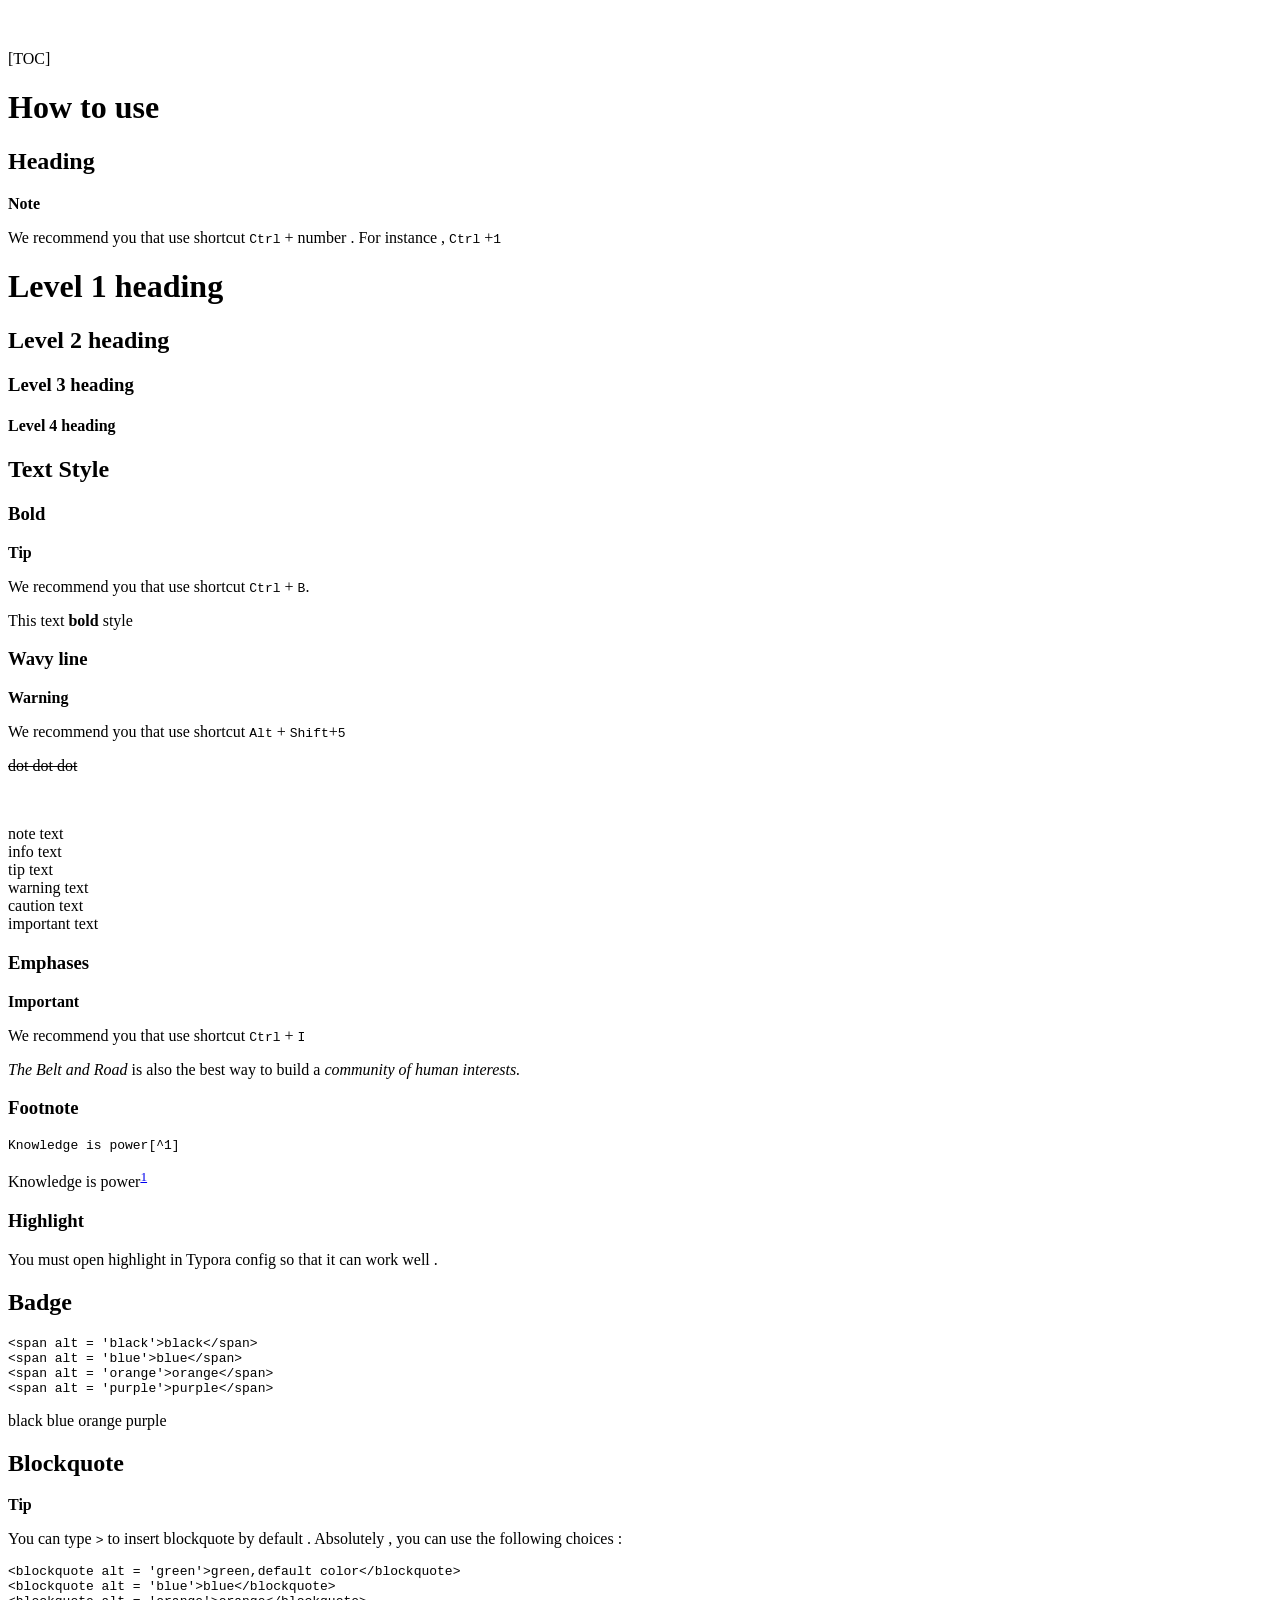
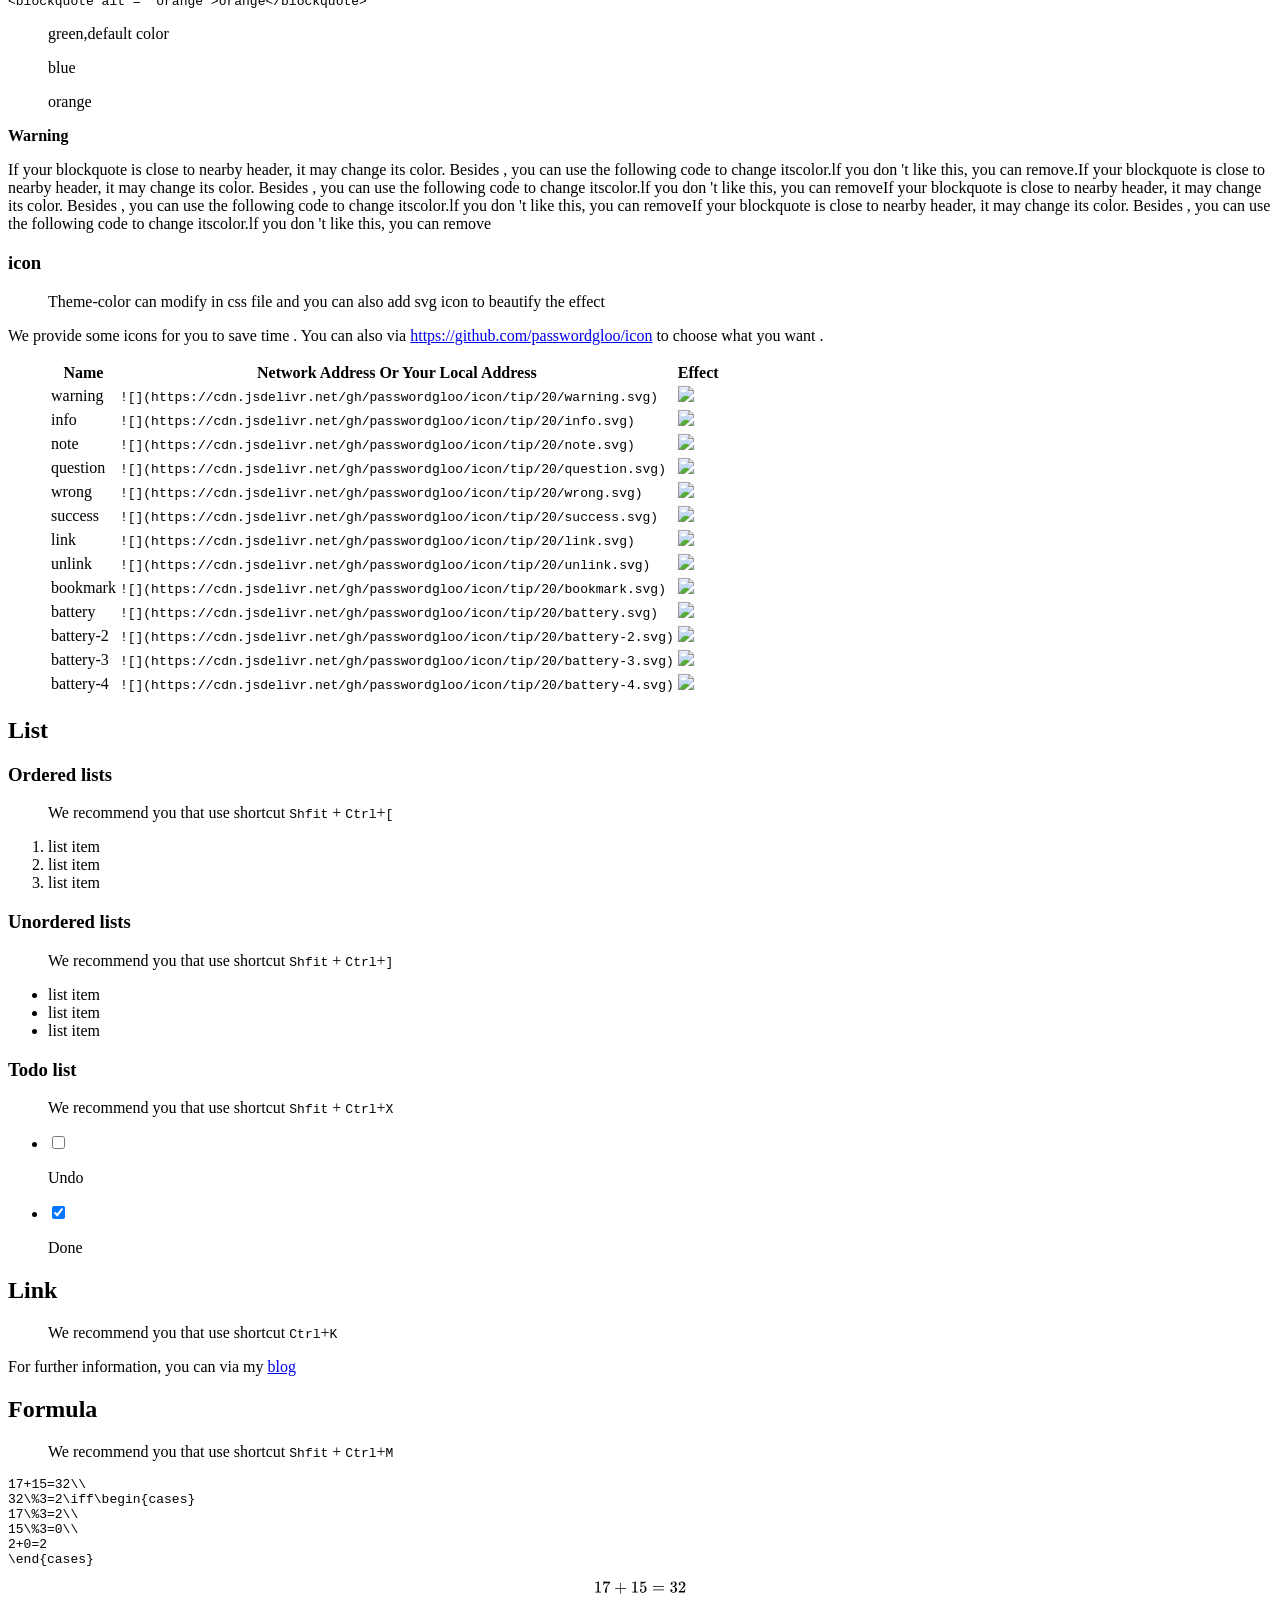
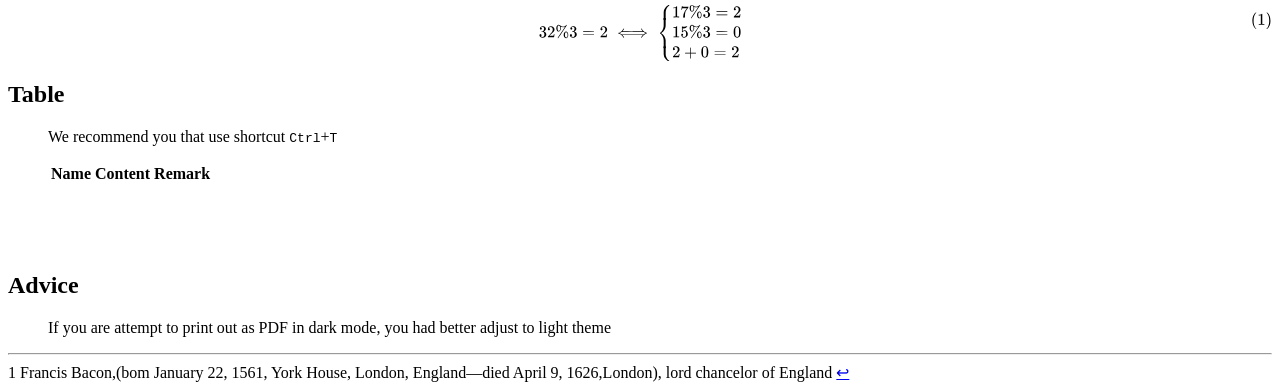
==== foresee/test.html @ cb60a1cb "v 0.0.5.3" ====
<!doctype html>
<html>
<head>
<meta charset='UTF-8'><meta name='viewport' content='width=device-width initial-scale=1'>
<link rel="stylesheet" href="./foresee-print.css">
<title></title>
</head>
<body><p>&nbsp;</p>
<div>[TOC]</div>
<!--This is commet , don't delete it-->
<h1 id='how-to-use'>How to use</h1>
<h2 id='heading'>Heading</h2>
<div class="md-alert md-alert-note note"><p><strong class='md-alert-text md-alert-text-note'>Note</strong><br></p>
<p>We recommend you that use shortcut <kbd>Ctrl</kbd> + number . For instance , <code>Ctrl</code> +<code>1</code></p>
</div>
<h1 id='level-1-heading'>Level 1 heading</h1>
<h2 id='level-2-heading'>Level 2 heading</h2>
<h3 id='level-3-heading'>Level 3 heading</h3>
<h4 id='level-4-heading'>Level 4 heading</h4>
<h2 id='text-style'>Text Style</h2>
<h3 id='bold'>Bold</h3>
<div class="md-alert md-alert-tip tip"><p><strong class='md-alert-text md-alert-text-tip'>Tip</strong><br></p>
<p>We recommend you that use shortcut <kbd>Ctrl</kbd> + <kbd>B</kbd>.</p>
</div>
<p>This text <strong>bold</strong> style</p>
<h3 id='wavy-line'>Wavy line</h3>
<div class="md-alert md-alert-warning warning"><p><strong class='md-alert-text md-alert-text-warning'>Warning</strong><br></p>
<p>We recommend you that use shortcut <kbd>Alt</kbd> + <kbd>Shift</kbd>+<kbd>5</kbd></p>
</div>
<p><del>dot dot dot</del></p>
<p>&nbsp;</p>
<section alt="note">note text</section>
<section alt="info">info text</section>
<section alt="tip">tip text</section>
<section alt="warning">warning text</section>
<section alt="caution">caution text</section>
<section alt="important">important text</section>
<h3 id='emphases'>Emphases</h3>
<div class="md-alert md-alert-important important"><p><strong class='md-alert-text md-alert-text-important'>Important</strong><br></p>
<p>We recommend you that use shortcut <kbd>Ctrl</kbd> + <kbd>I</kbd></p>
</div>
<p><em>The Belt and Road</em> is also the best way to build a <em>community of human interests.</em></p>
<h3 id='footnote'>Footnote</h3>
<pre><code class='language-markdown' lang='markdown'>Knowledge is power[^1]
</code></pre>
<p>Knowledge is power<sup class='md-footnote'><a href='#dfref-footnote-1' name='ref-footnote-1'>1</a></sup></p>
<h3 id='highlight'>Highlight</h3>
<p>You must open highlight in Typora config so that it can work well . </p>
<h2 id='badge'>Badge</h2>
<pre><code class='language-html' lang='html'>&lt;span alt = &#39;black&#39;&gt;black&lt;/span&gt;
&lt;span alt = &#39;blue&#39;&gt;blue&lt;/span&gt;
&lt;span alt = &#39;orange&#39;&gt;orange&lt;/span&gt;
&lt;span alt = &#39;purple&#39;&gt;purple&lt;/span&gt;
</code></pre>
<p><span alt='black'>black</span>
<span alt='blue'>blue</span>
<span alt='orange'>orange</span>
<span alt='purple'>purple</span></p>
<h2 id='blockquote'>Blockquote</h2>
<div class="md-alert md-alert-tip tip"><p><strong class='md-alert-text md-alert-text-tip'>Tip</strong><br></p>
<p>You can type <kbd>&gt;</kbd> to insert blockquote by default . Absolutely , you can use the following choices :</p>
</div>
<pre><code class='language-html' lang='html'>&lt;blockquote alt = &#39;green&#39;&gt;green,default color&lt;/blockquote&gt;
&lt;blockquote alt = &#39;blue&#39;&gt;blue&lt;/blockquote&gt;
&lt;blockquote alt = &#39;orange&#39;&gt;orange&lt;/blockquote&gt;
</code></pre>
<blockquote alt = 'green'>green,default color</blockquote>
<blockquote alt = 'blue'>blue</blockquote>
<blockquote alt = 'orange'>orange</blockquote>
<div class="md-alert md-alert-warning warning"><p><strong class='md-alert-text md-alert-text-warning'>Warning</strong><br></p>
<p>If your blockquote is close to nearby header, it may change its color. Besides , you can use the following code to change itscolor.lf you don &#39;t like this, you can remove.If your blockquote is close to nearby header, it may change its color. Besides , you can use the following code to change itscolor.lf you don &#39;t like this, you can removeIf your blockquote is close to nearby header, it may change its color. Besides , you can use the following code to change itscolor.lf you don &#39;t like this, you can removeIf your blockquote is close to nearby header, it may change its color. Besides , you can use the following code to change itscolor.lf you don &#39;t like this, you can remove</p>
</div>
<h3 id='icon'>icon</h3>
<blockquote><p>Theme-color can modify in css file and you can also add svg icon to beautify the effect</p>
</blockquote>
<p>We provide some icons for you to save time . You can also via <a href='https://github.com/passwordgloo/icon' target='_blank' class='url'>https://github.com/passwordgloo/icon</a> to choose what you want .</p>
<figure class='table-figure'><table>
<thead>
<tr><th>Name</th><th>Network Address Or Your Local Address</th><th>Effect</th></tr></thead>
<tbody><tr><td>warning</td><td><code>![](https://cdn.jsdelivr.net/gh/passwordgloo/icon/tip/20/warning.svg)</code></td><td><img src="https://cdn.jsdelivr.net/gh/passwordgloo/icon/tip/20/warning.svg" referrerpolicy="no-referrer"></td></tr><tr><td>info</td><td><code>![](https://cdn.jsdelivr.net/gh/passwordgloo/icon/tip/20/info.svg)</code></td><td><img src="https://cdn.jsdelivr.net/gh/passwordgloo/icon/tip/20/info.svg" referrerpolicy="no-referrer"></td></tr><tr><td>note</td><td><code>![](https://cdn.jsdelivr.net/gh/passwordgloo/icon/tip/20/note.svg)</code></td><td><img src="https://cdn.jsdelivr.net/gh/passwordgloo/icon/tip/20/note.svg" referrerpolicy="no-referrer"></td></tr><tr><td>question</td><td><code>![](https://cdn.jsdelivr.net/gh/passwordgloo/icon/tip/20/question.svg)</code></td><td><img src="https://cdn.jsdelivr.net/gh/passwordgloo/icon/tip/20/question.svg" referrerpolicy="no-referrer"></td></tr><tr><td>wrong</td><td><code>![](https://cdn.jsdelivr.net/gh/passwordgloo/icon/tip/20/wrong.svg)</code></td><td><img src="https://cdn.jsdelivr.net/gh/passwordgloo/icon/tip/20/wrong.svg" referrerpolicy="no-referrer"></td></tr><tr><td>success</td><td><code>![](https://cdn.jsdelivr.net/gh/passwordgloo/icon/tip/20/success.svg)</code></td><td><img src="https://cdn.jsdelivr.net/gh/passwordgloo/icon/tip/20/success.svg" referrerpolicy="no-referrer"></td></tr><tr><td>link</td><td><code>![](https://cdn.jsdelivr.net/gh/passwordgloo/icon/tip/20/link.svg)</code></td><td><img src="https://cdn.jsdelivr.net/gh/passwordgloo/icon/tip/20/link.svg" referrerpolicy="no-referrer"></td></tr><tr><td>unlink</td><td><code>![](https://cdn.jsdelivr.net/gh/passwordgloo/icon/tip/20/unlink.svg)</code></td><td><img src="https://cdn.jsdelivr.net/gh/passwordgloo/icon/tip/20/unlink.svg" referrerpolicy="no-referrer"></td></tr><tr><td>bookmark</td><td><code>![](https://cdn.jsdelivr.net/gh/passwordgloo/icon/tip/20/bookmark.svg)</code></td><td><img src="https://cdn.jsdelivr.net/gh/passwordgloo/icon/tip/20/bookmark.svg" referrerpolicy="no-referrer"></td></tr><tr><td>battery</td><td><code>![](https://cdn.jsdelivr.net/gh/passwordgloo/icon/tip/20/battery.svg)</code></td><td><img src="https://cdn.jsdelivr.net/gh/passwordgloo/icon/tip/20/battery.svg" referrerpolicy="no-referrer"></td></tr><tr><td>battery-2</td><td><code>![](https://cdn.jsdelivr.net/gh/passwordgloo/icon/tip/20/battery-2.svg)</code></td><td><img src="https://cdn.jsdelivr.net/gh/passwordgloo/icon/tip/20/battery-2.svg" referrerpolicy="no-referrer"></td></tr><tr><td>battery-3</td><td><code>![](https://cdn.jsdelivr.net/gh/passwordgloo/icon/tip/20/battery-3.svg)</code></td><td><img src="https://cdn.jsdelivr.net/gh/passwordgloo/icon/tip/20/battery-3.svg" referrerpolicy="no-referrer"></td></tr><tr><td>battery-4</td><td><code>![](https://cdn.jsdelivr.net/gh/passwordgloo/icon/tip/20/battery-4.svg)</code></td><td><img src="https://cdn.jsdelivr.net/gh/passwordgloo/icon/tip/20/battery-4.svg" referrerpolicy="no-referrer"></td></tr></tbody>
</table></figure>
<h2 id='list'>List</h2>
<h3 id='ordered-lists'>Ordered lists</h3>
<blockquote><p>We recommend you that use shortcut <kbd>Shfit</kbd> + <kbd>Ctrl</kbd>+<kbd>[</kbd></p>
</blockquote>
<ol start='' >
<li>list item</li>
<li>list item</li>
<li>list item</li>

</ol>
<h3 id='unordered-lists'>Unordered lists</h3>
<blockquote><p>We recommend you that use shortcut <kbd>Shfit</kbd> + <kbd>Ctrl</kbd>+<kbd>]</kbd></p>
</blockquote>
<ul>
<li>list item</li>
<li>list item</li>
<li>list item</li>

</ul>
<h3 id='todo-list'>Todo list</h3>
<blockquote><p>We recommend you that use shortcut <kbd>Shfit</kbd> + <kbd>Ctrl</kbd>+<kbd>X</kbd></p>
</blockquote>
<ul>
<li><input type='checkbox' /><p>Undo</p>
</li>
<li><input type='checkbox' checked/><p>Done</p>
</li>

</ul>
<h2 id='link'>Link</h2>
<blockquote><p>We recommend you that use shortcut <kbd>Ctrl</kbd>+<kbd>K</kbd></p>
</blockquote>
<p>For further information, you can via my <a href='https://iglooblog.top'>blog</a></p>
<h2 id='formula'>Formula</h2>
<blockquote><p>We recommend you that use shortcut <kbd>Shfit</kbd> + <kbd>Ctrl</kbd>+<kbd>M</kbd></p>
</blockquote>
<pre><code class='language-mathematica' lang='mathematica'>17+15=32\\
32\%3=2\iff\begin{cases}
17\%3=2\\
15\%3=0\\
2+0=2
\end{cases}
</code></pre>
<div contenteditable="false" spellcheck="false" class="mathjax-block md-end-block md-math-block md-rawblock" id="mathjax-n345" cid="n345" mdtype="math_block" data-math-tag-before="0" data-math-tag-after="1" data-math-labels="[]"><div class="md-math-container"><mjx-container class="MathJax" jax="SVG" display="true" width="full" style="min-width: 36.986ex; position: relative;"><svg xmlns="http://www.w3.org/2000/svg" width="100%" height="11.086ex" role="img" focusable="false" xmlns:xlink="http://www.w3.org/1999/xlink" aria-hidden="true" style="vertical-align: -4.977ex; min-width: 36.986ex;"><defs><path id="MJX-4-TEX-N-31" d="M213 578L200 573Q186 568 160 563T102 556H83V602H102Q149 604 189 617T245 641T273 663Q275 666 285 666Q294 666 302 660V361L303 61Q310 54 315 52T339 48T401 46H427V0H416Q395 3 257 3Q121 3 100 0H88V46H114Q136 46 152 46T177 47T193 50T201 52T207 57T213 61V578Z"></path><path id="MJX-4-TEX-N-37" d="M55 458Q56 460 72 567L88 674Q88 676 108 676H128V672Q128 662 143 655T195 646T364 644H485V605L417 512Q408 500 387 472T360 435T339 403T319 367T305 330T292 284T284 230T278 162T275 80Q275 66 275 52T274 28V19Q270 2 255 -10T221 -22Q210 -22 200 -19T179 0T168 40Q168 198 265 368Q285 400 349 489L395 552H302Q128 552 119 546Q113 543 108 522T98 479L95 458V455H55V458Z"></path><path id="MJX-4-TEX-N-2B" d="M56 237T56 250T70 270H369V420L370 570Q380 583 389 583Q402 583 409 568V270H707Q722 262 722 250T707 230H409V-68Q401 -82 391 -82H389H387Q375 -82 369 -68V230H70Q56 237 56 250Z"></path><path id="MJX-4-TEX-N-35" d="M164 157Q164 133 148 117T109 101H102Q148 22 224 22Q294 22 326 82Q345 115 345 210Q345 313 318 349Q292 382 260 382H254Q176 382 136 314Q132 307 129 306T114 304Q97 304 95 310Q93 314 93 485V614Q93 664 98 664Q100 666 102 666Q103 666 123 658T178 642T253 634Q324 634 389 662Q397 666 402 666Q410 666 410 648V635Q328 538 205 538Q174 538 149 544L139 546V374Q158 388 169 396T205 412T256 420Q337 420 393 355T449 201Q449 109 385 44T229 -22Q148 -22 99 32T50 154Q50 178 61 192T84 210T107 214Q132 214 148 197T164 157Z"></path><path id="MJX-4-TEX-N-3D" d="M56 347Q56 360 70 367H707Q722 359 722 347Q722 336 708 328L390 327H72Q56 332 56 347ZM56 153Q56 168 72 173H708Q722 163 722 153Q722 140 707 133H70Q56 140 56 153Z"></path><path id="MJX-4-TEX-N-33" d="M127 463Q100 463 85 480T69 524Q69 579 117 622T233 665Q268 665 277 664Q351 652 390 611T430 522Q430 470 396 421T302 350L299 348Q299 347 308 345T337 336T375 315Q457 262 457 175Q457 96 395 37T238 -22Q158 -22 100 21T42 130Q42 158 60 175T105 193Q133 193 151 175T169 130Q169 119 166 110T159 94T148 82T136 74T126 70T118 67L114 66Q165 21 238 21Q293 21 321 74Q338 107 338 175V195Q338 290 274 322Q259 328 213 329L171 330L168 332Q166 335 166 348Q166 366 174 366Q202 366 232 371Q266 376 294 413T322 525V533Q322 590 287 612Q265 626 240 626Q208 626 181 615T143 592T132 580H135Q138 579 143 578T153 573T165 566T175 555T183 540T186 520Q186 498 172 481T127 463Z"></path><path id="MJX-4-TEX-N-32" d="M109 429Q82 429 66 447T50 491Q50 562 103 614T235 666Q326 666 387 610T449 465Q449 422 429 383T381 315T301 241Q265 210 201 149L142 93L218 92Q375 92 385 97Q392 99 409 186V189H449V186Q448 183 436 95T421 3V0H50V19V31Q50 38 56 46T86 81Q115 113 136 137Q145 147 170 174T204 211T233 244T261 278T284 308T305 340T320 369T333 401T340 431T343 464Q343 527 309 573T212 619Q179 619 154 602T119 569T109 550Q109 549 114 549Q132 549 151 535T170 489Q170 464 154 447T109 429Z"></path><path id="MJX-4-TEX-N-25" d="M465 605Q428 605 394 614T340 632T319 641Q332 608 332 548Q332 458 293 403T202 347Q145 347 101 402T56 548Q56 637 101 693T202 750Q241 750 272 719Q359 642 464 642Q580 642 650 732Q662 748 668 749Q670 750 673 750Q682 750 688 743T693 726Q178 -47 170 -52Q166 -56 160 -56Q147 -56 142 -45Q137 -36 142 -27Q143 -24 363 304Q469 462 525 546T581 630Q528 605 465 605ZM207 385Q235 385 263 427T292 548Q292 617 267 664T200 712Q193 712 186 709T167 698T147 668T134 615Q132 595 132 548V527Q132 436 165 403Q183 385 203 385H207ZM500 146Q500 234 544 290T647 347Q699 347 737 292T776 146T737 0T646 -56Q590 -56 545 0T500 146ZM651 -18Q679 -18 707 24T736 146Q736 215 711 262T644 309Q637 309 630 306T611 295T591 265T578 212Q577 200 577 146V124Q577 -18 647 -18H651Z"></path><path id="MJX-4-TEX-N-27FA" d="M1438 514Q1438 525 1454 525Q1459 525 1462 525T1467 525T1471 524T1473 523T1475 520T1477 517T1480 512Q1517 438 1578 381T1689 300T1785 263Q1802 258 1802 250T1793 239T1756 228T1698 204Q1554 134 1480 -12Q1476 -21 1473 -22T1458 -24Q1438 -24 1438 -17Q1438 -13 1443 0Q1478 69 1529 123L1539 133H318L328 123Q379 69 414 0Q419 -13 419 -17Q419 -24 399 -24Q388 -24 385 -23T377 -12Q332 77 253 144T72 237Q62 240 59 242T56 250T59 257T70 262T89 268T119 278T160 296Q303 366 377 512Q382 522 385 523T401 525Q419 524 419 515Q419 510 414 500Q379 431 328 377L318 367H1539L1529 377Q1496 412 1467 458T1438 514ZM274 173H1583L1593 181Q1632 211 1710 250Q1709 251 1692 259T1647 283T1593 319L1583 327H930L927 328L602 327H274L264 319Q225 289 147 250Q148 249 165 241T210 217T264 181L274 173Z"></path><path id="MJX-4-TEX-S4-23A7" d="M712 899L718 893V876V865Q718 854 704 846Q627 793 577 710T510 525Q510 524 509 521Q505 493 504 349Q504 345 504 334Q504 277 504 240Q504 -2 503 -4Q502 -8 494 -9T444 -10Q392 -10 390 -9Q387 -8 386 -5Q384 5 384 230Q384 262 384 312T383 382Q383 481 392 535T434 656Q510 806 664 892L677 899H712Z"></path><path id="MJX-4-TEX-S4-23A9" d="M718 -893L712 -899H677L666 -893Q542 -825 468 -714T385 -476Q384 -466 384 -282Q384 3 385 5L389 9Q392 10 444 10Q486 10 494 9T503 4Q504 2 504 -239V-310V-366Q504 -470 508 -513T530 -609Q546 -657 569 -698T617 -767T661 -812T699 -843T717 -856T718 -876V-893Z"></path><path id="MJX-4-TEX-S4-23A8" d="M389 1159Q391 1160 455 1160Q496 1160 498 1159Q501 1158 502 1155Q504 1145 504 924Q504 691 503 682Q494 549 425 439T243 259L229 250L243 241Q349 175 421 66T503 -182Q504 -191 504 -424Q504 -600 504 -629T499 -659H498Q496 -660 444 -660T390 -659Q387 -658 386 -655Q384 -645 384 -425V-282Q384 -176 377 -116T342 10Q325 54 301 92T255 155T214 196T183 222T171 232Q170 233 170 250T171 268Q171 269 191 284T240 331T300 407T354 524T383 679Q384 691 384 925Q384 1152 385 1155L389 1159Z"></path><path id="MJX-4-TEX-S4-23AA" d="M384 150V266Q384 304 389 309Q391 310 455 310Q496 310 498 309Q502 308 503 298Q504 283 504 150Q504 32 504 12T499 -9H498Q496 -10 444 -10T390 -9Q386 -8 385 2Q384 17 384 150Z"></path><path id="MJX-4-TEX-N-30" d="M96 585Q152 666 249 666Q297 666 345 640T423 548Q460 465 460 320Q460 165 417 83Q397 41 362 16T301 -15T250 -22Q224 -22 198 -16T137 16T82 83Q39 165 39 320Q39 494 96 585ZM321 597Q291 629 250 629Q208 629 178 597Q153 571 145 525T137 333Q137 175 145 125T181 46Q209 16 250 16Q290 16 318 46Q347 76 354 130T362 333Q362 478 354 524T321 597Z"></path><path id="MJX-4-TEX-N-28" d="M94 250Q94 319 104 381T127 488T164 576T202 643T244 695T277 729T302 750H315H319Q333 750 333 741Q333 738 316 720T275 667T226 581T184 443T167 250T184 58T225 -81T274 -167T316 -220T333 -241Q333 -250 318 -250H315H302L274 -226Q180 -141 137 -14T94 250Z"></path><path id="MJX-4-TEX-N-29" d="M60 749L64 750Q69 750 74 750H86L114 726Q208 641 251 514T294 250Q294 182 284 119T261 12T224 -76T186 -143T145 -194T113 -227T90 -246Q87 -249 86 -250H74Q66 -250 63 -250T58 -247T55 -238Q56 -237 66 -225Q221 -64 221 250T66 725Q56 737 55 738Q55 746 60 749Z"></path></defs><g stroke="currentColor" fill="currentColor" stroke-width="0" transform="scale(0.018703,-0.018703) translate(0, -2700)"><g data-mml-node="math"><g data-mml-node="mtable" transform="translate(2078,0) translate(-2078,0)"><g transform="translate(0 2700) matrix(1 0 0 -1 0 0) scale(53.47)"><svg data-table="true" preserveAspectRatio="xMidYMid" viewBox="6095.8 -2700 1 4900"><g transform="matrix(1 0 0 -1 0 0)"><g data-mml-node="mlabeledtr"><g data-mml-node="mtd"><g data-mml-node="mtable"><g data-mml-node="mtr" transform="translate(0,1950)"><g data-mml-node="mtd" transform="translate(3317.8,0)"><g data-mml-node="mn"><use data-c="31" xlink:href="#MJX-4-TEX-N-31"></use><use data-c="37" xlink:href="#MJX-4-TEX-N-37" transform="translate(500,0)"></use></g><g data-mml-node="mo" transform="translate(1222.2,0)"><use data-c="2B" xlink:href="#MJX-4-TEX-N-2B"></use></g><g data-mml-node="mn" transform="translate(2222.4,0)"><use data-c="31" xlink:href="#MJX-4-TEX-N-31"></use><use data-c="35" xlink:href="#MJX-4-TEX-N-35" transform="translate(500,0)"></use></g><g data-mml-node="mo" transform="translate(3500.2,0)"><use data-c="3D" xlink:href="#MJX-4-TEX-N-3D"></use></g><g data-mml-node="mn" transform="translate(4556,0)"><use data-c="33" xlink:href="#MJX-4-TEX-N-33"></use><use data-c="32" xlink:href="#MJX-4-TEX-N-32" transform="translate(500,0)"></use></g></g></g><g data-mml-node="mtr" transform="translate(0,-750)"><g data-mml-node="mtd"><g data-mml-node="mn"><use data-c="33" xlink:href="#MJX-4-TEX-N-33"></use><use data-c="32" xlink:href="#MJX-4-TEX-N-32" transform="translate(500,0)"></use></g><g data-mml-node="mi" transform="translate(1000,0)"><use data-c="25" xlink:href="#MJX-4-TEX-N-25"></use></g><g data-mml-node="mn" transform="translate(1833,0)"><use data-c="33" xlink:href="#MJX-4-TEX-N-33"></use></g><g data-mml-node="mo" transform="translate(2610.8,0)"><use data-c="3D" xlink:href="#MJX-4-TEX-N-3D"></use></g><g data-mml-node="mn" transform="translate(3666.6,0)"><use data-c="32" xlink:href="#MJX-4-TEX-N-32"></use></g><g data-mml-node="mstyle" transform="translate(4166.6,0)"><g data-mml-node="mspace"></g></g><g data-mml-node="mo" transform="translate(4722.3,0)"><use data-c="27FA" xlink:href="#MJX-4-TEX-N-27FA"></use></g><g data-mml-node="mstyle" transform="translate(6580.3,0)"><g data-mml-node="mspace"></g></g><g data-mml-node="mrow" transform="translate(7136.1,0)"><g data-mml-node="mo"><use data-c="23A7" xlink:href="#MJX-4-TEX-S4-23A7" transform="translate(0,1051)"></use><use data-c="23A9" xlink:href="#MJX-4-TEX-S4-23A9" transform="translate(0,-551)"></use><use data-c="23A8" xlink:href="#MJX-4-TEX-S4-23A8" transform="translate(0,0)"></use><svg width="889" height="81" y="1060" x="0" viewBox="0 14.3 889 81"><use data-c="23AA" xlink:href="#MJX-4-TEX-S4-23AA" transform="scale(1,0.398)"></use></svg><svg width="889" height="81" y="-641" x="0" viewBox="0 14.3 889 81"><use data-c="23AA" xlink:href="#MJX-4-TEX-S4-23AA" transform="scale(1,0.398)"></use></svg></g><g data-mml-node="mtable" transform="translate(889,0)"><g data-mml-node="mtr" transform="translate(0,1200)"><g data-mml-node="mtd"><g data-mml-node="mn"><use data-c="31" xlink:href="#MJX-4-TEX-N-31"></use><use data-c="37" xlink:href="#MJX-4-TEX-N-37" transform="translate(500,0)"></use></g><g data-mml-node="mi" transform="translate(1000,0)"><use data-c="25" xlink:href="#MJX-4-TEX-N-25"></use></g><g data-mml-node="mn" transform="translate(1833,0)"><use data-c="33" xlink:href="#MJX-4-TEX-N-33"></use></g><g data-mml-node="mo" transform="translate(2610.8,0)"><use data-c="3D" xlink:href="#MJX-4-TEX-N-3D"></use></g><g data-mml-node="mn" transform="translate(3666.6,0)"><use data-c="32" xlink:href="#MJX-4-TEX-N-32"></use></g></g></g><g data-mml-node="mtr" transform="translate(0,0)"><g data-mml-node="mtd"><g data-mml-node="mn"><use data-c="31" xlink:href="#MJX-4-TEX-N-31"></use><use data-c="35" xlink:href="#MJX-4-TEX-N-35" transform="translate(500,0)"></use></g><g data-mml-node="mi" transform="translate(1000,0)"><use data-c="25" xlink:href="#MJX-4-TEX-N-25"></use></g><g data-mml-node="mn" transform="translate(1833,0)"><use data-c="33" xlink:href="#MJX-4-TEX-N-33"></use></g><g data-mml-node="mo" transform="translate(2610.8,0)"><use data-c="3D" xlink:href="#MJX-4-TEX-N-3D"></use></g><g data-mml-node="mn" transform="translate(3666.6,0)"><use data-c="30" xlink:href="#MJX-4-TEX-N-30"></use></g></g></g><g data-mml-node="mtr" transform="translate(0,-1200)"><g data-mml-node="mtd"><g data-mml-node="mn"><use data-c="32" xlink:href="#MJX-4-TEX-N-32"></use></g><g data-mml-node="mo" transform="translate(722.2,0)"><use data-c="2B" xlink:href="#MJX-4-TEX-N-2B"></use></g><g data-mml-node="mn" transform="translate(1722.4,0)"><use data-c="30" xlink:href="#MJX-4-TEX-N-30"></use></g><g data-mml-node="mo" transform="translate(2500.2,0)"><use data-c="3D" xlink:href="#MJX-4-TEX-N-3D"></use></g><g data-mml-node="mn" transform="translate(3556,0)"><use data-c="32" xlink:href="#MJX-4-TEX-N-32"></use></g></g></g></g><g data-mml-node="mo" transform="translate(5055.6,0) translate(0 250)"></g></g></g></g></g></g></g></g></svg><svg data-labels="true" preserveAspectRatio="xMaxYMid" viewBox="1278 -2700 1 4900"><g data-labels="true" transform="matrix(1 0 0 -1 0 0)"><g data-mml-node="mtd" id="mjx-eqn:1"><g data-mml-node="mtext"><use data-c="28" xlink:href="#MJX-4-TEX-N-28"></use><use data-c="31" xlink:href="#MJX-4-TEX-N-31" transform="translate(389,0)"></use><use data-c="29" xlink:href="#MJX-4-TEX-N-29" transform="translate(889,0)"></use></g></g></g></svg></g></g></g></g></svg></mjx-container></div></div>
<h2 id='table'>Table</h2>
<blockquote><p>We recommend you that use shortcut  <kbd>Ctrl</kbd>+<kbd>T</kbd></p>
</blockquote>
<figure class='table-figure'><table>
<thead>
<tr><th>Name</th><th>Content</th><th>Remark</th></tr></thead>
<tbody><tr><td>&nbsp;</td><td>&nbsp;</td><td>&nbsp;</td></tr><tr><td>&nbsp;</td><td>&nbsp;</td><td>&nbsp;</td></tr><tr><td>&nbsp;</td><td>&nbsp;</td><td>&nbsp;</td></tr></tbody>
</table></figure>
<h2 id='advice'>Advice</h2>
<blockquote><p>If you are attempt to print out as PDF in dark mode, you had better adjust to light theme</p>
</blockquote>

<div class='footnotes-area'  ><hr/>
<div class='footnote-line'><span class='md-fn-count'>1</span> Francis Bacon,(bom January 22, 1561, York House, London, England—died April 9, 1626,London), lord chancelor of England <a name='dfref-footnote-1' href='#ref-footnote-1' title='回到文档' class='reversefootnote' >↩</a></div></div></body>
</html>
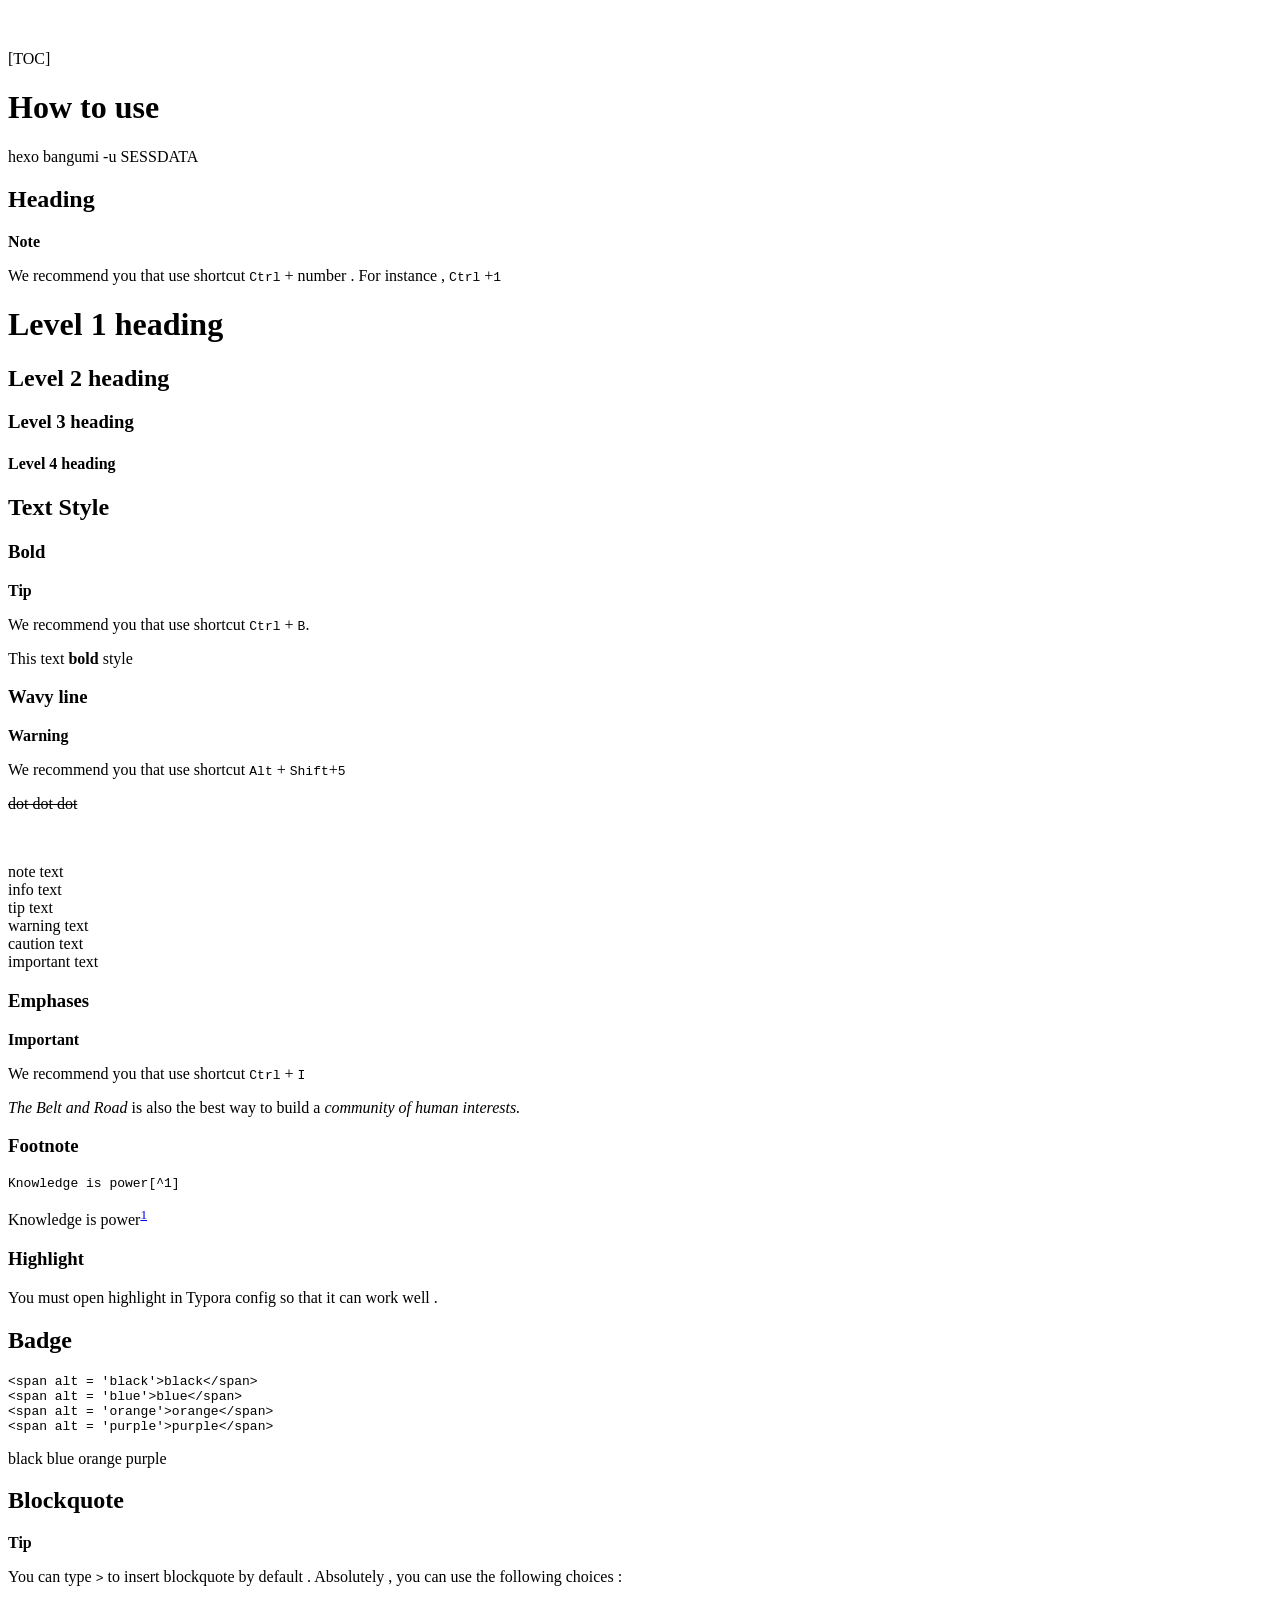
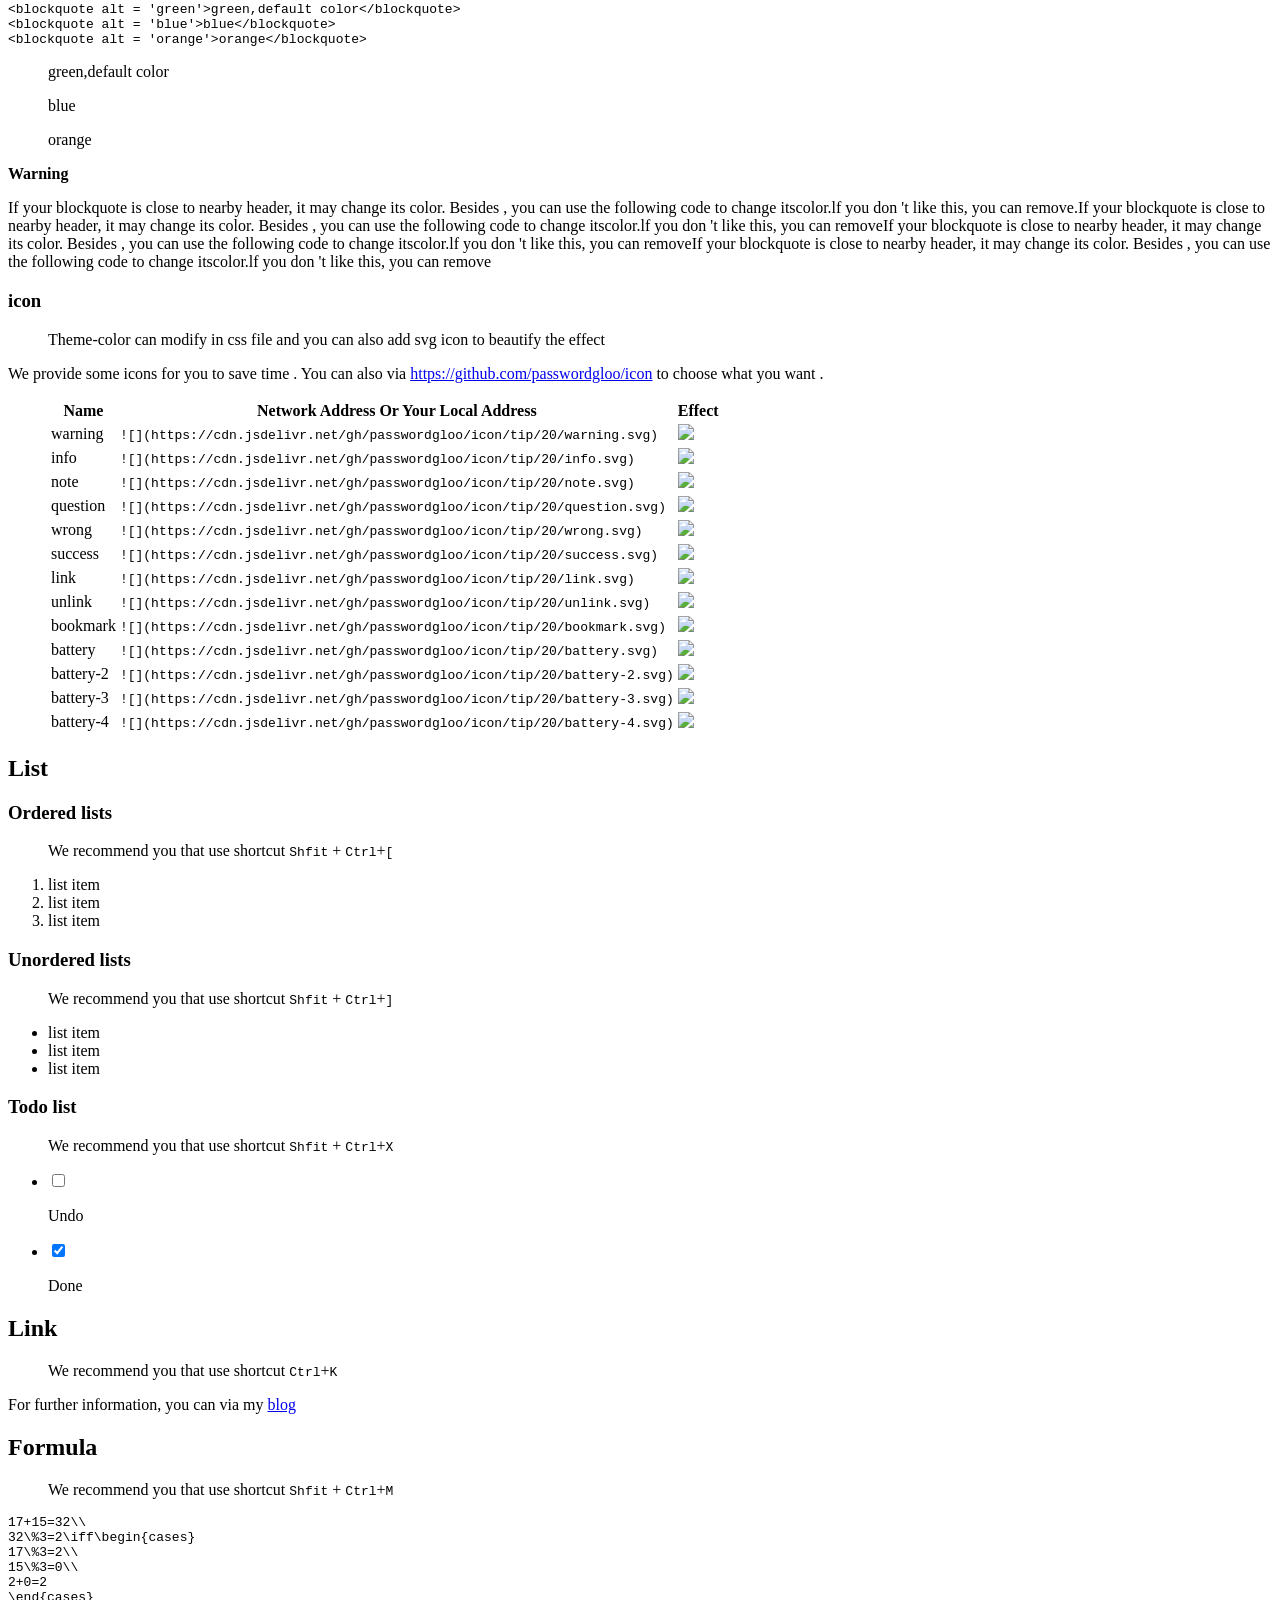
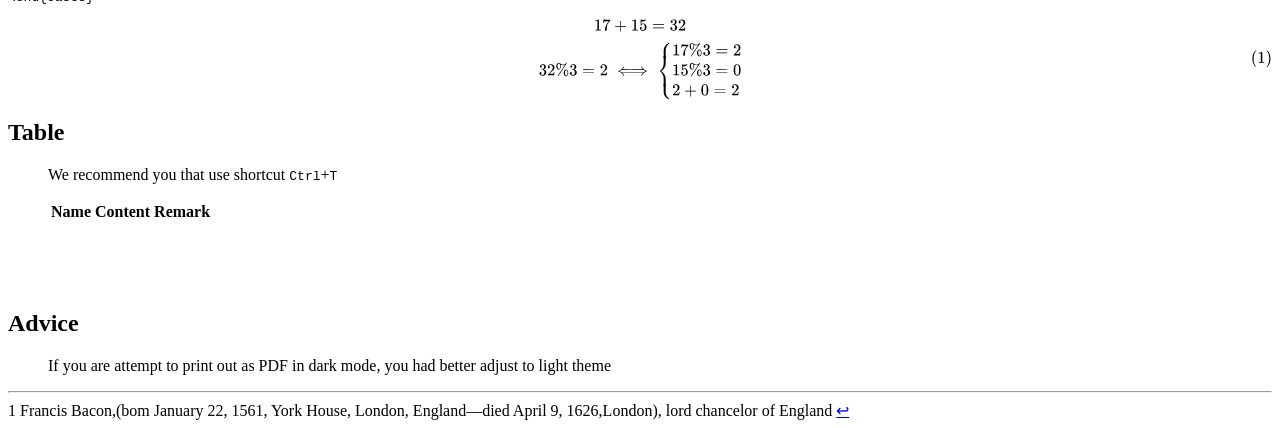
==== commit 365828af: "feat(theme): 优化主题样式并添加深色模式代码高亮变量 重构主题颜色变量并优化段落聚焦模式样式 使用变量统一管理深色模式下的代码高亮颜色 更新版本号至0.0.5.4并添加相关变更日志" ====
--- a/foresee/test.html
+++ b/foresee/test.html
@@ -2,13 +2,14 @@
 <html>
 <head>
 <meta charset='UTF-8'><meta name='viewport' content='width=device-width initial-scale=1'>
-<link rel="stylesheet" href="./foresee-print.css">
+<link rel="stylesheet" href="./foresee.css">
 <title></title>
 </head>
 <body><p>&nbsp;</p>
 <div>[TOC]</div>
 <!--This is commet , don't delete it-->
 <h1 id='how-to-use'>How to use</h1>
+<p cid="n7" mdtype="paragraph" contenteditable="true" class="md-p md-end-block md-focus"><span md-inline="plain" class="md-plain md-expand">hexo bangumi -u SESSDATA</span></p>
 <h2 id='heading'>Heading</h2>
 <div class="md-alert md-alert-note note"><p><strong class='md-alert-text md-alert-text-note'>Note</strong><br></p>
 <p>We recommend you that use shortcut <kbd>Ctrl</kbd> + number . For instance , <code>Ctrl</code> +<code>1</code></p>
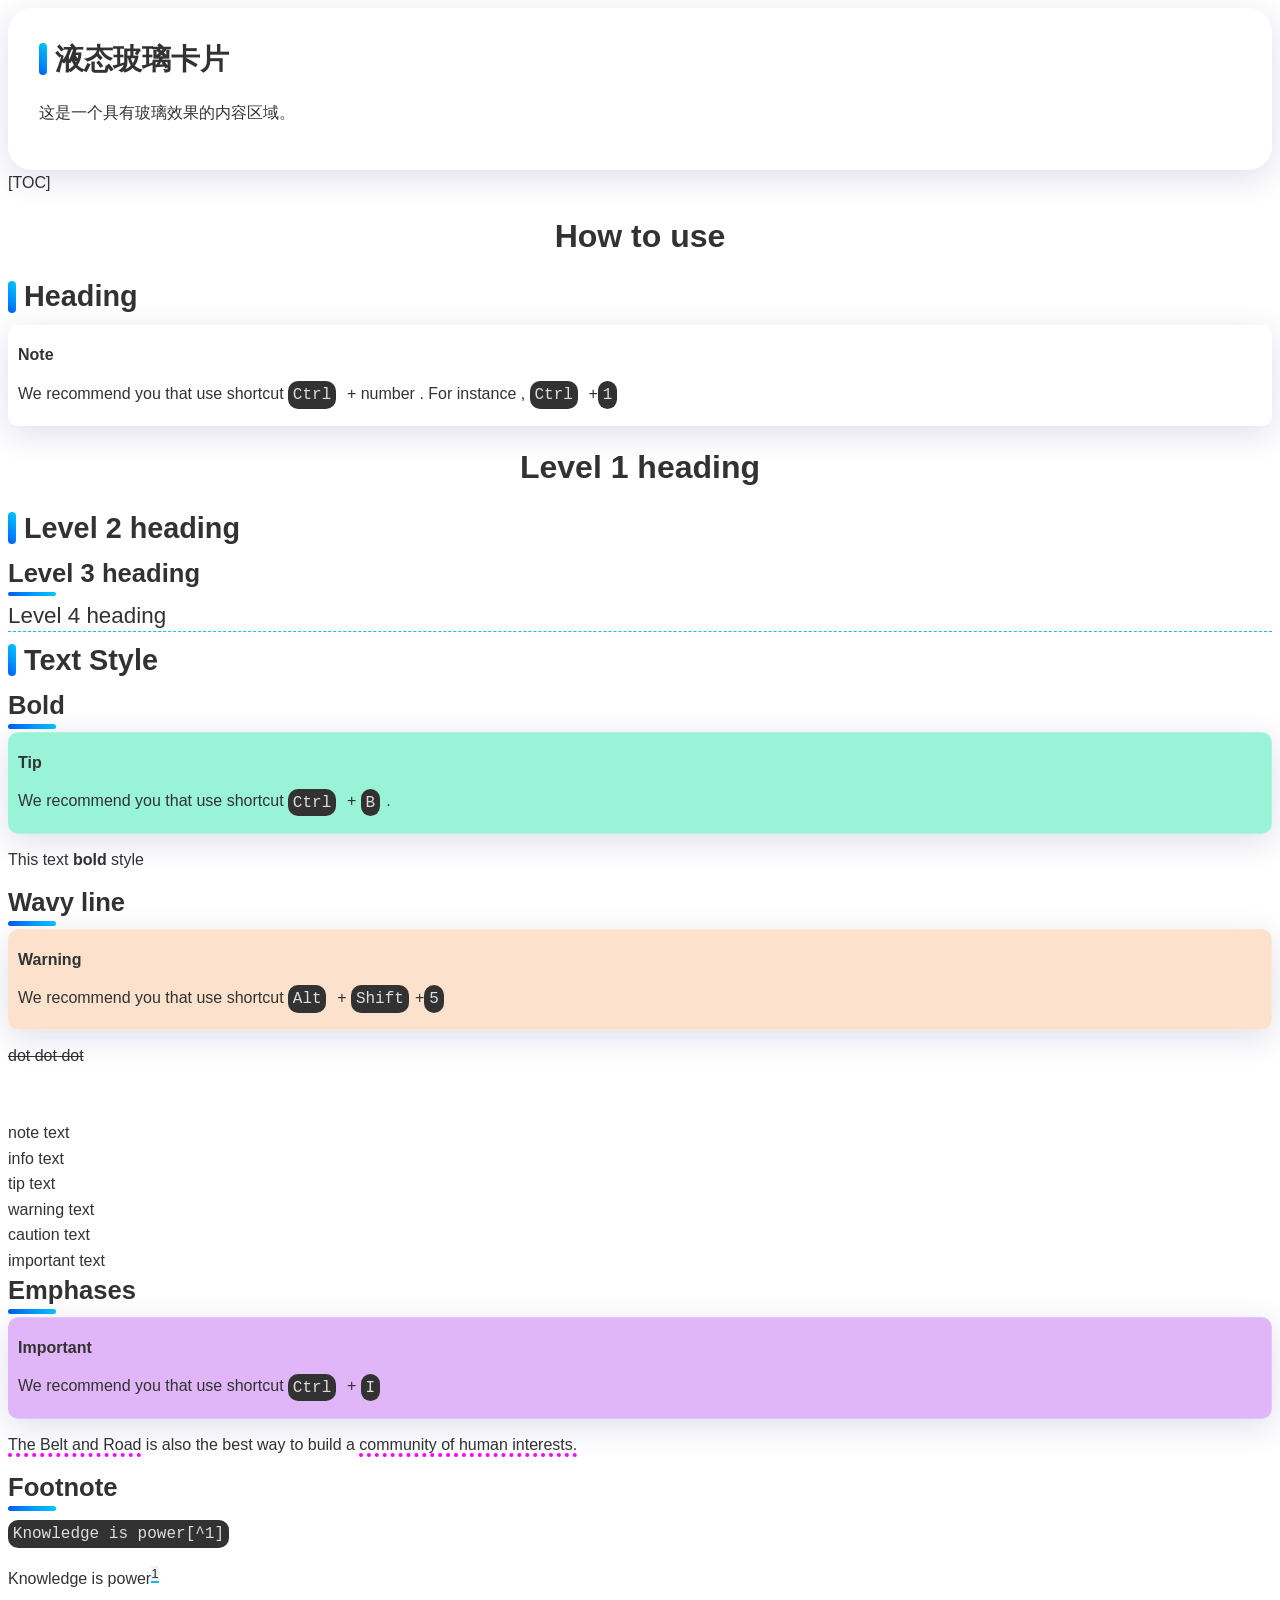
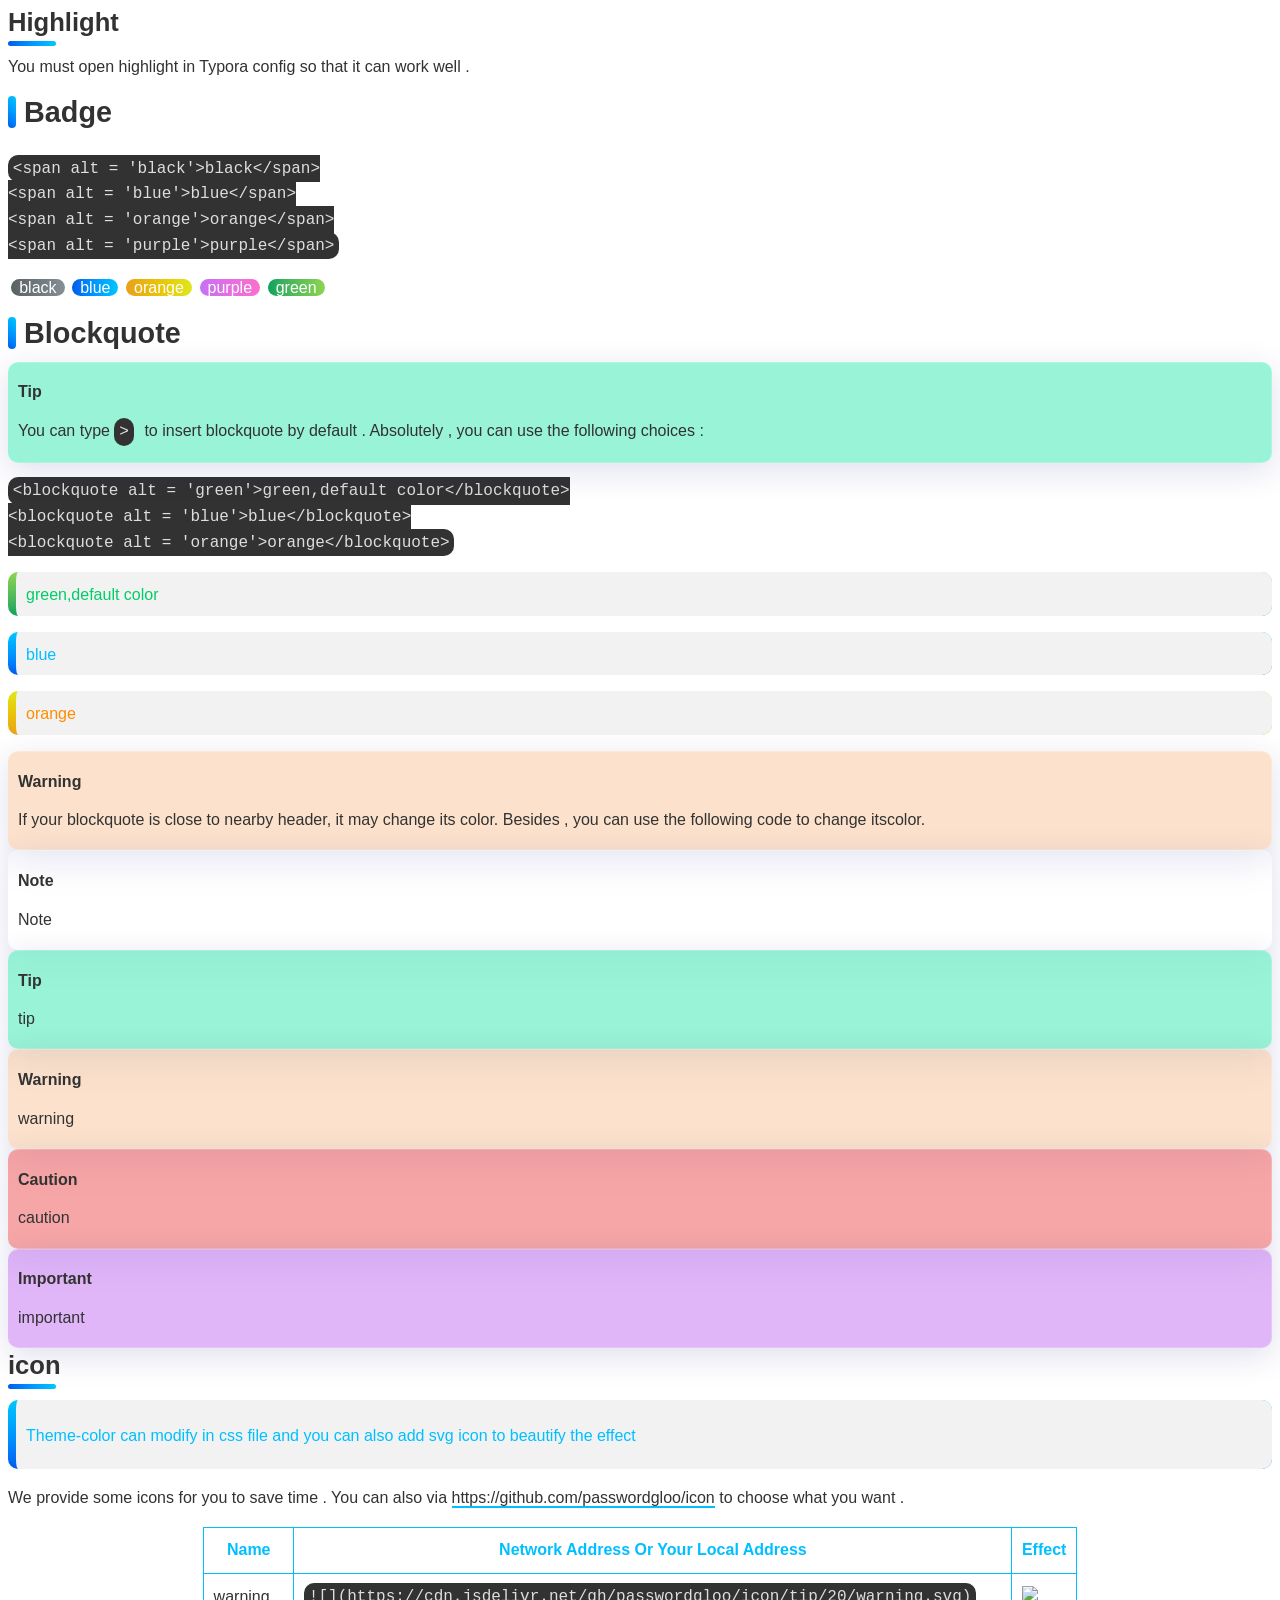
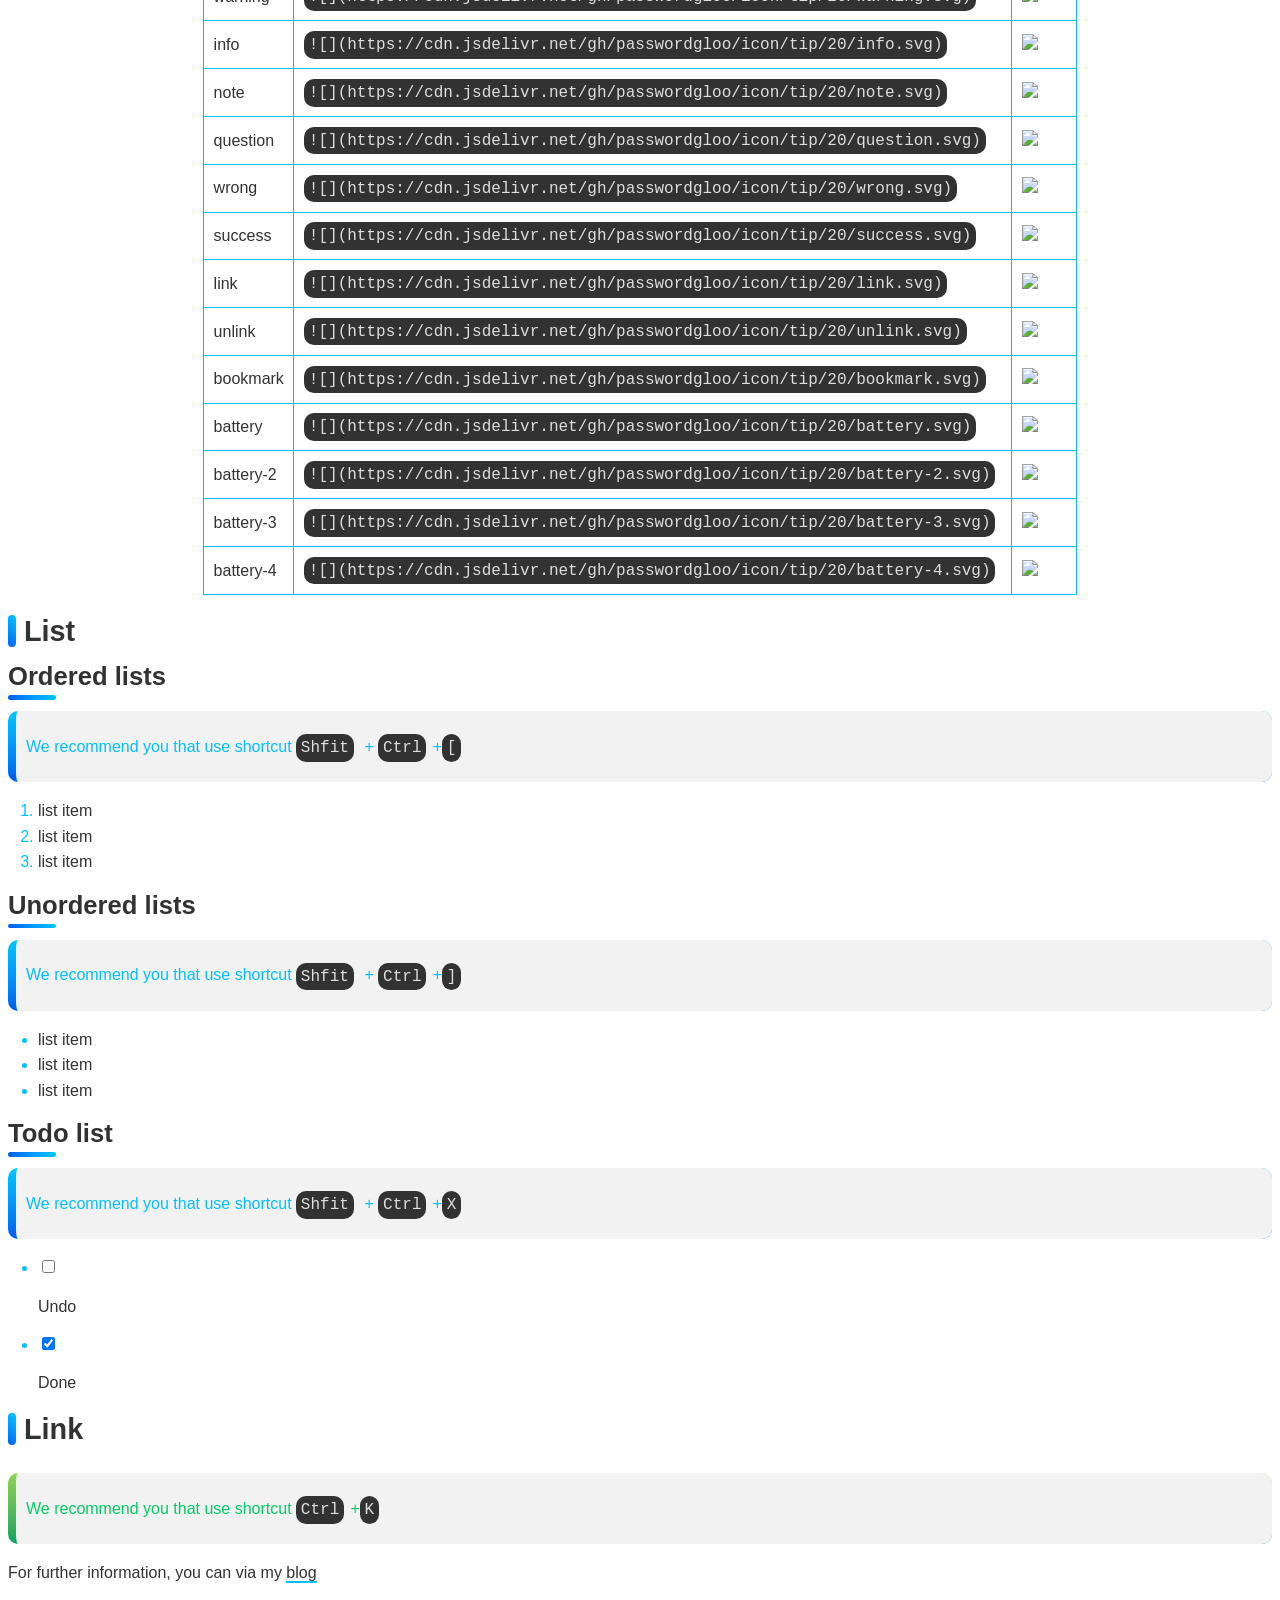
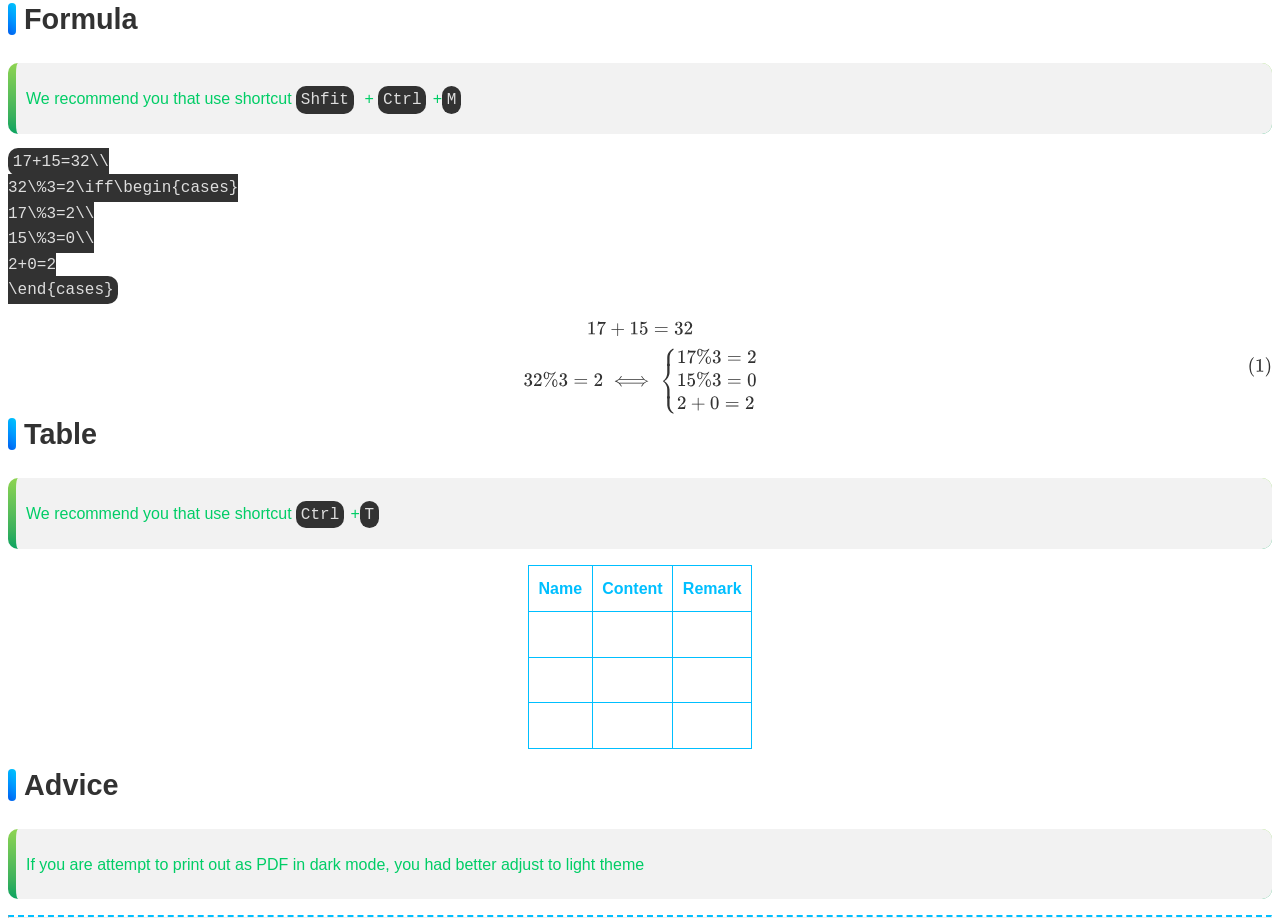
==== commit 1014ef68: "feat: 新增玻璃效果样式文件及更新图标文件 新增玻璃效果样式文件(glass.css)及示例HTML文件(tt.html) 更新多个SVG图标文件(alert.svg, caution.svg, " ====
--- a/foresee/test.html
+++ b/foresee/test.html
@@ -1,141 +1,592 @@
-<!doctype html>
-<html>
-<head>
-<meta charset='UTF-8'><meta name='viewport' content='width=device-width initial-scale=1'>
-<link rel="stylesheet" href="./foresee.css">
-<title></title>
-</head>
-<body><p>&nbsp;</p>
-<div>[TOC]</div>
-<!--This is commet , don't delete it-->
-<h1 id='how-to-use'>How to use</h1>
-<p cid="n7" mdtype="paragraph" contenteditable="true" class="md-p md-end-block md-focus"><span md-inline="plain" class="md-plain md-expand">hexo bangumi -u SESSDATA</span></p>
-<h2 id='heading'>Heading</h2>
-<div class="md-alert md-alert-note note"><p><strong class='md-alert-text md-alert-text-note'>Note</strong><br></p>
-<p>We recommend you that use shortcut <kbd>Ctrl</kbd> + number . For instance , <code>Ctrl</code> +<code>1</code></p>
-</div>
-<h1 id='level-1-heading'>Level 1 heading</h1>
-<h2 id='level-2-heading'>Level 2 heading</h2>
-<h3 id='level-3-heading'>Level 3 heading</h3>
-<h4 id='level-4-heading'>Level 4 heading</h4>
-<h2 id='text-style'>Text Style</h2>
-<h3 id='bold'>Bold</h3>
-<div class="md-alert md-alert-tip tip"><p><strong class='md-alert-text md-alert-text-tip'>Tip</strong><br></p>
-<p>We recommend you that use shortcut <kbd>Ctrl</kbd> + <kbd>B</kbd>.</p>
-</div>
-<p>This text <strong>bold</strong> style</p>
-<h3 id='wavy-line'>Wavy line</h3>
-<div class="md-alert md-alert-warning warning"><p><strong class='md-alert-text md-alert-text-warning'>Warning</strong><br></p>
-<p>We recommend you that use shortcut <kbd>Alt</kbd> + <kbd>Shift</kbd>+<kbd>5</kbd></p>
-</div>
-<p><del>dot dot dot</del></p>
-<p>&nbsp;</p>
-<section alt="note">note text</section>
-<section alt="info">info text</section>
-<section alt="tip">tip text</section>
-<section alt="warning">warning text</section>
-<section alt="caution">caution text</section>
-<section alt="important">important text</section>
-<h3 id='emphases'>Emphases</h3>
-<div class="md-alert md-alert-important important"><p><strong class='md-alert-text md-alert-text-important'>Important</strong><br></p>
-<p>We recommend you that use shortcut <kbd>Ctrl</kbd> + <kbd>I</kbd></p>
-</div>
-<p><em>The Belt and Road</em> is also the best way to build a <em>community of human interests.</em></p>
-<h3 id='footnote'>Footnote</h3>
-<pre><code class='language-markdown' lang='markdown'>Knowledge is power[^1]
-</code></pre>
-<p>Knowledge is power<sup class='md-footnote'><a href='#dfref-footnote-1' name='ref-footnote-1'>1</a></sup></p>
-<h3 id='highlight'>Highlight</h3>
-<p>You must open highlight in Typora config so that it can work well . </p>
-<h2 id='badge'>Badge</h2>
-<pre><code class='language-html' lang='html'>&lt;span alt = &#39;black&#39;&gt;black&lt;/span&gt;
-&lt;span alt = &#39;blue&#39;&gt;blue&lt;/span&gt;
-&lt;span alt = &#39;orange&#39;&gt;orange&lt;/span&gt;
-&lt;span alt = &#39;purple&#39;&gt;purple&lt;/span&gt;
-</code></pre>
-<p><span alt='black'>black</span>
-<span alt='blue'>blue</span>
-<span alt='orange'>orange</span>
-<span alt='purple'>purple</span></p>
-<h2 id='blockquote'>Blockquote</h2>
-<div class="md-alert md-alert-tip tip"><p><strong class='md-alert-text md-alert-text-tip'>Tip</strong><br></p>
-<p>You can type <kbd>&gt;</kbd> to insert blockquote by default . Absolutely , you can use the following choices :</p>
-</div>
-<pre><code class='language-html' lang='html'>&lt;blockquote alt = &#39;green&#39;&gt;green,default color&lt;/blockquote&gt;
-&lt;blockquote alt = &#39;blue&#39;&gt;blue&lt;/blockquote&gt;
-&lt;blockquote alt = &#39;orange&#39;&gt;orange&lt;/blockquote&gt;
-</code></pre>
-<blockquote alt = 'green'>green,default color</blockquote>
-<blockquote alt = 'blue'>blue</blockquote>
-<blockquote alt = 'orange'>orange</blockquote>
-<div class="md-alert md-alert-warning warning"><p><strong class='md-alert-text md-alert-text-warning'>Warning</strong><br></p>
-<p>If your blockquote is close to nearby header, it may change its color. Besides , you can use the following code to change itscolor.lf you don &#39;t like this, you can remove.If your blockquote is close to nearby header, it may change its color. Besides , you can use the following code to change itscolor.lf you don &#39;t like this, you can removeIf your blockquote is close to nearby header, it may change its color. Besides , you can use the following code to change itscolor.lf you don &#39;t like this, you can removeIf your blockquote is close to nearby header, it may change its color. Besides , you can use the following code to change itscolor.lf you don &#39;t like this, you can remove</p>
-</div>
-<h3 id='icon'>icon</h3>
-<blockquote><p>Theme-color can modify in css file and you can also add svg icon to beautify the effect</p>
-</blockquote>
-<p>We provide some icons for you to save time . You can also via <a href='https://github.com/passwordgloo/icon' target='_blank' class='url'>https://github.com/passwordgloo/icon</a> to choose what you want .</p>
-<figure class='table-figure'><table>
-<thead>
-<tr><th>Name</th><th>Network Address Or Your Local Address</th><th>Effect</th></tr></thead>
-<tbody><tr><td>warning</td><td><code>![](https://cdn.jsdelivr.net/gh/passwordgloo/icon/tip/20/warning.svg)</code></td><td><img src="https://cdn.jsdelivr.net/gh/passwordgloo/icon/tip/20/warning.svg" referrerpolicy="no-referrer"></td></tr><tr><td>info</td><td><code>![](https://cdn.jsdelivr.net/gh/passwordgloo/icon/tip/20/info.svg)</code></td><td><img src="https://cdn.jsdelivr.net/gh/passwordgloo/icon/tip/20/info.svg" referrerpolicy="no-referrer"></td></tr><tr><td>note</td><td><code>![](https://cdn.jsdelivr.net/gh/passwordgloo/icon/tip/20/note.svg)</code></td><td><img src="https://cdn.jsdelivr.net/gh/passwordgloo/icon/tip/20/note.svg" referrerpolicy="no-referrer"></td></tr><tr><td>question</td><td><code>![](https://cdn.jsdelivr.net/gh/passwordgloo/icon/tip/20/question.svg)</code></td><td><img src="https://cdn.jsdelivr.net/gh/passwordgloo/icon/tip/20/question.svg" referrerpolicy="no-referrer"></td></tr><tr><td>wrong</td><td><code>![](https://cdn.jsdelivr.net/gh/passwordgloo/icon/tip/20/wrong.svg)</code></td><td><img src="https://cdn.jsdelivr.net/gh/passwordgloo/icon/tip/20/wrong.svg" referrerpolicy="no-referrer"></td></tr><tr><td>success</td><td><code>![](https://cdn.jsdelivr.net/gh/passwordgloo/icon/tip/20/success.svg)</code></td><td><img src="https://cdn.jsdelivr.net/gh/passwordgloo/icon/tip/20/success.svg" referrerpolicy="no-referrer"></td></tr><tr><td>link</td><td><code>![](https://cdn.jsdelivr.net/gh/passwordgloo/icon/tip/20/link.svg)</code></td><td><img src="https://cdn.jsdelivr.net/gh/passwordgloo/icon/tip/20/link.svg" referrerpolicy="no-referrer"></td></tr><tr><td>unlink</td><td><code>![](https://cdn.jsdelivr.net/gh/passwordgloo/icon/tip/20/unlink.svg)</code></td><td><img src="https://cdn.jsdelivr.net/gh/passwordgloo/icon/tip/20/unlink.svg" referrerpolicy="no-referrer"></td></tr><tr><td>bookmark</td><td><code>![](https://cdn.jsdelivr.net/gh/passwordgloo/icon/tip/20/bookmark.svg)</code></td><td><img src="https://cdn.jsdelivr.net/gh/passwordgloo/icon/tip/20/bookmark.svg" referrerpolicy="no-referrer"></td></tr><tr><td>battery</td><td><code>![](https://cdn.jsdelivr.net/gh/passwordgloo/icon/tip/20/battery.svg)</code></td><td><img src="https://cdn.jsdelivr.net/gh/passwordgloo/icon/tip/20/battery.svg" referrerpolicy="no-referrer"></td></tr><tr><td>battery-2</td><td><code>![](https://cdn.jsdelivr.net/gh/passwordgloo/icon/tip/20/battery-2.svg)</code></td><td><img src="https://cdn.jsdelivr.net/gh/passwordgloo/icon/tip/20/battery-2.svg" referrerpolicy="no-referrer"></td></tr><tr><td>battery-3</td><td><code>![](https://cdn.jsdelivr.net/gh/passwordgloo/icon/tip/20/battery-3.svg)</code></td><td><img src="https://cdn.jsdelivr.net/gh/passwordgloo/icon/tip/20/battery-3.svg" referrerpolicy="no-referrer"></td></tr><tr><td>battery-4</td><td><code>![](https://cdn.jsdelivr.net/gh/passwordgloo/icon/tip/20/battery-4.svg)</code></td><td><img src="https://cdn.jsdelivr.net/gh/passwordgloo/icon/tip/20/battery-4.svg" referrerpolicy="no-referrer"></td></tr></tbody>
-</table></figure>
-<h2 id='list'>List</h2>
-<h3 id='ordered-lists'>Ordered lists</h3>
-<blockquote><p>We recommend you that use shortcut <kbd>Shfit</kbd> + <kbd>Ctrl</kbd>+<kbd>[</kbd></p>
-</blockquote>
-<ol start='' >
-<li>list item</li>
-<li>list item</li>
-<li>list item</li>
-
-</ol>
-<h3 id='unordered-lists'>Unordered lists</h3>
-<blockquote><p>We recommend you that use shortcut <kbd>Shfit</kbd> + <kbd>Ctrl</kbd>+<kbd>]</kbd></p>
-</blockquote>
-<ul>
-<li>list item</li>
-<li>list item</li>
-<li>list item</li>
-
-</ul>
-<h3 id='todo-list'>Todo list</h3>
-<blockquote><p>We recommend you that use shortcut <kbd>Shfit</kbd> + <kbd>Ctrl</kbd>+<kbd>X</kbd></p>
-</blockquote>
-<ul>
-<li><input type='checkbox' /><p>Undo</p>
-</li>
-<li><input type='checkbox' checked/><p>Done</p>
-</li>
-
-</ul>
-<h2 id='link'>Link</h2>
-<blockquote><p>We recommend you that use shortcut <kbd>Ctrl</kbd>+<kbd>K</kbd></p>
-</blockquote>
-<p>For further information, you can via my <a href='https://iglooblog.top'>blog</a></p>
-<h2 id='formula'>Formula</h2>
-<blockquote><p>We recommend you that use shortcut <kbd>Shfit</kbd> + <kbd>Ctrl</kbd>+<kbd>M</kbd></p>
-</blockquote>
-<pre><code class='language-mathematica' lang='mathematica'>17+15=32\\
-32\%3=2\iff\begin{cases}
-17\%3=2\\
-15\%3=0\\
-2+0=2
-\end{cases}
-</code></pre>
-<div contenteditable="false" spellcheck="false" class="mathjax-block md-end-block md-math-block md-rawblock" id="mathjax-n345" cid="n345" mdtype="math_block" data-math-tag-before="0" data-math-tag-after="1" data-math-labels="[]"><div class="md-math-container"><mjx-container class="MathJax" jax="SVG" display="true" width="full" style="min-width: 36.986ex; position: relative;"><svg xmlns="http://www.w3.org/2000/svg" width="100%" height="11.086ex" role="img" focusable="false" xmlns:xlink="http://www.w3.org/1999/xlink" aria-hidden="true" style="vertical-align: -4.977ex; min-width: 36.986ex;"><defs><path id="MJX-4-TEX-N-31" d="M213 578L200 573Q186 568 160 563T102 556H83V602H102Q149 604 189 617T245 641T273 663Q275 666 285 666Q294 666 302 660V361L303 61Q310 54 315 52T339 48T401 46H427V0H416Q395 3 257 3Q121 3 100 0H88V46H114Q136 46 152 46T177 47T193 50T201 52T207 57T213 61V578Z"></path><path id="MJX-4-TEX-N-37" d="M55 458Q56 460 72 567L88 674Q88 676 108 676H128V672Q128 662 143 655T195 646T364 644H485V605L417 512Q408 500 387 472T360 435T339 403T319 367T305 330T292 284T284 230T278 162T275 80Q275 66 275 52T274 28V19Q270 2 255 -10T221 -22Q210 -22 200 -19T179 0T168 40Q168 198 265 368Q285 400 349 489L395 552H302Q128 552 119 546Q113 543 108 522T98 479L95 458V455H55V458Z"></path><path id="MJX-4-TEX-N-2B" d="M56 237T56 250T70 270H369V420L370 570Q380 583 389 583Q402 583 409 568V270H707Q722 262 722 250T707 230H409V-68Q401 -82 391 -82H389H387Q375 -82 369 -68V230H70Q56 237 56 250Z"></path><path id="MJX-4-TEX-N-35" d="M164 157Q164 133 148 117T109 101H102Q148 22 224 22Q294 22 326 82Q345 115 345 210Q345 313 318 349Q292 382 260 382H254Q176 382 136 314Q132 307 129 306T114 304Q97 304 95 310Q93 314 93 485V614Q93 664 98 664Q100 666 102 666Q103 666 123 658T178 642T253 634Q324 634 389 662Q397 666 402 666Q410 666 410 648V635Q328 538 205 538Q174 538 149 544L139 546V374Q158 388 169 396T205 412T256 420Q337 420 393 355T449 201Q449 109 385 44T229 -22Q148 -22 99 32T50 154Q50 178 61 192T84 210T107 214Q132 214 148 197T164 157Z"></path><path id="MJX-4-TEX-N-3D" d="M56 347Q56 360 70 367H707Q722 359 722 347Q722 336 708 328L390 327H72Q56 332 56 347ZM56 153Q56 168 72 173H708Q722 163 722 153Q722 140 707 133H70Q56 140 56 153Z"></path><path id="MJX-4-TEX-N-33" d="M127 463Q100 463 85 480T69 524Q69 579 117 622T233 665Q268 665 277 664Q351 652 390 611T430 522Q430 470 396 421T302 350L299 348Q299 347 308 345T337 336T375 315Q457 262 457 175Q457 96 395 37T238 -22Q158 -22 100 21T42 130Q42 158 60 175T105 193Q133 193 151 175T169 130Q169 119 166 110T159 94T148 82T136 74T126 70T118 67L114 66Q165 21 238 21Q293 21 321 74Q338 107 338 175V195Q338 290 274 322Q259 328 213 329L171 330L168 332Q166 335 166 348Q166 366 174 366Q202 366 232 371Q266 376 294 413T322 525V533Q322 590 287 612Q265 626 240 626Q208 626 181 615T143 592T132 580H135Q138 579 143 578T153 573T165 566T175 555T183 540T186 520Q186 498 172 481T127 463Z"></path><path id="MJX-4-TEX-N-32" d="M109 429Q82 429 66 447T50 491Q50 562 103 614T235 666Q326 666 387 610T449 465Q449 422 429 383T381 315T301 241Q265 210 201 149L142 93L218 92Q375 92 385 97Q392 99 409 186V189H449V186Q448 183 436 95T421 3V0H50V19V31Q50 38 56 46T86 81Q115 113 136 137Q145 147 170 174T204 211T233 244T261 278T284 308T305 340T320 369T333 401T340 431T343 464Q343 527 309 573T212 619Q179 619 154 602T119 569T109 550Q109 549 114 549Q132 549 151 535T170 489Q170 464 154 447T109 429Z"></path><path id="MJX-4-TEX-N-25" d="M465 605Q428 605 394 614T340 632T319 641Q332 608 332 548Q332 458 293 403T202 347Q145 347 101 402T56 548Q56 637 101 693T202 750Q241 750 272 719Q359 642 464 642Q580 642 650 732Q662 748 668 749Q670 750 673 750Q682 750 688 743T693 726Q178 -47 170 -52Q166 -56 160 -56Q147 -56 142 -45Q137 -36 142 -27Q143 -24 363 304Q469 462 525 546T581 630Q528 605 465 605ZM207 385Q235 385 263 427T292 548Q292 617 267 664T200 712Q193 712 186 709T167 698T147 668T134 615Q132 595 132 548V527Q132 436 165 403Q183 385 203 385H207ZM500 146Q500 234 544 290T647 347Q699 347 737 292T776 146T737 0T646 -56Q590 -56 545 0T500 146ZM651 -18Q679 -18 707 24T736 146Q736 215 711 262T644 309Q637 309 630 306T611 295T591 265T578 212Q577 200 577 146V124Q577 -18 647 -18H651Z"></path><path id="MJX-4-TEX-N-27FA" d="M1438 514Q1438 525 1454 525Q1459 525 1462 525T1467 525T1471 524T1473 523T1475 520T1477 517T1480 512Q1517 438 1578 381T1689 300T1785 263Q1802 258 1802 250T1793 239T1756 228T1698 204Q1554 134 1480 -12Q1476 -21 1473 -22T1458 -24Q1438 -24 1438 -17Q1438 -13 1443 0Q1478 69 1529 123L1539 133H318L328 123Q379 69 414 0Q419 -13 419 -17Q419 -24 399 -24Q388 -24 385 -23T377 -12Q332 77 253 144T72 237Q62 240 59 242T56 250T59 257T70 262T89 268T119 278T160 296Q303 366 377 512Q382 522 385 523T401 525Q419 524 419 515Q419 510 414 500Q379 431 328 377L318 367H1539L1529 377Q1496 412 1467 458T1438 514ZM274 173H1583L1593 181Q1632 211 1710 250Q1709 251 1692 259T1647 283T1593 319L1583 327H930L927 328L602 327H274L264 319Q225 289 147 250Q148 249 165 241T210 217T264 181L274 173Z"></path><path id="MJX-4-TEX-S4-23A7" d="M712 899L718 893V876V865Q718 854 704 846Q627 793 577 710T510 525Q510 524 509 521Q505 493 504 349Q504 345 504 334Q504 277 504 240Q504 -2 503 -4Q502 -8 494 -9T444 -10Q392 -10 390 -9Q387 -8 386 -5Q384 5 384 230Q384 262 384 312T383 382Q383 481 392 535T434 656Q510 806 664 892L677 899H712Z"></path><path id="MJX-4-TEX-S4-23A9" d="M718 -893L712 -899H677L666 -893Q542 -825 468 -714T385 -476Q384 -466 384 -282Q384 3 385 5L389 9Q392 10 444 10Q486 10 494 9T503 4Q504 2 504 -239V-310V-366Q504 -470 508 -513T530 -609Q546 -657 569 -698T617 -767T661 -812T699 -843T717 -856T718 -876V-893Z"></path><path id="MJX-4-TEX-S4-23A8" d="M389 1159Q391 1160 455 1160Q496 1160 498 1159Q501 1158 502 1155Q504 1145 504 924Q504 691 503 682Q494 549 425 439T243 259L229 250L243 241Q349 175 421 66T503 -182Q504 -191 504 -424Q504 -600 504 -629T499 -659H498Q496 -660 444 -660T390 -659Q387 -658 386 -655Q384 -645 384 -425V-282Q384 -176 377 -116T342 10Q325 54 301 92T255 155T214 196T183 222T171 232Q170 233 170 250T171 268Q171 269 191 284T240 331T300 407T354 524T383 679Q384 691 384 925Q384 1152 385 1155L389 1159Z"></path><path id="MJX-4-TEX-S4-23AA" d="M384 150V266Q384 304 389 309Q391 310 455 310Q496 310 498 309Q502 308 503 298Q504 283 504 150Q504 32 504 12T499 -9H498Q496 -10 444 -10T390 -9Q386 -8 385 2Q384 17 384 150Z"></path><path id="MJX-4-TEX-N-30" d="M96 585Q152 666 249 666Q297 666 345 640T423 548Q460 465 460 320Q460 165 417 83Q397 41 362 16T301 -15T250 -22Q224 -22 198 -16T137 16T82 83Q39 165 39 320Q39 494 96 585ZM321 597Q291 629 250 629Q208 629 178 597Q153 571 145 525T137 333Q137 175 145 125T181 46Q209 16 250 16Q290 16 318 46Q347 76 354 130T362 333Q362 478 354 524T321 597Z"></path><path id="MJX-4-TEX-N-28" d="M94 250Q94 319 104 381T127 488T164 576T202 643T244 695T277 729T302 750H315H319Q333 750 333 741Q333 738 316 720T275 667T226 581T184 443T167 250T184 58T225 -81T274 -167T316 -220T333 -241Q333 -250 318 -250H315H302L274 -226Q180 -141 137 -14T94 250Z"></path><path id="MJX-4-TEX-N-29" d="M60 749L64 750Q69 750 74 750H86L114 726Q208 641 251 514T294 250Q294 182 284 119T261 12T224 -76T186 -143T145 -194T113 -227T90 -246Q87 -249 86 -250H74Q66 -250 63 -250T58 -247T55 -238Q56 -237 66 -225Q221 -64 221 250T66 725Q56 737 55 738Q55 746 60 749Z"></path></defs><g stroke="currentColor" fill="currentColor" stroke-width="0" transform="scale(0.018703,-0.018703) translate(0, -2700)"><g data-mml-node="math"><g data-mml-node="mtable" transform="translate(2078,0) translate(-2078,0)"><g transform="translate(0 2700) matrix(1 0 0 -1 0 0) scale(53.47)"><svg data-table="true" preserveAspectRatio="xMidYMid" viewBox="6095.8 -2700 1 4900"><g transform="matrix(1 0 0 -1 0 0)"><g data-mml-node="mlabeledtr"><g data-mml-node="mtd"><g data-mml-node="mtable"><g data-mml-node="mtr" transform="translate(0,1950)"><g data-mml-node="mtd" transform="translate(3317.8,0)"><g data-mml-node="mn"><use data-c="31" xlink:href="#MJX-4-TEX-N-31"></use><use data-c="37" xlink:href="#MJX-4-TEX-N-37" transform="translate(500,0)"></use></g><g data-mml-node="mo" transform="translate(1222.2,0)"><use data-c="2B" xlink:href="#MJX-4-TEX-N-2B"></use></g><g data-mml-node="mn" transform="translate(2222.4,0)"><use data-c="31" xlink:href="#MJX-4-TEX-N-31"></use><use data-c="35" xlink:href="#MJX-4-TEX-N-35" transform="translate(500,0)"></use></g><g data-mml-node="mo" transform="translate(3500.2,0)"><use data-c="3D" xlink:href="#MJX-4-TEX-N-3D"></use></g><g data-mml-node="mn" transform="translate(4556,0)"><use data-c="33" xlink:href="#MJX-4-TEX-N-33"></use><use data-c="32" xlink:href="#MJX-4-TEX-N-32" transform="translate(500,0)"></use></g></g></g><g data-mml-node="mtr" transform="translate(0,-750)"><g data-mml-node="mtd"><g data-mml-node="mn"><use data-c="33" xlink:href="#MJX-4-TEX-N-33"></use><use data-c="32" xlink:href="#MJX-4-TEX-N-32" transform="translate(500,0)"></use></g><g data-mml-node="mi" transform="translate(1000,0)"><use data-c="25" xlink:href="#MJX-4-TEX-N-25"></use></g><g data-mml-node="mn" transform="translate(1833,0)"><use data-c="33" xlink:href="#MJX-4-TEX-N-33"></use></g><g data-mml-node="mo" transform="translate(2610.8,0)"><use data-c="3D" xlink:href="#MJX-4-TEX-N-3D"></use></g><g data-mml-node="mn" transform="translate(3666.6,0)"><use data-c="32" xlink:href="#MJX-4-TEX-N-32"></use></g><g data-mml-node="mstyle" transform="translate(4166.6,0)"><g data-mml-node="mspace"></g></g><g data-mml-node="mo" transform="translate(4722.3,0)"><use data-c="27FA" xlink:href="#MJX-4-TEX-N-27FA"></use></g><g data-mml-node="mstyle" transform="translate(6580.3,0)"><g data-mml-node="mspace"></g></g><g data-mml-node="mrow" transform="translate(7136.1,0)"><g data-mml-node="mo"><use data-c="23A7" xlink:href="#MJX-4-TEX-S4-23A7" transform="translate(0,1051)"></use><use data-c="23A9" xlink:href="#MJX-4-TEX-S4-23A9" transform="translate(0,-551)"></use><use data-c="23A8" xlink:href="#MJX-4-TEX-S4-23A8" transform="translate(0,0)"></use><svg width="889" height="81" y="1060" x="0" viewBox="0 14.3 889 81"><use data-c="23AA" xlink:href="#MJX-4-TEX-S4-23AA" transform="scale(1,0.398)"></use></svg><svg width="889" height="81" y="-641" x="0" viewBox="0 14.3 889 81"><use data-c="23AA" xlink:href="#MJX-4-TEX-S4-23AA" transform="scale(1,0.398)"></use></svg></g><g data-mml-node="mtable" transform="translate(889,0)"><g data-mml-node="mtr" transform="translate(0,1200)"><g data-mml-node="mtd"><g data-mml-node="mn"><use data-c="31" xlink:href="#MJX-4-TEX-N-31"></use><use data-c="37" xlink:href="#MJX-4-TEX-N-37" transform="translate(500,0)"></use></g><g data-mml-node="mi" transform="translate(1000,0)"><use data-c="25" xlink:href="#MJX-4-TEX-N-25"></use></g><g data-mml-node="mn" transform="translate(1833,0)"><use data-c="33" xlink:href="#MJX-4-TEX-N-33"></use></g><g data-mml-node="mo" transform="translate(2610.8,0)"><use data-c="3D" xlink:href="#MJX-4-TEX-N-3D"></use></g><g data-mml-node="mn" transform="translate(3666.6,0)"><use data-c="32" xlink:href="#MJX-4-TEX-N-32"></use></g></g></g><g data-mml-node="mtr" transform="translate(0,0)"><g data-mml-node="mtd"><g data-mml-node="mn"><use data-c="31" xlink:href="#MJX-4-TEX-N-31"></use><use data-c="35" xlink:href="#MJX-4-TEX-N-35" transform="translate(500,0)"></use></g><g data-mml-node="mi" transform="translate(1000,0)"><use data-c="25" xlink:href="#MJX-4-TEX-N-25"></use></g><g data-mml-node="mn" transform="translate(1833,0)"><use data-c="33" xlink:href="#MJX-4-TEX-N-33"></use></g><g data-mml-node="mo" transform="translate(2610.8,0)"><use data-c="3D" xlink:href="#MJX-4-TEX-N-3D"></use></g><g data-mml-node="mn" transform="translate(3666.6,0)"><use data-c="30" xlink:href="#MJX-4-TEX-N-30"></use></g></g></g><g data-mml-node="mtr" transform="translate(0,-1200)"><g data-mml-node="mtd"><g data-mml-node="mn"><use data-c="32" xlink:href="#MJX-4-TEX-N-32"></use></g><g data-mml-node="mo" transform="translate(722.2,0)"><use data-c="2B" xlink:href="#MJX-4-TEX-N-2B"></use></g><g data-mml-node="mn" transform="translate(1722.4,0)"><use data-c="30" xlink:href="#MJX-4-TEX-N-30"></use></g><g data-mml-node="mo" transform="translate(2500.2,0)"><use data-c="3D" xlink:href="#MJX-4-TEX-N-3D"></use></g><g data-mml-node="mn" transform="translate(3556,0)"><use data-c="32" xlink:href="#MJX-4-TEX-N-32"></use></g></g></g></g><g data-mml-node="mo" transform="translate(5055.6,0) translate(0 250)"></g></g></g></g></g></g></g></g></svg><svg data-labels="true" preserveAspectRatio="xMaxYMid" viewBox="1278 -2700 1 4900"><g data-labels="true" transform="matrix(1 0 0 -1 0 0)"><g data-mml-node="mtd" id="mjx-eqn:1"><g data-mml-node="mtext"><use data-c="28" xlink:href="#MJX-4-TEX-N-28"></use><use data-c="31" xlink:href="#MJX-4-TEX-N-31" transform="translate(389,0)"></use><use data-c="29" xlink:href="#MJX-4-TEX-N-29" transform="translate(889,0)"></use></g></g></g></svg></g></g></g></g></svg></mjx-container></div></div>
-<h2 id='table'>Table</h2>
-<blockquote><p>We recommend you that use shortcut  <kbd>Ctrl</kbd>+<kbd>T</kbd></p>
-</blockquote>
-<figure class='table-figure'><table>
-<thead>
-<tr><th>Name</th><th>Content</th><th>Remark</th></tr></thead>
-<tbody><tr><td>&nbsp;</td><td>&nbsp;</td><td>&nbsp;</td></tr><tr><td>&nbsp;</td><td>&nbsp;</td><td>&nbsp;</td></tr><tr><td>&nbsp;</td><td>&nbsp;</td><td>&nbsp;</td></tr></tbody>
-</table></figure>
-<h2 id='advice'>Advice</h2>
-<blockquote><p>If you are attempt to print out as PDF in dark mode, you had better adjust to light theme</p>
-</blockquote>
-
-<div class='footnotes-area'  ><hr/>
-<div class='footnote-line'><span class='md-fn-count'>1</span> Francis Bacon,(bom January 22, 1561, York House, London, England—died April 9, 1626,London), lord chancelor of England <a name='dfref-footnote-1' href='#ref-footnote-1' title='回到文档' class='reversefootnote' >↩</a></div></div></body>
+<!doctype html>
+<html>
+
+<head>
+    <meta charset='UTF-8'>
+    <meta name='viewport' content='width=device-width initial-scale=1'>
+    <link rel="stylesheet" href="./glass.css">
+    <title></title>
+</head>
+
+<body>
+    <div class="glass-effect">
+  <h2>液态玻璃卡片</h2>
+  <p>这是一个具有玻璃效果的内容区域。</p>
+</div>
+    <div>[TOC]</div>
+    <!--This is commet , don't delete it-->
+    <h1 id='how-to-use'>How to use</h1>
+    <h2 id='heading'>Heading</h2>
+    <div class="md-alert md-alert-note note">
+        <p><strong class='md-alert-text md-alert-text-note'>Note</strong><br></p>
+        <p>We recommend you that use shortcut <kbd>Ctrl</kbd> + number . For instance , <code>Ctrl</code>
+            +<code>1</code></p>
+    </div>
+    <h1 id='level-1-heading'>Level 1 heading</h1>
+    <h2 id='level-2-heading'>Level 2 heading</h2>
+    <h3 id='level-3-heading'>Level 3 heading</h3>
+    <h4 id='level-4-heading'>Level 4 heading</h4>
+    <h2 id='text-style'>Text Style</h2>
+    <h3 id='bold'>Bold</h3>
+    <div class="md-alert md-alert-tip tip">
+        <p><strong class='md-alert-text md-alert-text-tip'>Tip</strong><br></p>
+        <p>We recommend you that use shortcut <kbd>Ctrl</kbd> + <kbd>B</kbd>.</p>
+    </div>
+    <p>This text <strong>bold</strong> style</p>
+    <h3 id='wavy-line'>Wavy line</h3>
+    <div class="md-alert md-alert-warning warning">
+        <p><strong class='md-alert-text md-alert-text-warning'>Warning</strong><br></p>
+        <p>We recommend you that use shortcut <kbd>Alt</kbd> + <kbd>Shift</kbd>+<kbd>5</kbd></p>
+    </div>
+    <p><del>dot dot dot</del></p>
+    <p>&nbsp;</p>
+    <section alt="note">note text</section>
+    <section alt="info">info text</section>
+    <section alt="tip">tip text</section>
+    <section alt="warning">warning text</section>
+    <section alt="caution">caution text</section>
+    <section alt="important">important text</section>
+    <h3 id='emphases'>Emphases</h3>
+    <div class="md-alert md-alert-important important">
+        <p><strong class='md-alert-text md-alert-text-important'>Important</strong><br></p>
+        <p>We recommend you that use shortcut <kbd>Ctrl</kbd> + <kbd>I</kbd></p>
+    </div>
+    <p><em>The Belt and Road</em> is also the best way to build a <em>community of human interests.</em></p>
+    <h3 id='footnote'>Footnote</h3>
+    <pre><code class='language-markdown' lang='markdown'>Knowledge is power[^1]
+</code></pre>
+    <p>Knowledge is power<sup class='md-footnote'><a href='#dfref-footnote-1' name='ref-footnote-1'>1</a></sup></p>
+    <h3 id='highlight'>Highlight</h3>
+    <p>You must open highlight in Typora config so that it can work well . </p>
+    <h2 id='badge'>Badge</h2>
+    <pre><code class='language-html' lang='html'>&lt;span alt = &#39;black&#39;&gt;black&lt;/span&gt;
+&lt;span alt = &#39;blue&#39;&gt;blue&lt;/span&gt;
+&lt;span alt = &#39;orange&#39;&gt;orange&lt;/span&gt;
+&lt;span alt = &#39;purple&#39;&gt;purple&lt;/span&gt;
+</code></pre>
+    <p><span alt='black'>black</span>
+        <span alt='blue'>blue</span>
+        <span alt='orange'>orange</span>
+        <span alt='purple'>purple</span>
+        <span alt='green'>green</span>
+
+    </p>
+    <h2 id='blockquote'>Blockquote</h2>
+    <div class="md-alert md-alert-tip tip">
+        <p><strong class='md-alert-text md-alert-text-tip'>Tip</strong><br></p>
+        <p>You can type <kbd>&gt;</kbd> to insert blockquote by default . Absolutely , you can use the following choices
+            :</p>
+    </div>
+    <pre><code class='language-html' lang='html'>&lt;blockquote alt = &#39;green&#39;&gt;green,default color&lt;/blockquote&gt;
+&lt;blockquote alt = &#39;blue&#39;&gt;blue&lt;/blockquote&gt;
+&lt;blockquote alt = &#39;orange&#39;&gt;orange&lt;/blockquote&gt;
+</code></pre>
+    <blockquote alt='green'>green,default color</blockquote>
+    <blockquote alt='blue'>blue</blockquote>
+    <blockquote alt='orange'>orange</blockquote>
+    <div class="md-alert md-alert-warning warning">
+        <p><strong class='md-alert-text md-alert-text-warning'>Warning</strong><br></p>
+        <p>If your blockquote is close to nearby header, it may change its color. Besides , you can use the following
+            code to change itscolor.</p>
+    </div>
+    <div class="md-alert md-alert-note note">
+        <p><strong class='md-alert-text md-alert-text-note'>Note</strong><br></p>
+        <p>Note</p>
+    </div>
+    <div class="md-alert md-alert-tip tip">
+        <p><strong class='md-alert-text md-alert-text-tip'>Tip</strong><br></p>
+        <p>tip</p>
+    </div>
+    <div class="md-alert md-alert-warning warning">
+        <p><strong class='md-alert-text md-alert-text-warning'>Warning</strong><br></p>
+        <p>warning</p>
+    </div>
+    <div class="md-alert md-alert-caution caution">
+        <p><strong class='md-alert-text md-alert-text-caution'>Caution</strong><br></p>
+        <p>caution</p>
+    </div>
+    <div class="md-alert md-alert-important important">
+        <p><strong class='md-alert-text md-alert-text-important'>Important</strong><br></p>
+        <p>important</p>
+    </div>
+    <h3 id='icon'>icon</h3>
+    <blockquote>
+        <p>Theme-color can modify in css file and you can also add svg icon to beautify the effect</p>
+    </blockquote>
+    <p>We provide some icons for you to save time . You can also via <a href='https://github.com/passwordgloo/icon'
+            target='_blank' class='url'>https://github.com/passwordgloo/icon</a> to choose what you want .</p>
+    <figure class='table-figure'>
+        <table>
+            <thead>
+                <tr>
+                    <th>Name</th>
+                    <th>Network Address Or Your Local Address</th>
+                    <th>Effect</th>
+                </tr>
+            </thead>
+            <tbody>
+                <tr>
+                    <td>warning</td>
+                    <td><code>![](https://cdn.jsdelivr.net/gh/passwordgloo/icon/tip/20/warning.svg)</code></td>
+                    <td><img src="https://cdn.jsdelivr.net/gh/passwordgloo/icon/tip/20/warning.svg"
+                            referrerpolicy="no-referrer"></td>
+                </tr>
+                <tr>
+                    <td>info</td>
+                    <td><code>![](https://cdn.jsdelivr.net/gh/passwordgloo/icon/tip/20/info.svg)</code></td>
+                    <td><img src="https://cdn.jsdelivr.net/gh/passwordgloo/icon/tip/20/info.svg"
+                            referrerpolicy="no-referrer"></td>
+                </tr>
+                <tr>
+                    <td>note</td>
+                    <td><code>![](https://cdn.jsdelivr.net/gh/passwordgloo/icon/tip/20/note.svg)</code></td>
+                    <td><img src="https://cdn.jsdelivr.net/gh/passwordgloo/icon/tip/20/note.svg"
+                            referrerpolicy="no-referrer"></td>
+                </tr>
+                <tr>
+                    <td>question</td>
+                    <td><code>![](https://cdn.jsdelivr.net/gh/passwordgloo/icon/tip/20/question.svg)</code></td>
+                    <td><img src="https://cdn.jsdelivr.net/gh/passwordgloo/icon/tip/20/question.svg"
+                            referrerpolicy="no-referrer"></td>
+                </tr>
+                <tr>
+                    <td>wrong</td>
+                    <td><code>![](https://cdn.jsdelivr.net/gh/passwordgloo/icon/tip/20/wrong.svg)</code></td>
+                    <td><img src="https://cdn.jsdelivr.net/gh/passwordgloo/icon/tip/20/wrong.svg"
+                            referrerpolicy="no-referrer"></td>
+                </tr>
+                <tr>
+                    <td>success</td>
+                    <td><code>![](https://cdn.jsdelivr.net/gh/passwordgloo/icon/tip/20/success.svg)</code></td>
+                    <td><img src="https://cdn.jsdelivr.net/gh/passwordgloo/icon/tip/20/success.svg"
+                            referrerpolicy="no-referrer"></td>
+                </tr>
+                <tr>
+                    <td>link</td>
+                    <td><code>![](https://cdn.jsdelivr.net/gh/passwordgloo/icon/tip/20/link.svg)</code></td>
+                    <td><img src="https://cdn.jsdelivr.net/gh/passwordgloo/icon/tip/20/link.svg"
+                            referrerpolicy="no-referrer"></td>
+                </tr>
+                <tr>
+                    <td>unlink</td>
+                    <td><code>![](https://cdn.jsdelivr.net/gh/passwordgloo/icon/tip/20/unlink.svg)</code></td>
+                    <td><img src="https://cdn.jsdelivr.net/gh/passwordgloo/icon/tip/20/unlink.svg"
+                            referrerpolicy="no-referrer"></td>
+                </tr>
+                <tr>
+                    <td>bookmark</td>
+                    <td><code>![](https://cdn.jsdelivr.net/gh/passwordgloo/icon/tip/20/bookmark.svg)</code></td>
+                    <td><img src="https://cdn.jsdelivr.net/gh/passwordgloo/icon/tip/20/bookmark.svg"
+                            referrerpolicy="no-referrer"></td>
+                </tr>
+                <tr>
+                    <td>battery</td>
+                    <td><code>![](https://cdn.jsdelivr.net/gh/passwordgloo/icon/tip/20/battery.svg)</code></td>
+                    <td><img src="https://cdn.jsdelivr.net/gh/passwordgloo/icon/tip/20/battery.svg"
+                            referrerpolicy="no-referrer"></td>
+                </tr>
+                <tr>
+                    <td>battery-2</td>
+                    <td><code>![](https://cdn.jsdelivr.net/gh/passwordgloo/icon/tip/20/battery-2.svg)</code></td>
+                    <td><img src="https://cdn.jsdelivr.net/gh/passwordgloo/icon/tip/20/battery-2.svg"
+                            referrerpolicy="no-referrer"></td>
+                </tr>
+                <tr>
+                    <td>battery-3</td>
+                    <td><code>![](https://cdn.jsdelivr.net/gh/passwordgloo/icon/tip/20/battery-3.svg)</code></td>
+                    <td><img src="https://cdn.jsdelivr.net/gh/passwordgloo/icon/tip/20/battery-3.svg"
+                            referrerpolicy="no-referrer"></td>
+                </tr>
+                <tr>
+                    <td>battery-4</td>
+                    <td><code>![](https://cdn.jsdelivr.net/gh/passwordgloo/icon/tip/20/battery-4.svg)</code></td>
+                    <td><img src="https://cdn.jsdelivr.net/gh/passwordgloo/icon/tip/20/battery-4.svg"
+                            referrerpolicy="no-referrer"></td>
+                </tr>
+            </tbody>
+        </table>
+    </figure>
+    <h2 id='list'>List</h2>
+    <h3 id='ordered-lists'>Ordered lists</h3>
+    <blockquote>
+        <p>We recommend you that use shortcut <kbd>Shfit</kbd> + <kbd>Ctrl</kbd>+<kbd>[</kbd></p>
+    </blockquote>
+    <ol start=''>
+        <li>list item</li>
+        <li>list item</li>
+        <li>list item</li>
+
+    </ol>
+    <h3 id='unordered-lists'>Unordered lists</h3>
+    <blockquote>
+        <p>We recommend you that use shortcut <kbd>Shfit</kbd> + <kbd>Ctrl</kbd>+<kbd>]</kbd></p>
+    </blockquote>
+    <ul>
+        <li>list item</li>
+        <li>list item</li>
+        <li>list item</li>
+
+    </ul>
+    <h3 id='todo-list'>Todo list</h3>
+    <blockquote>
+        <p>We recommend you that use shortcut <kbd>Shfit</kbd> + <kbd>Ctrl</kbd>+<kbd>X</kbd></p>
+    </blockquote>
+    <ul>
+        <li><input type='checkbox' />
+            <p>Undo</p>
+        </li>
+        <li><input type='checkbox' checked />
+            <p>Done</p>
+        </li>
+
+    </ul>
+    <h2 id='link'>Link</h2>
+    <blockquote>
+        <p>We recommend you that use shortcut <kbd>Ctrl</kbd>+<kbd>K</kbd></p>
+    </blockquote>
+    <p>For further information, you can via my <a href='https://iglooblog.top'>blog</a></p>
+    <h2 id='formula'>Formula</h2>
+    <blockquote>
+        <p>We recommend you that use shortcut <kbd>Shfit</kbd> + <kbd>Ctrl</kbd>+<kbd>M</kbd></p>
+    </blockquote>
+    <pre><code class='language-mathematica' lang='mathematica'>17+15=32\\
+32\%3=2\iff\begin{cases}
+17\%3=2\\
+15\%3=0\\
+2+0=2
+\end{cases}
+</code></pre>
+    <div contenteditable="false" spellcheck="false" class="mathjax-block md-end-block md-math-block md-rawblock"
+        id="mathjax-n345" cid="n345" mdtype="math_block" data-math-tag-before="0" data-math-tag-after="1"
+        data-math-labels="[]">
+        <div class="md-math-container"><mjx-container class="MathJax" jax="SVG" display="true" width="full"
+                style="min-width: 36.986ex; position: relative;"><svg xmlns="http://www.w3.org/2000/svg" width="100%"
+                    height="11.086ex" role="img" focusable="false" xmlns:xlink="http://www.w3.org/1999/xlink"
+                    aria-hidden="true" style="vertical-align: -4.977ex; min-width: 36.986ex;">
+                    <defs>
+                        <path id="MJX-4-TEX-N-31"
+                            d="M213 578L200 573Q186 568 160 563T102 556H83V602H102Q149 604 189 617T245 641T273 663Q275 666 285 666Q294 666 302 660V361L303 61Q310 54 315 52T339 48T401 46H427V0H416Q395 3 257 3Q121 3 100 0H88V46H114Q136 46 152 46T177 47T193 50T201 52T207 57T213 61V578Z">
+                        </path>
+                        <path id="MJX-4-TEX-N-37"
+                            d="M55 458Q56 460 72 567L88 674Q88 676 108 676H128V672Q128 662 143 655T195 646T364 644H485V605L417 512Q408 500 387 472T360 435T339 403T319 367T305 330T292 284T284 230T278 162T275 80Q275 66 275 52T274 28V19Q270 2 255 -10T221 -22Q210 -22 200 -19T179 0T168 40Q168 198 265 368Q285 400 349 489L395 552H302Q128 552 119 546Q113 543 108 522T98 479L95 458V455H55V458Z">
+                        </path>
+                        <path id="MJX-4-TEX-N-2B"
+                            d="M56 237T56 250T70 270H369V420L370 570Q380 583 389 583Q402 583 409 568V270H707Q722 262 722 250T707 230H409V-68Q401 -82 391 -82H389H387Q375 -82 369 -68V230H70Q56 237 56 250Z">
+                        </path>
+                        <path id="MJX-4-TEX-N-35"
+                            d="M164 157Q164 133 148 117T109 101H102Q148 22 224 22Q294 22 326 82Q345 115 345 210Q345 313 318 349Q292 382 260 382H254Q176 382 136 314Q132 307 129 306T114 304Q97 304 95 310Q93 314 93 485V614Q93 664 98 664Q100 666 102 666Q103 666 123 658T178 642T253 634Q324 634 389 662Q397 666 402 666Q410 666 410 648V635Q328 538 205 538Q174 538 149 544L139 546V374Q158 388 169 396T205 412T256 420Q337 420 393 355T449 201Q449 109 385 44T229 -22Q148 -22 99 32T50 154Q50 178 61 192T84 210T107 214Q132 214 148 197T164 157Z">
+                        </path>
+                        <path id="MJX-4-TEX-N-3D"
+                            d="M56 347Q56 360 70 367H707Q722 359 722 347Q722 336 708 328L390 327H72Q56 332 56 347ZM56 153Q56 168 72 173H708Q722 163 722 153Q722 140 707 133H70Q56 140 56 153Z">
+                        </path>
+                        <path id="MJX-4-TEX-N-33"
+                            d="M127 463Q100 463 85 480T69 524Q69 579 117 622T233 665Q268 665 277 664Q351 652 390 611T430 522Q430 470 396 421T302 350L299 348Q299 347 308 345T337 336T375 315Q457 262 457 175Q457 96 395 37T238 -22Q158 -22 100 21T42 130Q42 158 60 175T105 193Q133 193 151 175T169 130Q169 119 166 110T159 94T148 82T136 74T126 70T118 67L114 66Q165 21 238 21Q293 21 321 74Q338 107 338 175V195Q338 290 274 322Q259 328 213 329L171 330L168 332Q166 335 166 348Q166 366 174 366Q202 366 232 371Q266 376 294 413T322 525V533Q322 590 287 612Q265 626 240 626Q208 626 181 615T143 592T132 580H135Q138 579 143 578T153 573T165 566T175 555T183 540T186 520Q186 498 172 481T127 463Z">
+                        </path>
+                        <path id="MJX-4-TEX-N-32"
+                            d="M109 429Q82 429 66 447T50 491Q50 562 103 614T235 666Q326 666 387 610T449 465Q449 422 429 383T381 315T301 241Q265 210 201 149L142 93L218 92Q375 92 385 97Q392 99 409 186V189H449V186Q448 183 436 95T421 3V0H50V19V31Q50 38 56 46T86 81Q115 113 136 137Q145 147 170 174T204 211T233 244T261 278T284 308T305 340T320 369T333 401T340 431T343 464Q343 527 309 573T212 619Q179 619 154 602T119 569T109 550Q109 549 114 549Q132 549 151 535T170 489Q170 464 154 447T109 429Z">
+                        </path>
+                        <path id="MJX-4-TEX-N-25"
+                            d="M465 605Q428 605 394 614T340 632T319 641Q332 608 332 548Q332 458 293 403T202 347Q145 347 101 402T56 548Q56 637 101 693T202 750Q241 750 272 719Q359 642 464 642Q580 642 650 732Q662 748 668 749Q670 750 673 750Q682 750 688 743T693 726Q178 -47 170 -52Q166 -56 160 -56Q147 -56 142 -45Q137 -36 142 -27Q143 -24 363 304Q469 462 525 546T581 630Q528 605 465 605ZM207 385Q235 385 263 427T292 548Q292 617 267 664T200 712Q193 712 186 709T167 698T147 668T134 615Q132 595 132 548V527Q132 436 165 403Q183 385 203 385H207ZM500 146Q500 234 544 290T647 347Q699 347 737 292T776 146T737 0T646 -56Q590 -56 545 0T500 146ZM651 -18Q679 -18 707 24T736 146Q736 215 711 262T644 309Q637 309 630 306T611 295T591 265T578 212Q577 200 577 146V124Q577 -18 647 -18H651Z">
+                        </path>
+                        <path id="MJX-4-TEX-N-27FA"
+                            d="M1438 514Q1438 525 1454 525Q1459 525 1462 525T1467 525T1471 524T1473 523T1475 520T1477 517T1480 512Q1517 438 1578 381T1689 300T1785 263Q1802 258 1802 250T1793 239T1756 228T1698 204Q1554 134 1480 -12Q1476 -21 1473 -22T1458 -24Q1438 -24 1438 -17Q1438 -13 1443 0Q1478 69 1529 123L1539 133H318L328 123Q379 69 414 0Q419 -13 419 -17Q419 -24 399 -24Q388 -24 385 -23T377 -12Q332 77 253 144T72 237Q62 240 59 242T56 250T59 257T70 262T89 268T119 278T160 296Q303 366 377 512Q382 522 385 523T401 525Q419 524 419 515Q419 510 414 500Q379 431 328 377L318 367H1539L1529 377Q1496 412 1467 458T1438 514ZM274 173H1583L1593 181Q1632 211 1710 250Q1709 251 1692 259T1647 283T1593 319L1583 327H930L927 328L602 327H274L264 319Q225 289 147 250Q148 249 165 241T210 217T264 181L274 173Z">
+                        </path>
+                        <path id="MJX-4-TEX-S4-23A7"
+                            d="M712 899L718 893V876V865Q718 854 704 846Q627 793 577 710T510 525Q510 524 509 521Q505 493 504 349Q504 345 504 334Q504 277 504 240Q504 -2 503 -4Q502 -8 494 -9T444 -10Q392 -10 390 -9Q387 -8 386 -5Q384 5 384 230Q384 262 384 312T383 382Q383 481 392 535T434 656Q510 806 664 892L677 899H712Z">
+                        </path>
+                        <path id="MJX-4-TEX-S4-23A9"
+                            d="M718 -893L712 -899H677L666 -893Q542 -825 468 -714T385 -476Q384 -466 384 -282Q384 3 385 5L389 9Q392 10 444 10Q486 10 494 9T503 4Q504 2 504 -239V-310V-366Q504 -470 508 -513T530 -609Q546 -657 569 -698T617 -767T661 -812T699 -843T717 -856T718 -876V-893Z">
+                        </path>
+                        <path id="MJX-4-TEX-S4-23A8"
+                            d="M389 1159Q391 1160 455 1160Q496 1160 498 1159Q501 1158 502 1155Q504 1145 504 924Q504 691 503 682Q494 549 425 439T243 259L229 250L243 241Q349 175 421 66T503 -182Q504 -191 504 -424Q504 -600 504 -629T499 -659H498Q496 -660 444 -660T390 -659Q387 -658 386 -655Q384 -645 384 -425V-282Q384 -176 377 -116T342 10Q325 54 301 92T255 155T214 196T183 222T171 232Q170 233 170 250T171 268Q171 269 191 284T240 331T300 407T354 524T383 679Q384 691 384 925Q384 1152 385 1155L389 1159Z">
+                        </path>
+                        <path id="MJX-4-TEX-S4-23AA"
+                            d="M384 150V266Q384 304 389 309Q391 310 455 310Q496 310 498 309Q502 308 503 298Q504 283 504 150Q504 32 504 12T499 -9H498Q496 -10 444 -10T390 -9Q386 -8 385 2Q384 17 384 150Z">
+                        </path>
+                        <path id="MJX-4-TEX-N-30"
+                            d="M96 585Q152 666 249 666Q297 666 345 640T423 548Q460 465 460 320Q460 165 417 83Q397 41 362 16T301 -15T250 -22Q224 -22 198 -16T137 16T82 83Q39 165 39 320Q39 494 96 585ZM321 597Q291 629 250 629Q208 629 178 597Q153 571 145 525T137 333Q137 175 145 125T181 46Q209 16 250 16Q290 16 318 46Q347 76 354 130T362 333Q362 478 354 524T321 597Z">
+                        </path>
+                        <path id="MJX-4-TEX-N-28"
+                            d="M94 250Q94 319 104 381T127 488T164 576T202 643T244 695T277 729T302 750H315H319Q333 750 333 741Q333 738 316 720T275 667T226 581T184 443T167 250T184 58T225 -81T274 -167T316 -220T333 -241Q333 -250 318 -250H315H302L274 -226Q180 -141 137 -14T94 250Z">
+                        </path>
+                        <path id="MJX-4-TEX-N-29"
+                            d="M60 749L64 750Q69 750 74 750H86L114 726Q208 641 251 514T294 250Q294 182 284 119T261 12T224 -76T186 -143T145 -194T113 -227T90 -246Q87 -249 86 -250H74Q66 -250 63 -250T58 -247T55 -238Q56 -237 66 -225Q221 -64 221 250T66 725Q56 737 55 738Q55 746 60 749Z">
+                        </path>
+                    </defs>
+                    <g stroke="currentColor" fill="currentColor" stroke-width="0"
+                        transform="scale(0.018703,-0.018703) translate(0, -2700)">
+                        <g data-mml-node="math">
+                            <g data-mml-node="mtable" transform="translate(2078,0) translate(-2078,0)">
+                                <g transform="translate(0 2700) matrix(1 0 0 -1 0 0) scale(53.47)"><svg
+                                        data-table="true" preserveAspectRatio="xMidYMid" viewBox="6095.8 -2700 1 4900">
+                                        <g transform="matrix(1 0 0 -1 0 0)">
+                                            <g data-mml-node="mlabeledtr">
+                                                <g data-mml-node="mtd">
+                                                    <g data-mml-node="mtable">
+                                                        <g data-mml-node="mtr" transform="translate(0,1950)">
+                                                            <g data-mml-node="mtd" transform="translate(3317.8,0)">
+                                                                <g data-mml-node="mn">
+                                                                    <use data-c="31" xlink:href="#MJX-4-TEX-N-31"></use>
+                                                                    <use data-c="37" xlink:href="#MJX-4-TEX-N-37"
+                                                                        transform="translate(500,0)"></use>
+                                                                </g>
+                                                                <g data-mml-node="mo" transform="translate(1222.2,0)">
+                                                                    <use data-c="2B" xlink:href="#MJX-4-TEX-N-2B"></use>
+                                                                </g>
+                                                                <g data-mml-node="mn" transform="translate(2222.4,0)">
+                                                                    <use data-c="31" xlink:href="#MJX-4-TEX-N-31"></use>
+                                                                    <use data-c="35" xlink:href="#MJX-4-TEX-N-35"
+                                                                        transform="translate(500,0)"></use>
+                                                                </g>
+                                                                <g data-mml-node="mo" transform="translate(3500.2,0)">
+                                                                    <use data-c="3D" xlink:href="#MJX-4-TEX-N-3D"></use>
+                                                                </g>
+                                                                <g data-mml-node="mn" transform="translate(4556,0)">
+                                                                    <use data-c="33" xlink:href="#MJX-4-TEX-N-33"></use>
+                                                                    <use data-c="32" xlink:href="#MJX-4-TEX-N-32"
+                                                                        transform="translate(500,0)"></use>
+                                                                </g>
+                                                            </g>
+                                                        </g>
+                                                        <g data-mml-node="mtr" transform="translate(0,-750)">
+                                                            <g data-mml-node="mtd">
+                                                                <g data-mml-node="mn">
+                                                                    <use data-c="33" xlink:href="#MJX-4-TEX-N-33"></use>
+                                                                    <use data-c="32" xlink:href="#MJX-4-TEX-N-32"
+                                                                        transform="translate(500,0)"></use>
+                                                                </g>
+                                                                <g data-mml-node="mi" transform="translate(1000,0)">
+                                                                    <use data-c="25" xlink:href="#MJX-4-TEX-N-25"></use>
+                                                                </g>
+                                                                <g data-mml-node="mn" transform="translate(1833,0)">
+                                                                    <use data-c="33" xlink:href="#MJX-4-TEX-N-33"></use>
+                                                                </g>
+                                                                <g data-mml-node="mo" transform="translate(2610.8,0)">
+                                                                    <use data-c="3D" xlink:href="#MJX-4-TEX-N-3D"></use>
+                                                                </g>
+                                                                <g data-mml-node="mn" transform="translate(3666.6,0)">
+                                                                    <use data-c="32" xlink:href="#MJX-4-TEX-N-32"></use>
+                                                                </g>
+                                                                <g data-mml-node="mstyle"
+                                                                    transform="translate(4166.6,0)">
+                                                                    <g data-mml-node="mspace"></g>
+                                                                </g>
+                                                                <g data-mml-node="mo" transform="translate(4722.3,0)">
+                                                                    <use data-c="27FA" xlink:href="#MJX-4-TEX-N-27FA">
+                                                                    </use>
+                                                                </g>
+                                                                <g data-mml-node="mstyle"
+                                                                    transform="translate(6580.3,0)">
+                                                                    <g data-mml-node="mspace"></g>
+                                                                </g>
+                                                                <g data-mml-node="mrow" transform="translate(7136.1,0)">
+                                                                    <g data-mml-node="mo">
+                                                                        <use data-c="23A7"
+                                                                            xlink:href="#MJX-4-TEX-S4-23A7"
+                                                                            transform="translate(0,1051)"></use>
+                                                                        <use data-c="23A9"
+                                                                            xlink:href="#MJX-4-TEX-S4-23A9"
+                                                                            transform="translate(0,-551)"></use>
+                                                                        <use data-c="23A8"
+                                                                            xlink:href="#MJX-4-TEX-S4-23A8"
+                                                                            transform="translate(0,0)"></use><svg
+                                                                            width="889" height="81" y="1060" x="0"
+                                                                            viewBox="0 14.3 889 81">
+                                                                            <use data-c="23AA"
+                                                                                xlink:href="#MJX-4-TEX-S4-23AA"
+                                                                                transform="scale(1,0.398)"></use>
+                                                                        </svg><svg width="889" height="81" y="-641"
+                                                                            x="0" viewBox="0 14.3 889 81">
+                                                                            <use data-c="23AA"
+                                                                                xlink:href="#MJX-4-TEX-S4-23AA"
+                                                                                transform="scale(1,0.398)"></use>
+                                                                        </svg>
+                                                                    </g>
+                                                                    <g data-mml-node="mtable"
+                                                                        transform="translate(889,0)">
+                                                                        <g data-mml-node="mtr"
+                                                                            transform="translate(0,1200)">
+                                                                            <g data-mml-node="mtd">
+                                                                                <g data-mml-node="mn">
+                                                                                    <use data-c="31"
+                                                                                        xlink:href="#MJX-4-TEX-N-31">
+                                                                                    </use>
+                                                                                    <use data-c="37"
+                                                                                        xlink:href="#MJX-4-TEX-N-37"
+                                                                                        transform="translate(500,0)">
+                                                                                    </use>
+                                                                                </g>
+                                                                                <g data-mml-node="mi"
+                                                                                    transform="translate(1000,0)">
+                                                                                    <use data-c="25"
+                                                                                        xlink:href="#MJX-4-TEX-N-25">
+                                                                                    </use>
+                                                                                </g>
+                                                                                <g data-mml-node="mn"
+                                                                                    transform="translate(1833,0)">
+                                                                                    <use data-c="33"
+                                                                                        xlink:href="#MJX-4-TEX-N-33">
+                                                                                    </use>
+                                                                                </g>
+                                                                                <g data-mml-node="mo"
+                                                                                    transform="translate(2610.8,0)">
+                                                                                    <use data-c="3D"
+                                                                                        xlink:href="#MJX-4-TEX-N-3D">
+                                                                                    </use>
+                                                                                </g>
+                                                                                <g data-mml-node="mn"
+                                                                                    transform="translate(3666.6,0)">
+                                                                                    <use data-c="32"
+                                                                                        xlink:href="#MJX-4-TEX-N-32">
+                                                                                    </use>
+                                                                                </g>
+                                                                            </g>
+                                                                        </g>
+                                                                        <g data-mml-node="mtr"
+                                                                            transform="translate(0,0)">
+                                                                            <g data-mml-node="mtd">
+                                                                                <g data-mml-node="mn">
+                                                                                    <use data-c="31"
+                                                                                        xlink:href="#MJX-4-TEX-N-31">
+                                                                                    </use>
+                                                                                    <use data-c="35"
+                                                                                        xlink:href="#MJX-4-TEX-N-35"
+                                                                                        transform="translate(500,0)">
+                                                                                    </use>
+                                                                                </g>
+                                                                                <g data-mml-node="mi"
+                                                                                    transform="translate(1000,0)">
+                                                                                    <use data-c="25"
+                                                                                        xlink:href="#MJX-4-TEX-N-25">
+                                                                                    </use>
+                                                                                </g>
+                                                                                <g data-mml-node="mn"
+                                                                                    transform="translate(1833,0)">
+                                                                                    <use data-c="33"
+                                                                                        xlink:href="#MJX-4-TEX-N-33">
+                                                                                    </use>
+                                                                                </g>
+                                                                                <g data-mml-node="mo"
+                                                                                    transform="translate(2610.8,0)">
+                                                                                    <use data-c="3D"
+                                                                                        xlink:href="#MJX-4-TEX-N-3D">
+                                                                                    </use>
+                                                                                </g>
+                                                                                <g data-mml-node="mn"
+                                                                                    transform="translate(3666.6,0)">
+                                                                                    <use data-c="30"
+                                                                                        xlink:href="#MJX-4-TEX-N-30">
+                                                                                    </use>
+                                                                                </g>
+                                                                            </g>
+                                                                        </g>
+                                                                        <g data-mml-node="mtr"
+                                                                            transform="translate(0,-1200)">
+                                                                            <g data-mml-node="mtd">
+                                                                                <g data-mml-node="mn">
+                                                                                    <use data-c="32"
+                                                                                        xlink:href="#MJX-4-TEX-N-32">
+                                                                                    </use>
+                                                                                </g>
+                                                                                <g data-mml-node="mo"
+                                                                                    transform="translate(722.2,0)">
+                                                                                    <use data-c="2B"
+                                                                                        xlink:href="#MJX-4-TEX-N-2B">
+                                                                                    </use>
+                                                                                </g>
+                                                                                <g data-mml-node="mn"
+                                                                                    transform="translate(1722.4,0)">
+                                                                                    <use data-c="30"
+                                                                                        xlink:href="#MJX-4-TEX-N-30">
+                                                                                    </use>
+                                                                                </g>
+                                                                                <g data-mml-node="mo"
+                                                                                    transform="translate(2500.2,0)">
+                                                                                    <use data-c="3D"
+                                                                                        xlink:href="#MJX-4-TEX-N-3D">
+                                                                                    </use>
+                                                                                </g>
+                                                                                <g data-mml-node="mn"
+                                                                                    transform="translate(3556,0)">
+                                                                                    <use data-c="32"
+                                                                                        xlink:href="#MJX-4-TEX-N-32">
+                                                                                    </use>
+                                                                                </g>
+                                                                            </g>
+                                                                        </g>
+                                                                    </g>
+                                                                    <g data-mml-node="mo"
+                                                                        transform="translate(5055.6,0) translate(0 250)">
+                                                                    </g>
+                                                                </g>
+                                                            </g>
+                                                        </g>
+                                                    </g>
+                                                </g>
+                                            </g>
+                                        </g>
+                                    </svg><svg data-labels="true" preserveAspectRatio="xMaxYMid"
+                                        viewBox="1278 -2700 1 4900">
+                                        <g data-labels="true" transform="matrix(1 0 0 -1 0 0)">
+                                            <g data-mml-node="mtd" id="mjx-eqn:1">
+                                                <g data-mml-node="mtext">
+                                                    <use data-c="28" xlink:href="#MJX-4-TEX-N-28"></use>
+                                                    <use data-c="31" xlink:href="#MJX-4-TEX-N-31"
+                                                        transform="translate(389,0)"></use>
+                                                    <use data-c="29" xlink:href="#MJX-4-TEX-N-29"
+                                                        transform="translate(889,0)"></use>
+                                                </g>
+                                            </g>
+                                        </g>
+                                    </svg></g>
+                            </g>
+                        </g>
+                    </g>
+                </svg></mjx-container></div>
+    </div>
+    <h2 id='table'>Table</h2>
+    <blockquote>
+        <p>We recommend you that use shortcut <kbd>Ctrl</kbd>+<kbd>T</kbd></p>
+    </blockquote>
+    <figure class='table-figure'>
+        <table>
+            <thead>
+                <tr>
+                    <th>Name</th>
+                    <th>Content</th>
+                    <th>Remark</th>
+                </tr>
+            </thead>
+            <tbody>
+                <tr>
+                    <td>&nbsp;</td>
+                    <td>&nbsp;</td>
+                    <td>&nbsp;</td>
+                </tr>
+                <tr>
+                    <td>&nbsp;</td>
+                    <td>&nbsp;</td>
+                    <td>&nbsp;</td>
+                </tr>
+                <tr>
+                    <td>&nbsp;</td>
+                    <td>&nbsp;</td>
+                    <td>&nbsp;</td>
+                </tr>
+            </tbody>
+        </table>
+    </figure>
+    <h2 id='advice'>Advice</h2>
+    <blockquote>
+        <p>If you are attempt to print out as PDF in dark mode, you had better adjust to light theme</p>
+    </blockquote>
+
+    <div class='footnotes-area'>
+        <hr />
+        <div class='footnote-line'><span class='md-fn-count'>1</span> Francis Bacon,(bom January 22, 1561, York House,
+            London, England—died April 9, 1626,London), lord chancelor of England <a name='dfref-footnote-1'
+                href='#ref-footnote-1' title='回到文档' class='reversefootnote'>↩</a></div>
+    </div>
+</body>
+
 </html>
--- a/foresee/glass.css
+++ b/foresee/glass.css
@@ -0,0 +1,1172 @@
+/* 
+version:0.0.5.5
+author:passwordgloo
+mode:auto switch light and dark mode
+repo:https://github.com/passwordgloo/Typora-foresee-theme
+license:MIT
+*/
+/*  Interface color */
+/* Gradient colors */
+/* 
+orange green 
+green blue
+tomato purple
+blue purple
+*/
+:root {
+  --bg-color: #fff;
+  --select-text-bg-color: #666;
+  --text-color: #323232;
+  --primary-color: #00bfff;
+  --rawblock-edit-panel-bd: #f2f2f2;
+  --item-hover-bg-color: #00bfff;
+  --control-text-hover-color: #00bfff;
+  --md-char-color: rgba(72, 93, 108, 0.75);
+  --meta-content-color: var(--md-char-color);
+  --primary-btn-text-color: var(--text-color);
+  --active-file-bg-color: var(--bg-color);
+  --active-file-text-color: #fff;
+  --item-hover-text-color: #fff;
+}
+
+/* #write {
+  max-width: 914px;
+}  
+*/
+.megamenu-menu-list li a.active {
+  background: #ff00ff;
+}
+
+div#megamenu-section-open {
+  background: #fff;
+}
+
+#megamenu-menu-sidebar {
+  background: #f2f2f2;
+}
+
+html {
+  font-size: 1rem;
+  -webkit-font-smoothing: antialiased;
+}
+
+body {
+  -webkit-text-size-adjust: 100%;
+  -ms-text-size-adjust: 100%;
+  font-family: "Microsoft YaHei", "PingFang SC", "Arial", "sans-serif";
+  color: var(--text-color);
+  line-height: 1.6;
+  background-color: var(--bg-color);
+  caret-color: var(--primary-color);
+}
+
+::-webkit-scrollbar-thumb {
+  background: #00bfff;
+}
+
+::-webkit-scrollbar-thumb:active {
+  background: #ff66ff;
+  transition: all 0.5s;
+}
+
+#typora-sidebar:hover div.sidebar-content-content::-webkit-scrollbar-thumb:horizontal {
+  background: rgba(230, 230, 230, 0.3);
+}
+
+.typora-node::-webkit-scrollbar {
+  width: 5px;
+}
+
+.typora-node::-webkit-scrollbar-thumb:vertical {
+  background: rgba(250, 250, 250, 0.3);
+}
+
+.typora-node::-webkit-scrollbar-thumb:vertical:active {
+  background: rgba(250, 250, 250, 0.5);
+}
+
+h1 {
+  font-size: 2rem;
+  font-weight: 2000;
+  font-family: "Microsoft YaHei", "PingFang SC", "Arial", "sans-serif";
+  line-height: 1.2;
+  text-align: center;
+}
+
+h2 {
+  font-size: 1.8rem;
+  display: inline-flex;
+  align-items: center;
+  margin: 0 0 0.5rem 0;
+  line-height: 1.4;
+  cursor: text;
+  font-family: "Microsoft YaHei", "PingFang SC", "Arial", "sans-serif";
+}
+
+h2::before {
+  content: "";
+  width: 0.5rem;
+  height: 2rem;
+  margin-right: 0.5rem;
+  background: linear-gradient(45deg, #005bea, #007bf9, #0097ff, #00affe, #00c6fb);
+  border-radius: 10px;
+}
+
+h2:hover::before,
+#write > h2.md-focus::after {
+  background: linear-gradient(45deg, #c471f5, #d66feb, #e46fe1, #f06fd7, #fa71cd);
+}
+
+h3 {
+  position: relative;
+  font-size: 1.6rem;
+  font-weight: 700;
+  margin: 0 0 0.5rem 0;
+  line-height: 1.4;
+  cursor: text;
+  font-family: "Microsoft YaHei", "PingFang SC", "Arial", "sans-serif";
+}
+
+h3::after {
+  content: "";
+  position: absolute;
+  left: 0;
+  bottom: -0.3rem;
+  width: 3rem;
+  height: 0.3rem;
+  background-image: linear-gradient(to right, #005bea, #007bf9, #0097ff, #00affe, #00c6fb);
+  border-radius: 10px;
+  transition: width 1s;
+}
+
+#write > h3.md-focus::after {
+  content: "";
+  width: 6rem;
+  height: 0.3rem;
+  background-image: linear-gradient(to right, #c471f5, #d66feb, #e46fe1, #f06fd7, #fa71cd);
+  border-radius: 10px;
+  transition: width 1s ease-in-out;
+}
+
+h4 {
+  font-size: 1.4rem;
+  font-weight: 500;
+  line-height: 1.43;
+  border-bottom: 1px dashed #00bfff;
+  margin: 0 0 0.5rem 0;
+  line-height: 1.4;
+  cursor: text;
+  font-family: "Microsoft YaHei", "PingFang SC", "Arial", "sans-serif";
+}
+
+#write > h4.md-focus {
+  border-bottom-color: #ff66ff;
+  transition: border-bottom-color 0.5s linear;
+}
+
+h5 {
+  color: #00bfff;
+  font-weight: 300;
+  font-size: 1.2rem;
+  margin: 0 0 0.5rem 0;
+  line-height: 1.4;
+  cursor: text;
+  font-family: "Microsoft YaHei", "PingFang SC", "Arial", "sans-serif";
+}
+
+h5:hover {
+  animation: bounce 2s infinite;
+}
+
+@keyframes bounce {
+  0%,
+  100%,
+  20%,
+  50%,
+  80% {
+    transform: translateY(0);
+  }
+  40% {
+    transform: translateY(-1rem);
+  }
+  60% {
+    transform: translateY(-1rem);
+  }
+}
+
+#write > h5.md-focus:before {
+  width: auto;
+  height: auto;
+  background-color: #ff66ff;
+  color: #ffffff;
+}
+
+sup.md-footnote {
+  background-color: var(--rawblock-edit-panel-bd);
+  color: #00bfff;
+}
+
+p {
+  -ms-word-wrap: break-word;
+  word-wrap: break-word;
+  transition: all ease-in-out 0.8s;
+}
+
+p.md-focus > span.md-plain.md-expand {
+  background: linear-gradient(to right, #c471f5, #d66feb, #e46fe1, #f06fd7, #fa71cd) no-repeat right bottom;
+  background-size: 0 2px;
+  transition: all 0.8s ease-in;
+}
+
+p.md-focus > span.md-plain.md-expand:hover {
+  background-size: 100% 2px;
+  transition: background-size 0.8s ease-in;
+}
+
+a {
+  color: var(--text-color);
+  text-decoration: none;
+  border-bottom: 2px solid #00bfff;
+}
+
+span[alt="black"] {
+  margin-left: 0.2em;
+  padding: 0 0.5em;
+  color: white;
+  border-radius: 10px;
+  background-image: linear-gradient(to right, #596164, #646c70, #6f787d, #7a8389, #868f96);
+}
+
+span[alt="blue"] {
+  margin-left: 0.2em;
+  padding: 0 0.5em;
+  color: white;
+  border-radius: 10px;
+  background-image: linear-gradient(to right, #005bea, #007bf9, #0097ff, #00affe, #00c6fb);
+}
+
+span[alt="orange"] {
+  margin-left: 0.2em;
+  padding: 0 0.5em;
+  color: white;
+  border-radius: 10px;
+  background-image: linear-gradient(to right, #e9a11a, #eab211, #e8c40a, #e5d50f, #dee71d);
+}
+
+span[alt="purple"] {
+  margin-left: 0.2em;
+  padding: 0 0.5em;
+  color: white;
+  border-radius: 10px;
+  background-image: linear-gradient(to right, #c471f5, #d66feb, #e46fe1, #f06fd7, #fa71cd);
+}
+
+span[alt="green"] {
+  margin-left: 0.2em;
+  padding: 0 0.5em;
+  color: white;
+  border-radius: 10px;
+  background-image: linear-gradient(to right, #0ba360, #39b05d, #57bc5a, #72c856, #8ed451);
+}
+
+span[alt="red"] {
+  margin-left: 0.2em;
+  padding: 0 0.5em;
+  color: white;
+  border-radius: 10px;
+  background-image: linear-gradient(to right, #ed2842, #f33d58, #f7506d, #fa6181, #fb7294);
+}
+
+p,
+blockquote,
+ul,
+ol,
+dl,
+table {
+  margin: 0.8em 0;
+}
+
+li > ol,
+li > ul {
+  margin: 0 0;
+}
+
+hr {
+  margin: 16px 0;
+  border-top: 2px dashed #00bfff;
+}
+
+li p.first {
+  display: inline-block;
+}
+
+ul,
+ol {
+  padding-left: 30px;
+}
+
+ul:first-child,
+ol:first-child {
+  margin-top: 0;
+}
+
+ul:last-child,
+ol:last-child {
+  margin-bottom: 0;
+}
+
+li::marker {
+  color: #00bfff;
+}
+
+/* @mixin blockquote-img {
+  position: relative;
+  transform: translateX(-80px);
+  height: 1rem;
+  margin-right: .2rem;
+} */
+blockquote {
+  text-indent: 0em;
+  line-height: inherit;
+  min-height: 1.5rem;
+  margin: 1em 0;
+  padding: 10px 0 8px 10px;
+  border-radius: 10px;
+  border-left: 8px solid transparent;
+  background-clip: padding-box, border-box;
+  background-origin: padding-box, border-box;
+  overflow: hidden;
+  color: #00bfff;
+  background-image: linear-gradient(to right, var(--rawblock-edit-panel-bd), var(--rawblock-edit-panel-bd)), linear-gradient(0deg, #00bfff 0%, #00bfff 100%);
+  color: var(--text-color);
+}
+
+blockquote img {
+  position: relative;
+  transform: translateY(26.8px);
+  height: 1rem;
+  margin-right: 0.2rem;
+  filter: drop-shadow(#00bfff 0px -28px);
+}
+
+h2 + blockquote,
+blockquote[alt="green"] {
+  text-indent: 0em;
+  line-height: inherit;
+  min-height: 1.5rem;
+  margin: 1em 0;
+  padding: 10px 0 8px 10px;
+  border-radius: 10px;
+  border-left: 8px solid transparent;
+  background-clip: padding-box, border-box;
+  background-origin: padding-box, border-box;
+  overflow: hidden;
+  background-image: linear-gradient(to right, var(--rawblock-edit-panel-bd), var(--rawblock-edit-panel-bd)), linear-gradient(0deg, #0ba360, #39b05d, #57bc5a, #72c856, #8ed451);
+  color: #00cd66;
+}
+
+h2 + blockquote img,
+blockquote[alt="green"] img {
+  position: relative;
+  transform: translateY(26.8px);
+  height: 1rem;
+  margin-right: 0.2rem;
+  color: #00cd66;
+  filter: drop-shadow(#00cd66 0px -28px);
+}
+
+h3 + blockquote,
+blockquote[alt="blue"] {
+  text-indent: 0em;
+  line-height: inherit;
+  min-height: 1.5rem;
+  margin: 1em 0;
+  padding: 10px 0 8px 10px;
+  border-radius: 10px;
+  border-left: 8px solid transparent;
+  background-clip: padding-box, border-box;
+  background-origin: padding-box, border-box;
+  overflow: hidden;
+  background-image: linear-gradient(to right, var(--rawblock-edit-panel-bd), var(--rawblock-edit-panel-bd)), linear-gradient(0deg, #005bea, #007bf9, #0097ff, #00affe, #00c6fb);
+  color: #00bfff;
+}
+
+h3 + blockquote img,
+blockquote[alt="blue"] img {
+  position: relative;
+  transform: translateY(26.8px);
+  height: 1rem;
+  margin-right: 0.2rem;
+  filter: drop-shadow(#00bfff 0px -28px);
+}
+
+h4 + blockquote,
+blockquote[alt="orange"] {
+  text-indent: 0em;
+  line-height: inherit;
+  min-height: 1.5rem;
+  margin: 1em 0;
+  padding: 10px 0 8px 10px;
+  border-radius: 10px;
+  border-left: 8px solid transparent;
+  background-clip: padding-box, border-box;
+  background-origin: padding-box, border-box;
+  overflow: hidden;
+  background-image: linear-gradient(to right, var(--rawblock-edit-panel-bd), var(--rawblock-edit-panel-bd)), linear-gradient(0deg, #e9a11a, #eab211, #e8c40a, #e5d50f, #dee71d);
+  color: #ff8c00;
+}
+
+h4 + blockquote img,
+blockquote[alt="orange"] img {
+  position: relative;
+  transform: translateY(26.8px);
+  height: 1rem;
+  margin-right: 0.2rem;
+  filter: drop-shadow(#ff8c00 0px -28px);
+}
+
+h5 + blockquote,
+blockquote[alt="purple"] {
+  text-indent: 0em;
+  line-height: inherit;
+  min-height: 1.5rem;
+  margin: 1em 0;
+  padding: 10px 0 8px 10px;
+  border-radius: 10px;
+  border-left: 8px solid transparent;
+  background-clip: padding-box, border-box;
+  background-origin: padding-box, border-box;
+  overflow: hidden;
+  background-image: linear-gradient(to right, var(--rawblock-edit-panel-bd), var(--rawblock-edit-panel-bd)), linear-gradient(0deg, #c471f5, #d66feb, #e46fe1, #f06fd7, #fa71cd);
+  color: #ff00ff;
+}
+
+h5 + blockquote img,
+blockquote[alt="purple"] img {
+  position: relative;
+  transform: translateY(26.8px);
+  height: 1rem;
+  margin-right: 0.2rem;
+  filter: drop-shadow(#ff00ff 0px -28px);
+}
+
+blockquote[alt="red"] {
+  text-indent: 0em;
+  line-height: inherit;
+  min-height: 1.5rem;
+  margin: 1em 0;
+  padding: 10px 0 8px 10px;
+  border-radius: 10px;
+  border-left: 8px solid transparent;
+  background-clip: padding-box, border-box;
+  background-origin: padding-box, border-box;
+  overflow: hidden;
+  background-image: linear-gradient(to right, var(--rawblock-edit-panel-bd), var(--rawblock-edit-panel-bd)), linear-gradient(0deg, #ed2842, #f33d58, #f7506d, #fa6181, #fb7294);
+  color: #f14669;
+}
+
+blockquote[alt="red"] img {
+  position: relative;
+  transform: translateY(26.8px);
+  height: 1rem;
+  margin-right: 0.2rem;
+  filter: drop-shadow(#ff00ff 0px -28px);
+}
+
+.glass-effect {
+  background: rgba(255, 255, 255, 0.15);
+  backdrop-filter: blur(10px);
+  -webkit-backdrop-filter: blur(10px);
+  border: 1px solid rgba(255, 255, 255, 0.2);
+  border-radius: 24px;
+  box-shadow: 0 8px 32px rgba(31, 38, 135, 0.15);
+  padding: 30px;
+  transition: all 0.3s ease;
+}
+
+.glass-effect:hover {
+  transform: translateY(-5px);
+  box-shadow: 0 12px 40px rgba(31, 38, 135, 0.2);
+}
+
+.md-alert-text-container::after {
+  color: white;
+}
+
+.md-alert.md-alert-note, .md-alert.md-alert-tip, .md-alert.md-alert-warning, .md-alert.md-alert-caution, .md-alert.md-alert-important {
+  backdrop-filter: blur(10px);
+  -webkit-backdrop-filter: blur(10px);
+  border-radius: 10px;
+  padding: 4px 10px;
+  transition: all 0.3s ease;
+  border-left: none !important;
+  border: 1px solid rgba(255, 255, 255, 0.2);
+  box-shadow: 0 8px 32px rgba(31, 38, 135, 0.15);
+}
+
+.md-alert.md-alert-note:hover, .md-alert.md-alert-tip:hover, .md-alert.md-alert-warning:hover, .md-alert.md-alert-caution:hover, .md-alert.md-alert-important:hover {
+  transform: translateY(-5px);
+  box-shadow: 0 12px 40px rgba(31, 38, 135, 0.2);
+}
+
+.md-alert.md-alert-tip {
+  background-color: rgba(102, 237, 194, 0.666);
+}
+
+.md-alert.md-alert-warning {
+  background: rgba(245, 158, 87, 0.3);
+}
+
+.md-alert.md-alert-caution {
+  background: rgba(236, 60, 60, 0.453);
+}
+
+.md-alert.md-alert-important {
+  background: rgba(180, 81, 238, 0.415);
+}
+
+table {
+  border-collapse: collapse;
+  margin: 0 auto;
+  padding: 0;
+  word-break: initial;
+}
+
+table td {
+  font-weight: normal;
+  text-align: left;
+}
+
+table td::selection {
+  background-color: #fff;
+  color: #fff;
+}
+
+thead,
+th,
+td {
+  border: 1px solid #00bfff;
+}
+
+th,
+td {
+  padding: 0.6em;
+  font-family: "Microsoft YaHei", "PingFang SC", "Arial", "sans-serif";
+}
+
+table th {
+  color: #00bfff;
+  text-align: center;
+}
+
+mark {
+  background-color: #ff66ff;
+  color: var(--rawblock-edit-panel-bd);
+}
+
+::-moz-selection {
+  background: #00bfff;
+  color: #fff;
+  text-shadow: none;
+}
+
+*.in-text-selection,
+::selection {
+  background: #00bfff;
+  color: #fff;
+  text-shadow: none;
+}
+
+#top-titlebar,
+#top-titlebar * {
+  color: #fff;
+}
+
+#write pre.md-meta-block {
+  color: var(--text-color);
+  padding: 1em;
+  line-height: 1.6em;
+  background: var(--rawblock-edit-panel-bd);
+  border-radius: 10px;
+}
+
+code,
+kbd {
+  padding: 0.3rem;
+  margin-right: 0.4em;
+  color: #dedede;
+  border-radius: 10px;
+  background-color: #323232;
+}
+
+em {
+  font-style: normal;
+  border-bottom: 4px dotted #ff00ff;
+}
+
+u {
+  text-decoration-style: solid;
+  text-decoration-line: underline;
+  text-decoration-thickness: 0.1rem;
+  text-decoration-color: #ff00ff;
+}
+
+pre.md-fences {
+  padding: 10px 10px 10px 30px;
+  margin-bottom: 20px;
+  /* Just use for ubuntu*/
+  background-color: var(--rawblock-edit-panel-bd);
+}
+
+#ty-tooltip {
+  background-color: #fff;
+  color: var(--text-color);
+}
+
+.task-list {
+  padding-left: 0;
+}
+
+.md-task-list-item input::before {
+  content: "";
+  position: absolute;
+  top: 0;
+  left: 0;
+  width: 100%;
+  height: 100%;
+  border: 1px solid #00bfff;
+}
+
+.md-task-list-item input:checked:before,
+.md-task-list-item input [checked]:before {
+  background: linear-gradient(#005bea, #007bf9, #0097ff, #00affe, #00c6fb);
+}
+
+#typora-sidebar {
+  box-shadow: none;
+  border-right: none;
+  background-color: var(--rawblock-edit-panel-bd);
+}
+
+.sidebar-tabs {
+  border-bottom: 0;
+}
+
+#typora-sidebar:hover .outline-title-wrapper {
+  border-left: 1px dashed;
+}
+
+.active-tab-files #info-panel-tab-file,
+.active-tab-files #info-panel-tab-file:hover,
+.active-tab-outline #info-panel-tab-outline,
+.active-tab-outline #info-panel-tab-outline:hover {
+  color: #00bfff;
+}
+
+.outline-title-wrapper .btn {
+  color: inherit;
+}
+
+.outline-item:hover {
+  border-color: #00bfff;
+  background-color: #00bfff;
+  color: white;
+}
+
+.typora-sourceview-on #toggle-sourceview-btn,
+#footer-word-count:hover,
+.ty-show-word-count #footer-word-count {
+  background: var(--rawblock-edit-panel-bd);
+}
+
+#toggle-sourceview-btn:hover {
+  color: var(--text-color);
+  background: var(--rawblock-edit-panel-bd);
+}
+
+.on-focus-mode .md-end-block:not(.md-focus):not(.md-focus-container) * {
+  color: #686868 !important;
+}
+
+.on-focus-mode .md-end-block:not(.md-focus) img,
+.on-focus-mode .md-task-list-item:not(.md-focus-container) > input {
+  opacity: #686868 !important;
+}
+
+.on-focus-mode li[cid]:not(.md-focus-container) {
+  color: #686868;
+}
+
+.on-focus-mode .md-fences.md-focus .CodeMirror-code > *:not(.CodeMirror-activeline) *,
+.on-focus-mode .CodeMirror.cm-s-inner:not(.CodeMirror-focused) * {
+  color: #686868 !important;
+}
+
+.on-focus-mode .md-focus,
+.on-focus-mode .md-focus-container {
+  color: #fff;
+}
+
+.on-focus-mode #typora-source .CodeMirror-code > *:not(.CodeMirror-activeline) * {
+  color: #686868 !important;
+}
+
+.megamenu-content,
+.megamenu-opened header {
+  background: #fff;
+}
+
+.megamenu-menu-panel h2,
+.megamenu-menu-panel h1,
+.long-btn {
+  color: inherit;
+}
+
+.megamenu-menu-panel input[type="text"] {
+  background: inherit;
+  border: 0;
+  border-bottom: 1px solid;
+}
+
+#recent-file-panel-action-btn {
+  background: inherit;
+  border: 1px grey solid;
+}
+
+.megamenu-menu-panel table td:nth-child(1) {
+  color: inherit;
+  font-weight: bold;
+}
+
+.megamenu-menu-panel tbody tr:hover td:nth-child(1) {
+  background-color: #00bfff;
+}
+
+.megamenu-menu {
+  background-color: #fff;
+}
+
+#megamenu-menu-list > li > a {
+  border: none;
+  color: var(--text-color);
+}
+
+.megamenu-menu-header .megamenu-menu-header-title-menu,
+.megamenu-menu-header:focus .megamenu-menu-header-title-back,
+.megamenu-menu-header:hover .megamenu-menu-header-title-back {
+  display: block;
+  color: var(--text-color);
+}
+
+.btn-default:hover,
+.btn-default:focus,
+.btn-default.focus,
+.btn-default:active,
+.btn-default.active,
+.open > .dropdown-toggle.btn-default {
+  color: white;
+  border: 1px solid #ddd;
+  background-color: inherit;
+}
+
+.modal-header {
+  border-bottom: 0;
+}
+
+.modal-footer {
+  border-top: 0;
+}
+
+#recent-file-panel tbody tr:nth-child(2n-1) {
+  background-color: transparent !important;
+}
+
+.megamenu-menu-panel tbody tr:hover td:nth-child(2) {
+  background-color: #00bfff;
+}
+
+.megamenu-menu-panel .btn {
+  border: 1px solid #eee;
+  background: transparent;
+}
+
+.mouse-hover .toolbar-icon.btn:hover,
+#w-full.mouse-hover,
+#w-pin.mouse-hover {
+  background-color: inherit;
+}
+
+#write .md-focus .md-diagram-panel {
+  border: 1px solid #ddd;
+  margin-left: -1px;
+  width: calc(100% + 2px);
+}
+
+#write .md-focus.md-fences-with-lineno .md-diagram-panel {
+  margin-left: auto;
+}
+
+.md-diagram-panel-error {
+  color: tomato;
+}
+
+.sidebar-footer-item:hover,
+.footer-item:hover {
+  background: inherit;
+  color: var(--text-color);
+}
+
+.ty-side-sort-btn.active,
+.ty-side-sort-btn:hover,
+.selected-folder-menu-item a:after {
+  color: white;
+}
+
+#sidebar-files-menu {
+  border: solid 1px;
+  box-shadow: 4px 4px 20px rgba(0, 0, 0, 0.79);
+  background-color: var(--rawblock-edit-panel-bd);
+}
+
+.ty-preferences input[type="search"] {
+  border-color: #00bfff;
+  background: var(--rawblock-edit-panel-bd);
+  line-height: 22px;
+  border-radius: 6px;
+  color: var(--text-color);
+}
+
+.ty-preferences input[type="search"]:focus {
+  box-shadow: none;
+}
+
+.file-list-item {
+  border-bottom: none;
+}
+
+.file-list-item-summary {
+  opacity: 1;
+}
+
+.file-list-item.active:first-child {
+  border-top: none;
+}
+
+.file-node-background {
+  height: 32px;
+}
+
+.file-library-node.active > .file-node-content,
+.file-list-item.active {
+  color: #ff00ff;
+}
+
+.file-library-node.active > .file-node-background {
+  background-color: var(--bg-color);
+  border-color: #00bfff;
+}
+
+.file-list-item.active {
+  background-color: #222222;
+  background-color: #00bfff;
+}
+
+.md-mathjax-midline {
+  background-color: #57616b;
+  border-bottom: none;
+}
+
+footer.ty-footer {
+  border-color: #656565;
+}
+
+.ty-preferences .btn-default {
+  background: transparent;
+}
+
+.ty-preferences .btn-default:hover {
+  background: var(--rawblock-edit-panel-bd);
+}
+
+.ty-preferences select {
+  border: 1px solid #989698;
+  height: 21px;
+}
+
+.ty-preferences .nav-group-item.active,
+.export-item.active,
+.export-items-list-control,
+.export-detail {
+  background: var(--item-hover-bg-color);
+}
+
+[data-is-directory="true"] .file-node-content {
+  margin-bottom: 0;
+}
+
+.file-node-title {
+  line-height: 22px;
+}
+
+.html-for-mac .file-node-open-state,
+.html-for-mac .file-node-icon {
+  line-height: 26px;
+}
+
+.cm-s-inner.CodeMirror {
+  background-color: #f2f2f2 !important;
+  border: none;
+}
+
+.cm-s-inner .CodeMirror-gutters {
+  color: #404b53;
+  border: none;
+}
+
+.CodeMirror div.CodeMirror-cursor {
+  border-left: solid 2px #00bfff;
+}
+
+.cm-s-inner .CodeMirror-line::selection,
+.cm-s-inner .CodeMirror-line::-moz-selection,
+.cm-s-inner .CodeMirror-line > span::selection,
+.cm-s-inner .CodeMirror-line > span::-moz-selection,
+.cm-s-inner .CodeMirror-line > span > span::selection,
+.cm-s-inner .CodeMirror-line > span > span::-moz-selection {
+  background: rgba(255, 255, 255, 0.1);
+}
+
+.cm-s-inner.CodeMirror-focused div.CodeMirror-selected {
+  background: rgba(255, 255, 255, 0.1);
+}
+
+.cm-s-inner .CodeMirror-linenumber {
+  color: #6d8a88;
+}
+
+.cm-s-inner span.cm-comment {
+  color: #7c7c7c;
+}
+
+.cm-s-inner span.cm-string,
+.cm-s-inner span.cm-string-2 {
+  color: #11c5b6;
+}
+
+.cm-s-inner span.cm-number {
+  color: #cd3f45;
+}
+
+.cm-s-inner span.cm-variable {
+  color: #55b5db;
+}
+
+.cm-s-inner span.cm-variable-2 {
+  color: #a074c4;
+}
+
+.cm-s-inner span.cm-def {
+  color: #55b5db;
+}
+
+.cm-s-inner span.cm-keyword {
+  color: #ff79c6;
+}
+
+.cm-s-inner span.cm-operator {
+  color: #9fca56;
+}
+
+.cm-s-inner span.cm-atom {
+  color: #cd3f45;
+}
+
+.cm-s-inner span.cm-meta {
+  color: #55b5db;
+}
+
+.cm-s-inner span.cm-tag {
+  color: #55b5db;
+}
+
+.cm-s-inner span.cm-attribute {
+  color: #f06fd7;
+}
+
+.cm-s-inner span.cm-qualifier {
+  color: #9fca56;
+}
+
+.cm-s-inner span.cm-property {
+  color: #a074c4;
+}
+
+.cm-s-inner span.cm-variable-3,
+.cm-s-inner span.cm-type {
+  color: #9fca56;
+}
+
+.cm-s-inner span.cm-builtin {
+  color: #9fca56;
+}
+
+.cm-s-inner .CodeMirror-activeline-background {
+  background: rgba(255, 255, 255, 0.3);
+}
+
+.cm-s-inner .CodeMirror-matchingbracket {
+  text-decoration: underline;
+  color: white !important;
+}
+
+@media print {
+  table,
+  pre {
+    page-break-inside: avoid;
+  }
+  pre {
+    word-wrap: break-word;
+  }
+}
+
+@media (prefers-color-scheme: dark) {
+  :root {
+    --bg-color: #323232;
+    --select-text-bg-color: #666;
+    --text-color: #dedede;
+    --primary-color: #00bfff;
+    --rawblock-edit-panel-bd: #3e3e3e;
+    --item-hover-bg-color: #00bfff;
+    --control-text-hover-color: #00bfff;
+  }
+  div#megamenu-section-open {
+    background-color: #323232;
+  }
+  #megamenu-menu-sidebar {
+    background: #3e3e3e;
+  }
+  #top-titlebar,
+  #top-titlebar * {
+    color: #666;
+  }
+  .md-alert.md-alert-note, .md-alert.md-alert-tip, .md-alert.md-alert-warning, .md-alert.md-alert-important, .md-alert.md-alert-caution {
+    border-color: rgba(255, 255, 255, 0.1);
+    box-shadow: 0 8px 32px rgba(0, 0, 0, 0.3);
+    backdrop-filter: blur(10px);
+    -webkit-backdrop-filter: blur(10px);
+    border-radius: 10px;
+    padding: 4px 10px;
+    transition: all 0.3s ease;
+    border-left: none !important;
+  }
+  .md-alert.md-alert-note:hover, .md-alert.md-alert-tip:hover, .md-alert.md-alert-warning:hover, .md-alert.md-alert-important:hover, .md-alert.md-alert-caution:hover {
+    transform: translateY(-5px);
+    box-shadow: 0 12px 40px rgba(31, 38, 135, 0.2);
+  }
+  .md-alert.md-alert-note {
+    background: rgba(30, 41, 59, 0.3);
+  }
+  .md-alert.md-alert-tip {
+    background: rgba(30, 190, 140, 0.3);
+  }
+  .md-alert.md-alert-warning {
+    background: rgba(200, 156, 37, 0.3);
+  }
+  .md-alert.md-alert-important {
+    background: rgba(137, 65, 180, 0.3);
+  }
+  .md-alert.md-alert-caution {
+    background: rgba(197, 43, 74, 0.3);
+  }
+  code,
+  kbd {
+    padding: 0.3rem;
+    margin-right: 0.4em;
+    color: #323232;
+    border-radius: 5px;
+    background-color: #fff;
+  }
+  /*  Code_style(dark mode) */
+  .cm-s-inner.CodeMirror {
+    background-color: #3e3e3e !important;
+    border: none;
+  }
+  .cm-s-inner .CodeMirror-gutters {
+    color: #404b53;
+    border: none;
+  }
+  .CodeMirror div.CodeMirror-cursor {
+    border-left: solid 2px #00bfff;
+  }
+  .cm-s-inner .CodeMirror-line::selection,
+  .cm-s-inner .CodeMirror-line::-moz-selection,
+  .cm-s-inner .CodeMirror-line > span::selection,
+  .cm-s-inner .CodeMirror-line > span::-moz-selection,
+  .cm-s-inner .CodeMirror-line > span > span::selection,
+  .cm-s-inner .CodeMirror-line > span > span::-moz-selection {
+    background: rgba(255, 255, 255, 0.1);
+  }
+  .cm-s-inner.CodeMirror-focused div.CodeMirror-selected {
+    background: rgba(255, 255, 255, 0.1);
+  }
+  .cm-s-inner .CodeMirror-linenumber {
+    color: #6d8a88;
+  }
+  .cm-s-inner span.cm-comment {
+    color: #7c7c7c;
+  }
+  .cm-s-inner span.cm-string,
+  .cm-s-inner span.cm-string-2 {
+    color: #a8ff60;
+  }
+  .cm-s-inner span.cm-number {
+    color: #cd3f45;
+  }
+  .cm-s-inner span.cm-variable {
+    color: #55b5db;
+  }
+  .cm-s-inner span.cm-variable-2 {
+    color: #a074c4;
+  }
+  .cm-s-inner span.cm-def {
+    color: #55b5db;
+  }
+  .cm-s-inner span.cm-keyword {
+    color: #ff79c6;
+  }
+  .cm-s-inner span.cm-operator {
+    color: #9fca56;
+  }
+  .cm-s-inner span.cm-atom {
+    color: #cd3f45;
+  }
+  .cm-s-inner span.cm-meta {
+    color: #55b5db;
+  }
+  .cm-s-inner span.cm-tag {
+    color: #018df3;
+  }
+  .cm-s-inner span.cm-attribute {
+    color: #e91ad8;
+  }
+  .cm-s-inner span.cm-qualifier {
+    color: #9fca56;
+  }
+  .cm-s-inner span.cm-property {
+    color: #a074c4;
+  }
+  .cm-s-inner span.cm-variable-3,
+  .cm-s-inner span.cm-type {
+    color: #9fca56;
+  }
+  .cm-s-inner span.cm-builtin {
+    color: #9fca56;
+  }
+  .cm-s-inner .CodeMirror-activeline-background {
+    background: rgba(255, 255, 255, 0.1);
+  }
+  .cm-s-inner .CodeMirror-matchingbracket {
+    text-decoration: underline;
+    color: white !important;
+  }
+}
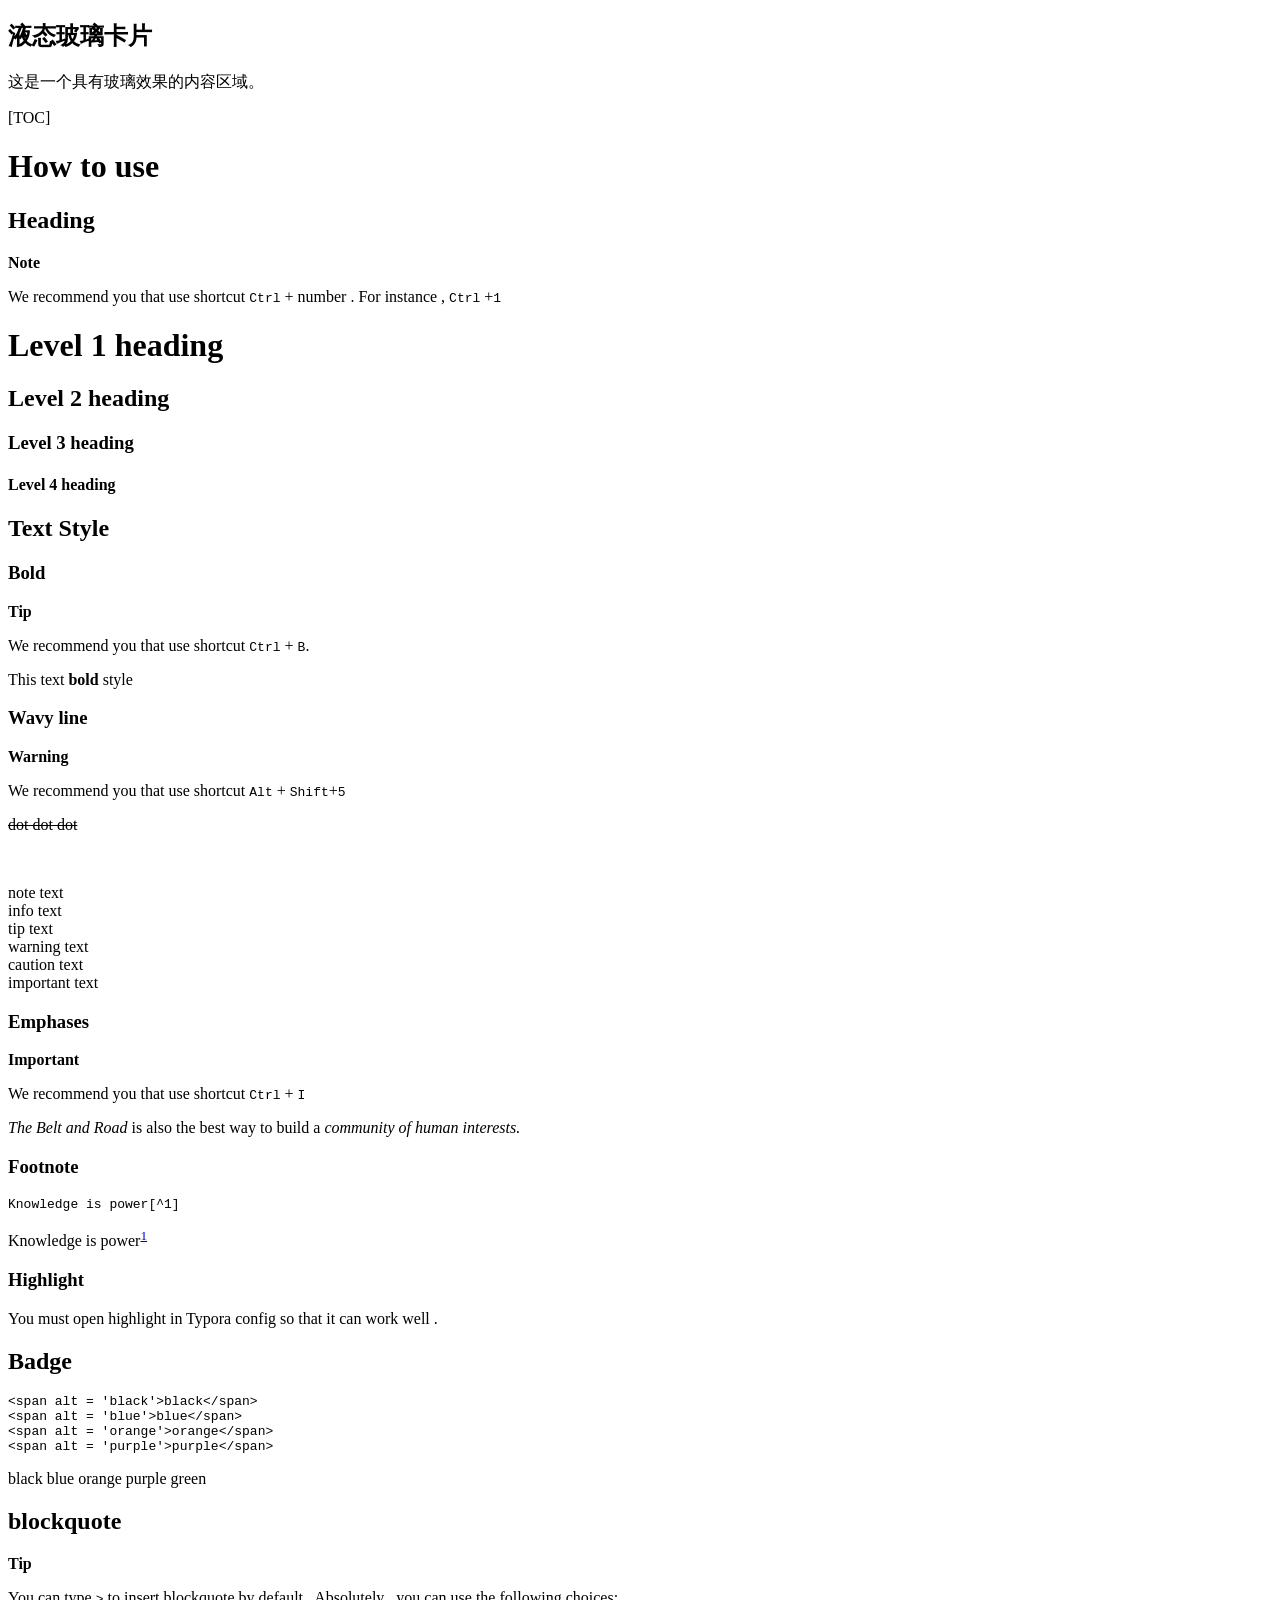
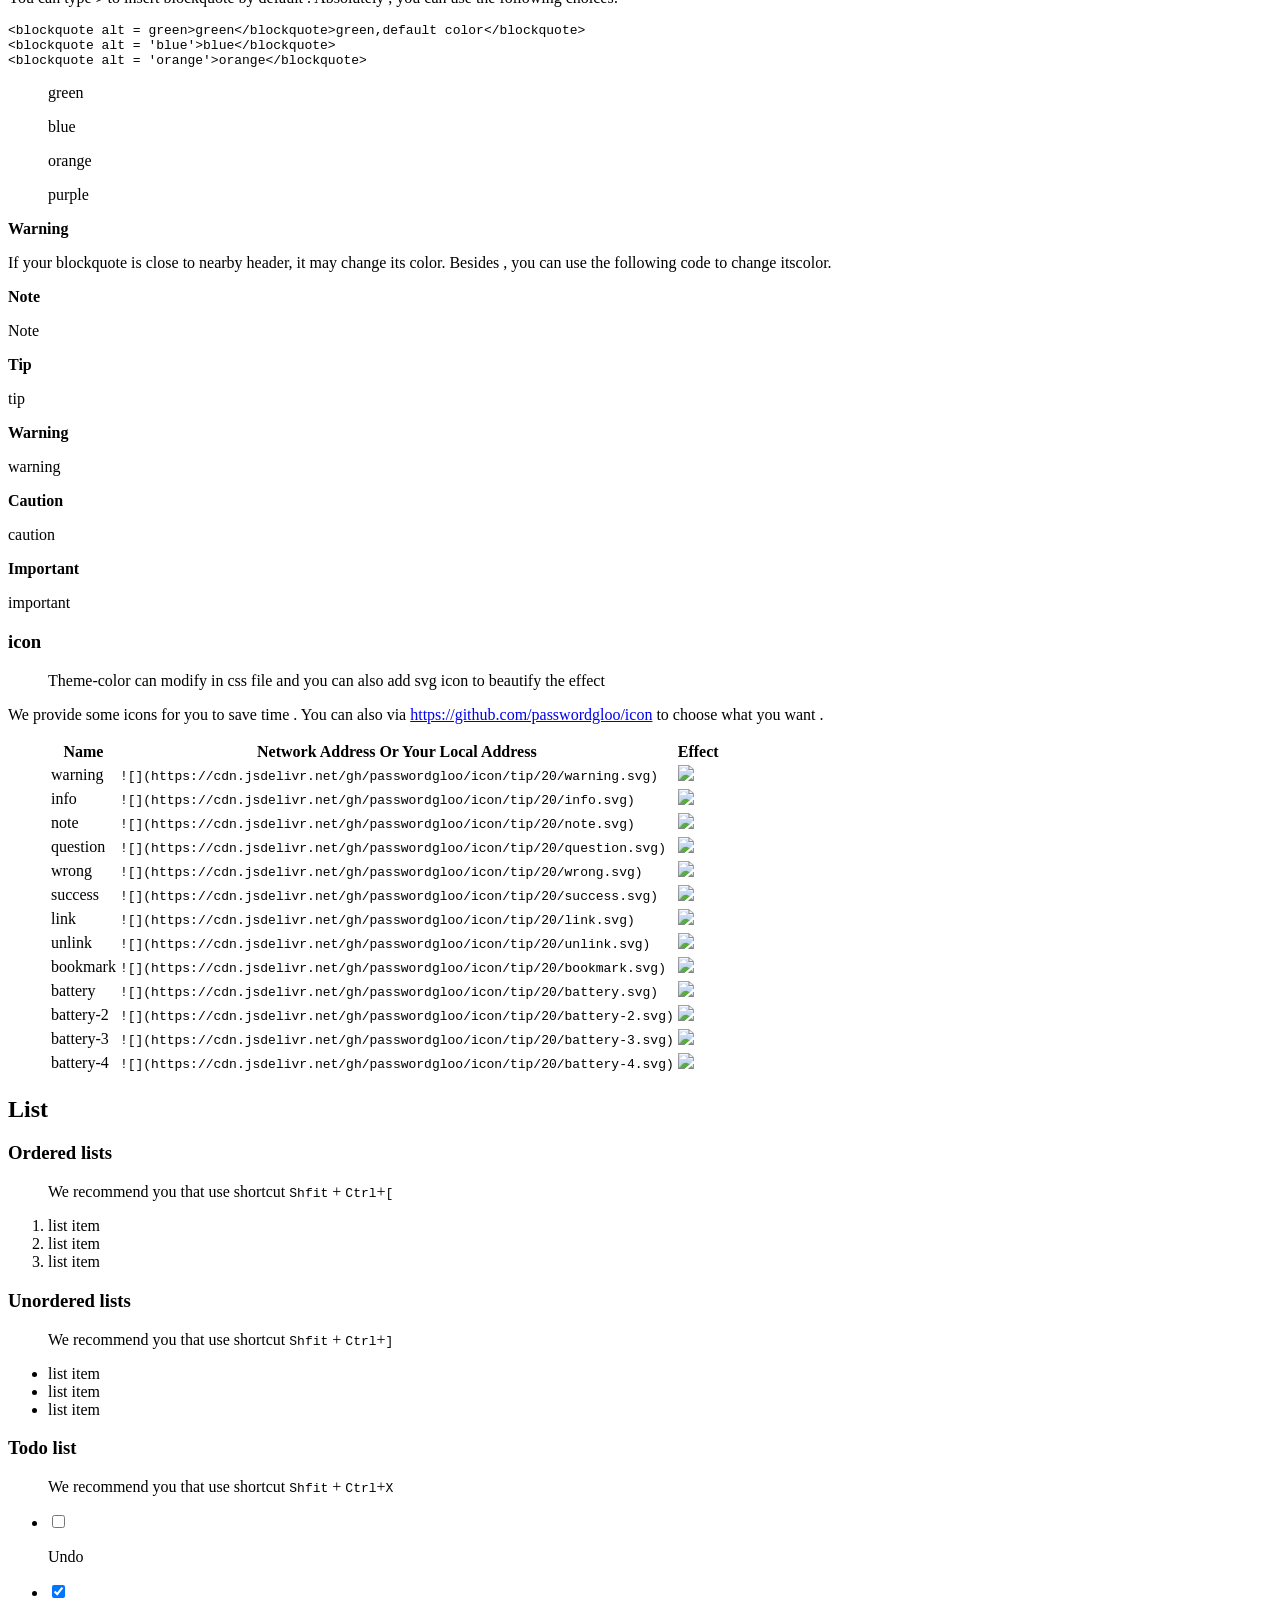
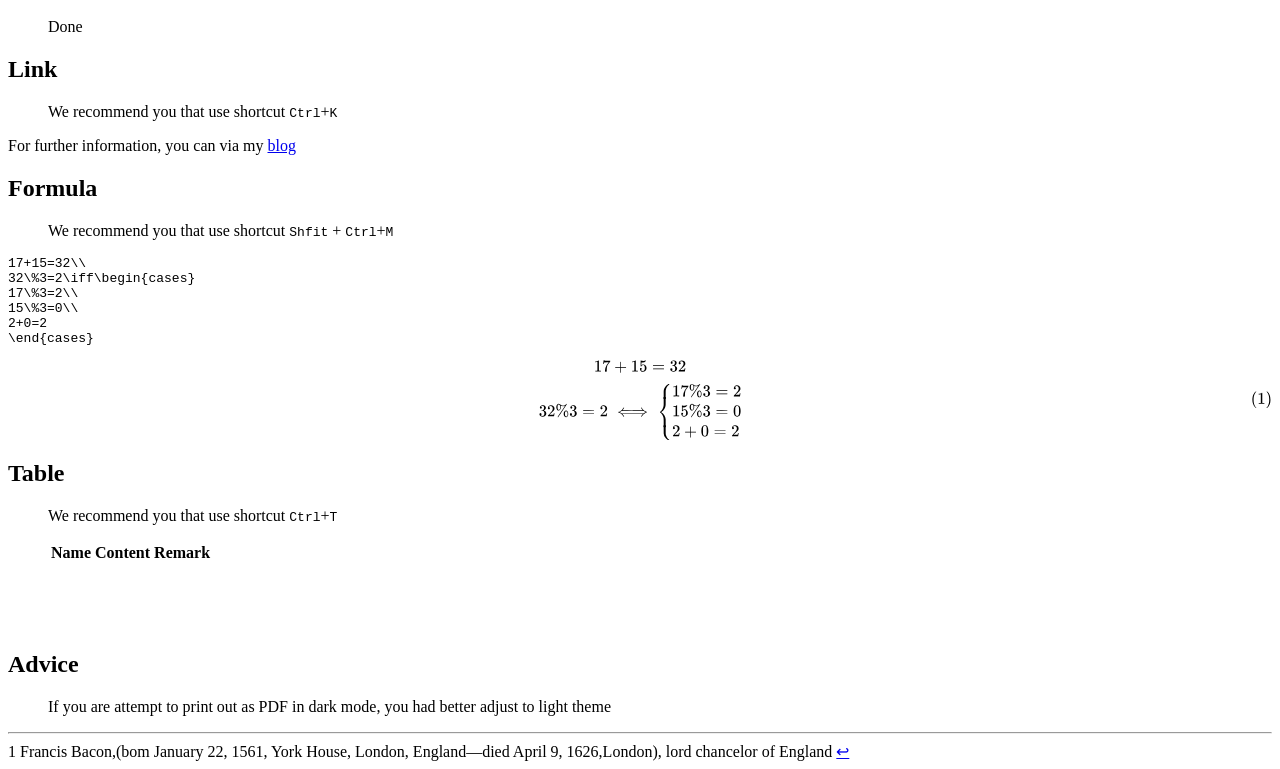
==== commit 06d8f098: "feat: v 0.0.5.6 更新样式文件和优化UI组件  重构样式文件，优化标题、块引用和提示框的视觉效果 添加新的颜色变量和渐变效果 删除无用文件并整理代码结构" ====
--- a/foresee/test.html
+++ b/foresee/test.html
@@ -64,26 +64,26 @@
 &lt;span alt = &#39;orange&#39;&gt;orange&lt;/span&gt;
 &lt;span alt = &#39;purple&#39;&gt;purple&lt;/span&gt;
 </code></pre>
-    <p><span alt='black'>black</span>
+    <p>
+        <span alt='black'>black</span>
         <span alt='blue'>blue</span>
         <span alt='orange'>orange</span>
         <span alt='purple'>purple</span>
         <span alt='green'>green</span>
-
     </p>
-    <h2 id='blockquote'>Blockquote</h2>
+    <h2 id='blockquote'>blockquote</h2>
     <div class="md-alert md-alert-tip tip">
         <p><strong class='md-alert-text md-alert-text-tip'>Tip</strong><br></p>
-        <p>You can type <kbd>&gt;</kbd> to insert blockquote by default . Absolutely , you can use the following choices
-            :</p>
-    </div>
-    <pre><code class='language-html' lang='html'>&lt;blockquote alt = &#39;green&#39;&gt;green,default color&lt;/blockquote&gt;
+        <p>You can type <kbd>&gt;</kbd> to insert blockquote by default . Absolutely , you can use the following choices:</p>
+    </div>
+    <pre><code class='language-html' lang='html'>&lt;blockquote alt = green>green&lt;/blockquote&gt;green,default color&lt;/blockquote&gt;
 &lt;blockquote alt = &#39;blue&#39;&gt;blue&lt;/blockquote&gt;
 &lt;blockquote alt = &#39;orange&#39;&gt;orange&lt;/blockquote&gt;
 </code></pre>
-    <blockquote alt='green'>green,default color</blockquote>
+    <blockquote alt='green'>green</blockquote>
     <blockquote alt='blue'>blue</blockquote>
     <blockquote alt='orange'>orange</blockquote>
+    <blockquote alt='purple'>purple</blockquote>
     <div class="md-alert md-alert-warning warning">
         <p><strong class='md-alert-text md-alert-text-warning'>Warning</strong><br></p>
         <p>If your blockquote is close to nearby header, it may change its color. Besides , you can use the following
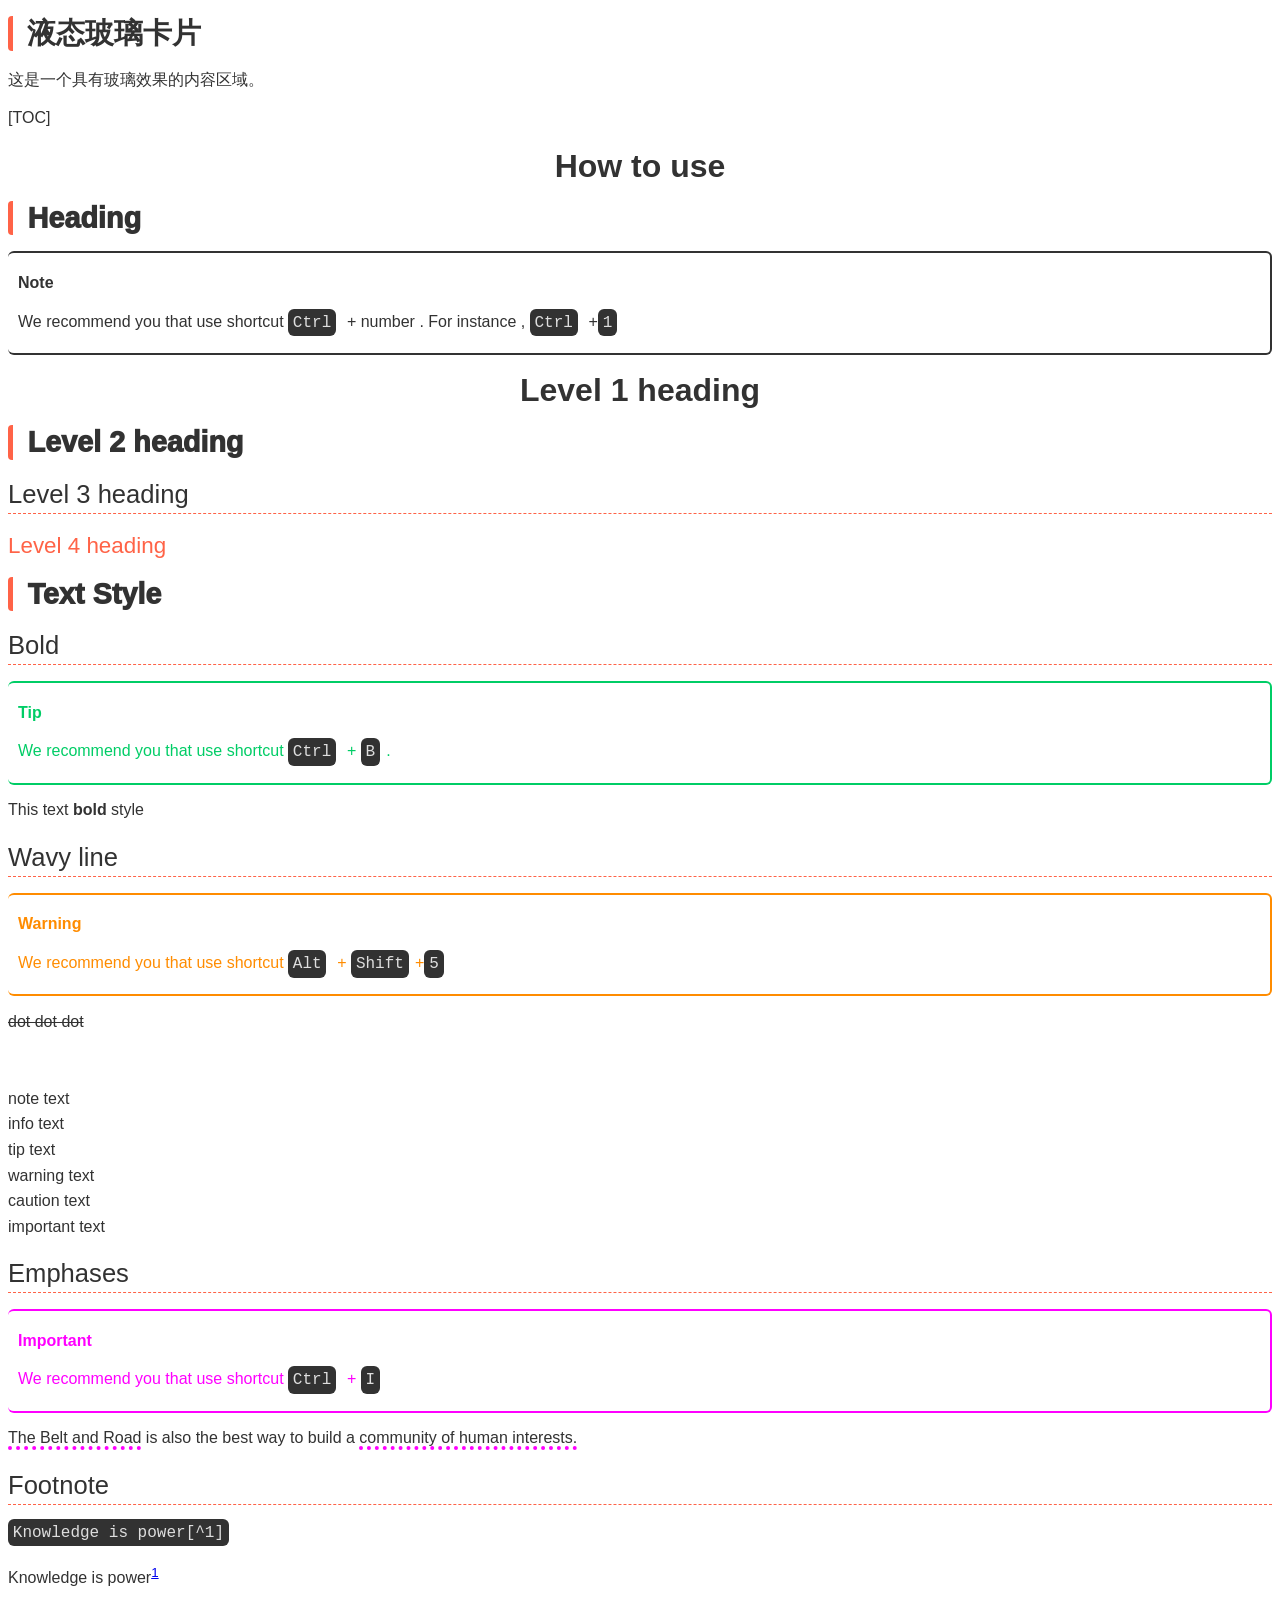
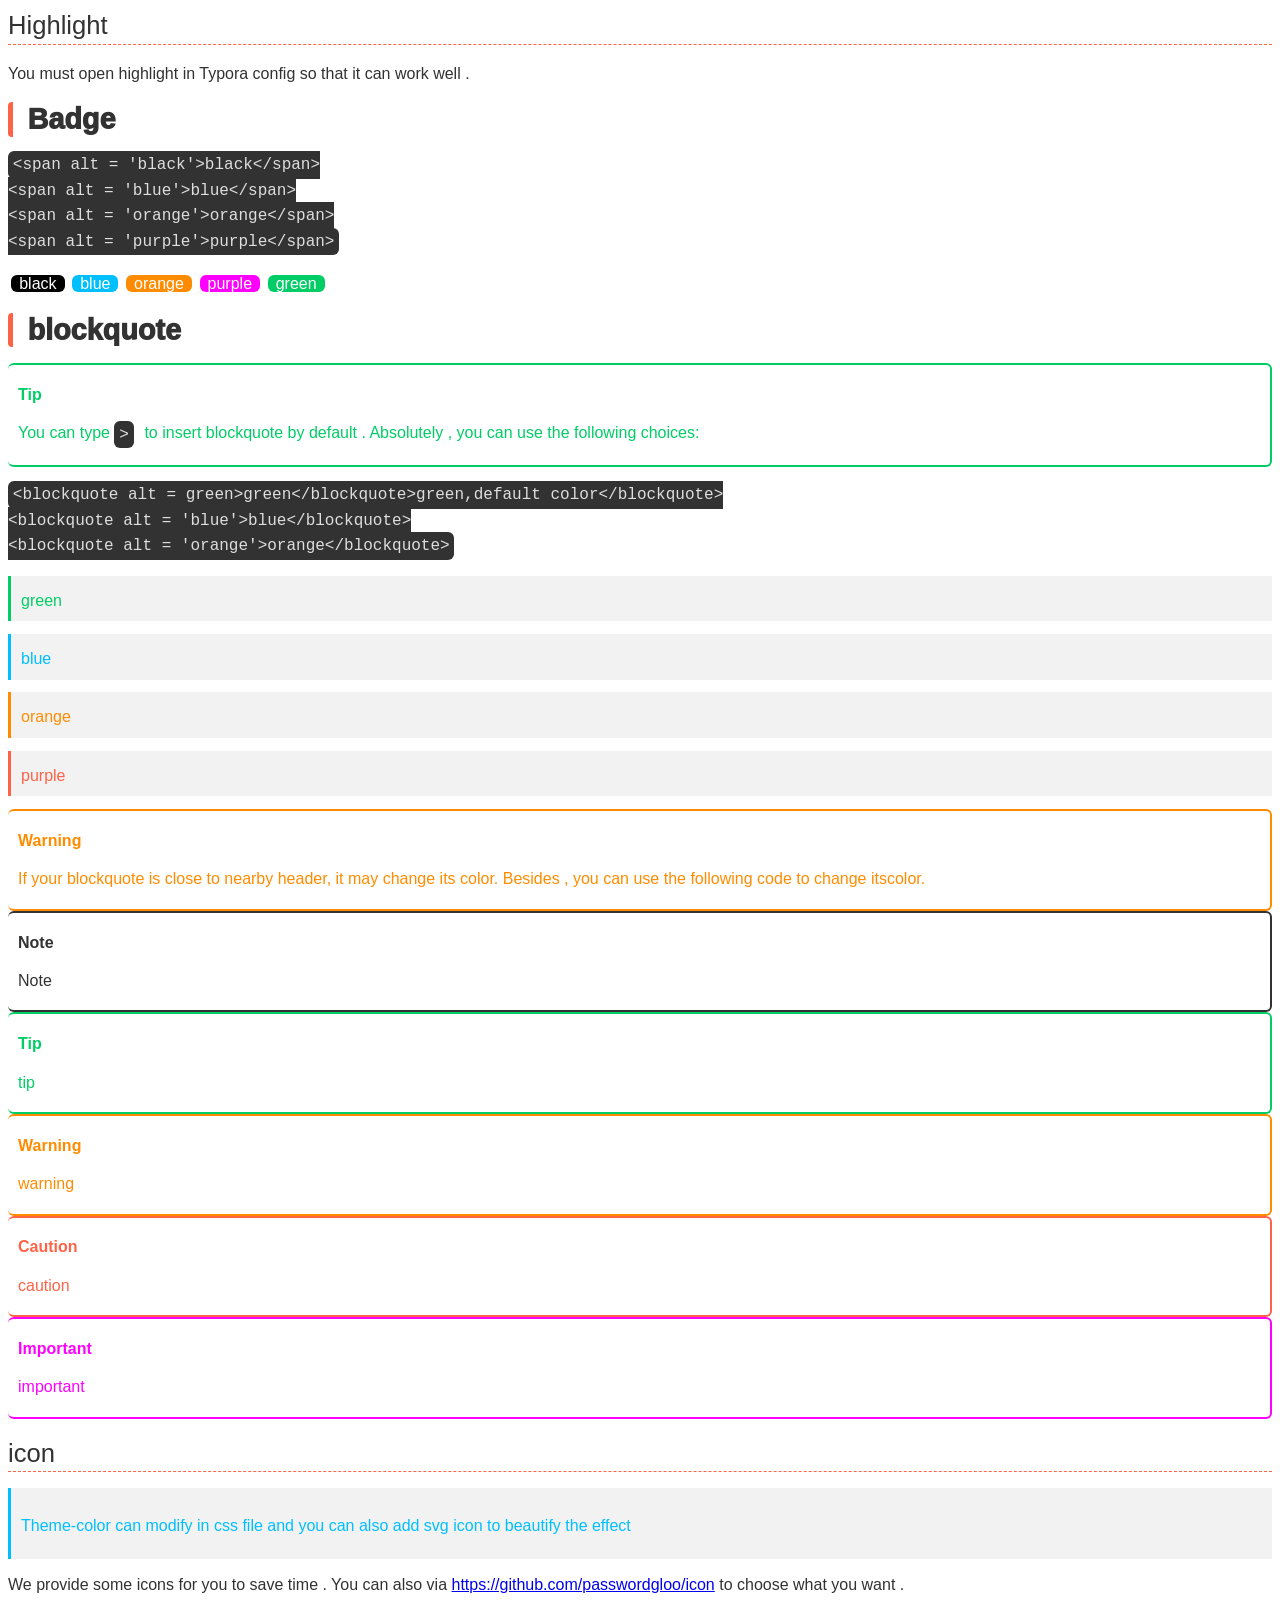
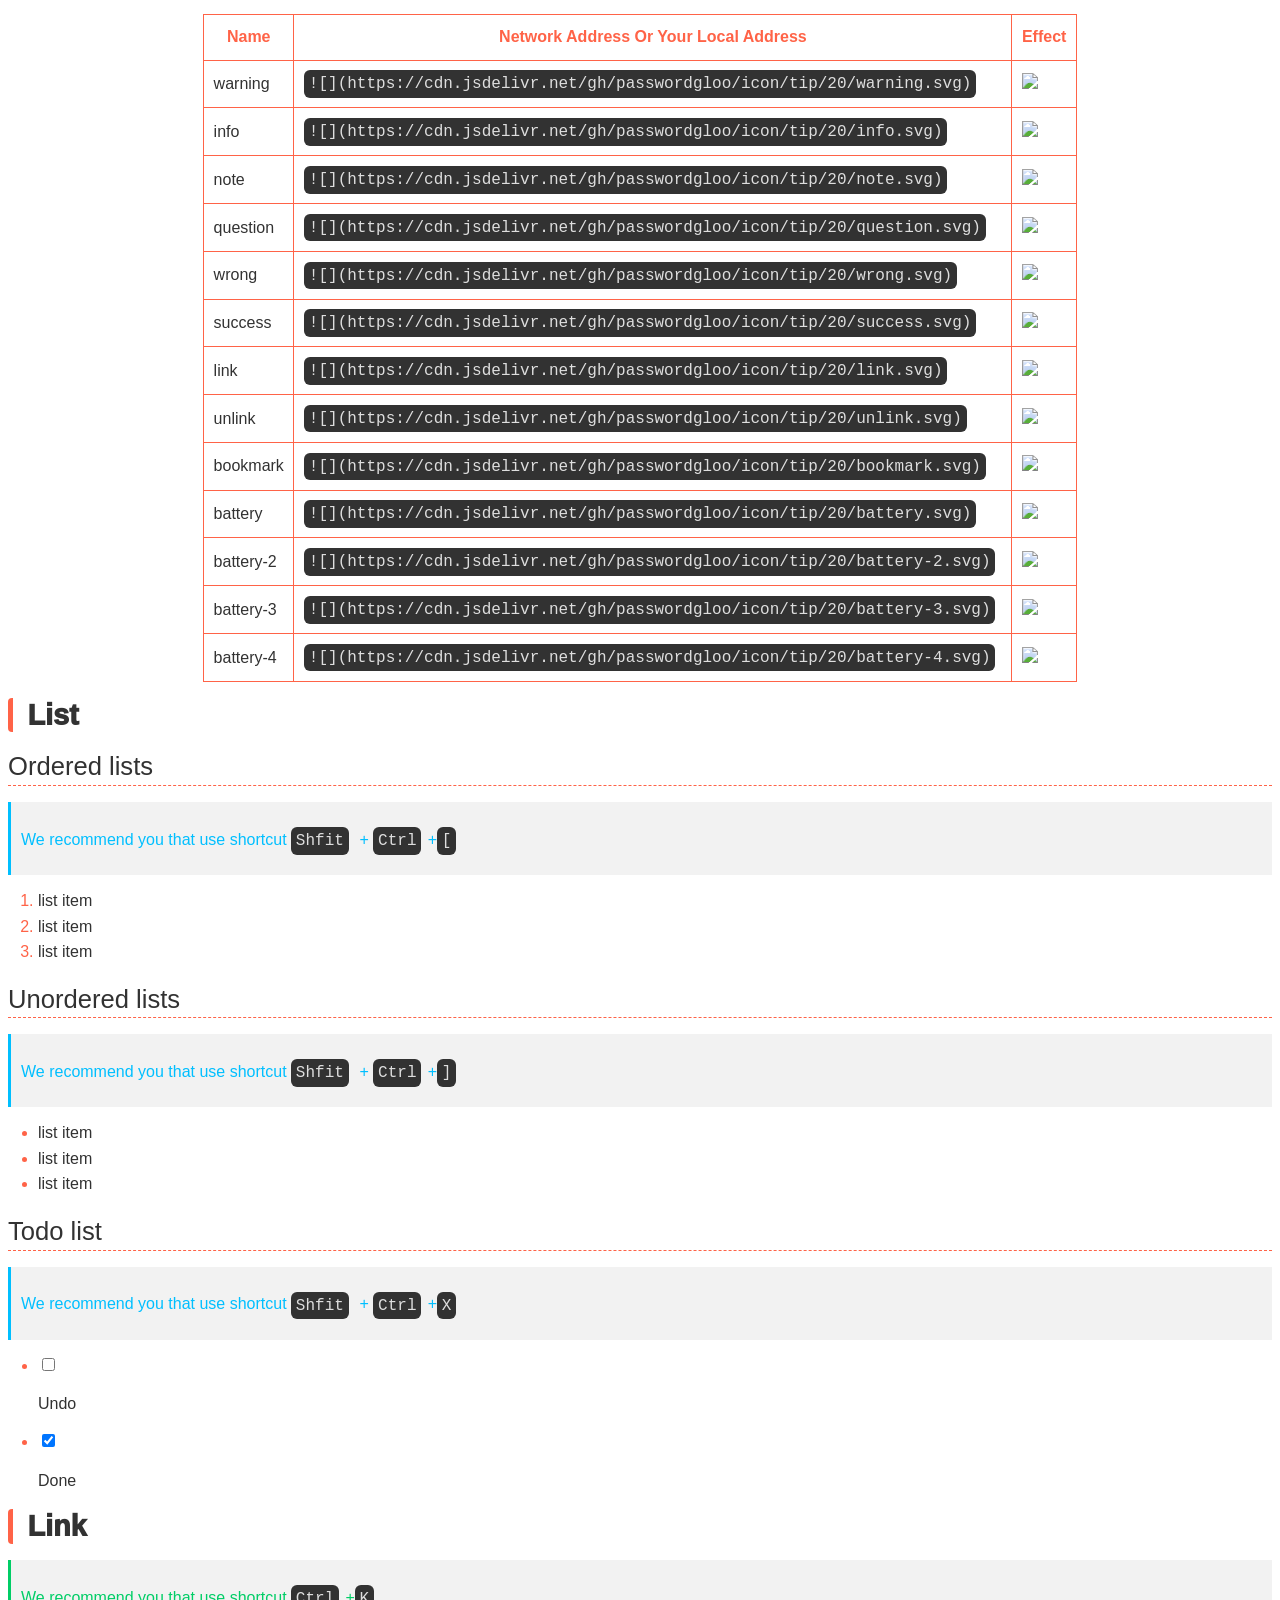
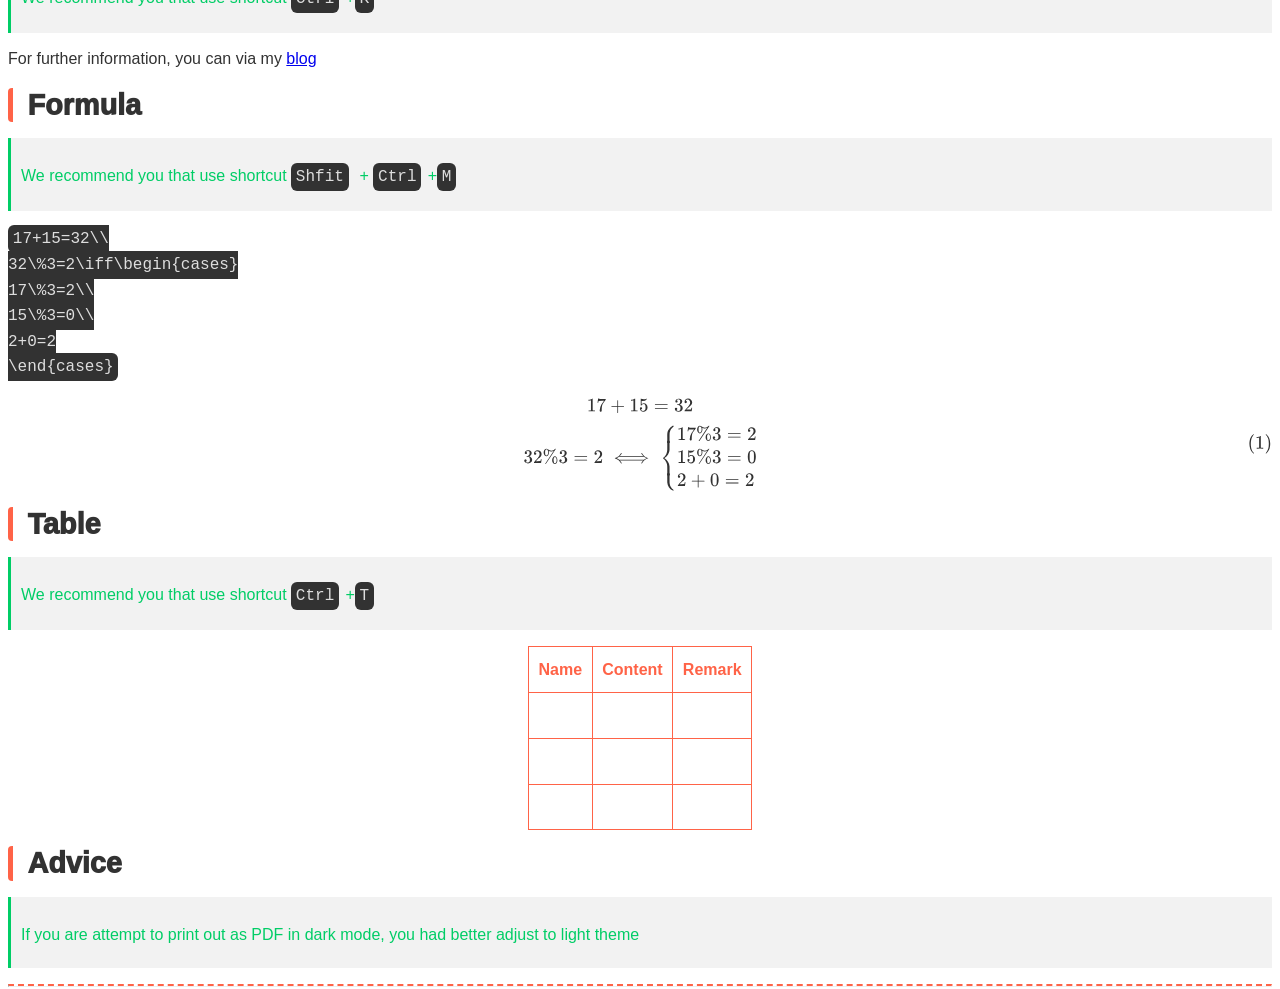
==== commit a13358c3: "docs: 更新文档和样式文件 更新README和CHANGELOG文档，添加新版本信息 修改test.html引用样式文件路径 添加新截图和示例说明" ====
--- a/foresee/test.html
+++ b/foresee/test.html
@@ -4,7 +4,7 @@
 <head>
     <meta charset='UTF-8'>
     <meta name='viewport' content='width=device-width initial-scale=1'>
-    <link rel="stylesheet" href="./glass.css">
+    <link rel="stylesheet" href="../classic.css">
     <title></title>
 </head>
 
--- a/classic.css
+++ b/classic.css
@@ -0,0 +1 @@
+:root{--bg-color:#fff;--select-text-bg-color:#666;--text-color:#323232;--primary-color:tomato;--rawblock-edit-panel-bd:#f2f2f2;--item-hover-bg-color:tomato;--control-text-hover-color:tomato;--md-char-color:rgba(72,93,108,0.75);--meta-content-color:var(--md-char-color);--primary-btn-text-color:var(--text-color);--active-file-bg-color:var(--bg-color);--active-file-text-color:#fff;--item-hover-text-color:#fff}.megamenu-menu-list li a.active{background:#f0f}div#megamenu-section-open{background:#fff}#megamenu-menu-sidebar{background:#f2f2f2}html{font-size:1rem;-webkit-font-smoothing:antialiased}body{-webkit-text-size-adjust:100%;-ms-text-size-adjust:100%;font-family:"Microsoft YaHei","PingFang SC","Arial","sans-serif";color:var(--text-color);line-height:1.6;background-color:var(--bg-color);caret-color:var(--primary-color)}::-webkit-scrollbar-thumb{background:tomato}::-webkit-scrollbar-thumb:active{background:#f6f;transition:all 0.5s}#typora-sidebar:hover div.sidebar-content-content::-webkit-scrollbar-thumb:horizontal{background:rgba(230,230,230,0.3)}.typora-node::-webkit-scrollbar{width:5px}.typora-node::-webkit-scrollbar-thumb:vertical{background:rgba(250,250,250,0.3)}.typora-node::-webkit-scrollbar-thumb:vertical:active{background:rgba(250,250,250,0.5)}h1,h2,h3,h4,h5,h6{margin-top:1rem;margin-bottom:1rem;line-height:1.4;cursor:text}h1{font-size:2rem;font-weight:2000;line-height:1.2;text-align:center;font-family:"Microsoft YaHei","PingFang SC","Arial","sans-serif"}h2{font-size:1.8rem;font-weight:1000;line-height:1.2;padding-left:.5em;font-family:"Microsoft YaHei","PingFang SC","Arial","sans-serif";border-left:thick solid tomato;border-radius:4px}#write>h2.md-focus{border-left-color:var(--focus-color)}h3{font-size:1.6em;font-weight:500;line-height:1.43;font-family:"Microsoft YaHei","PingFang SC","Arial","sans-serif";border-bottom:1px dashed tomato}#write>h3.md-focus{border-color:var(--focus-color)}h4{color:tomato;font-weight:300;font-size:1.4em;font-family:"Microsoft YaHei","PingFang SC","Arial","sans-serif"}h5{font-size:1.2em;font-family:"Microsoft YaHei","PingFang SC","Arial","sans-serif";font-weight:900}#write>h5.md-focus:before{width:auto;height:auto;background-color:var(--focus-color);color:#ffffff}sup.md-footnote{background-color:var(--sidebar);color:tomato}p{-ms-word-wrap:break-word;word-wrap:break-word}span[alt="black"]{margin-left:0.2em;padding:0 0.5em;color:white;border-radius:6px;background-color:#000}span[alt="blue"]{margin-left:0.2em;padding:0 0.5em;color:white;border-radius:6px;background-color:#00bfff}span[alt="orange"]{margin-left:0.2em;padding:0 0.5em;color:white;border-radius:6px;background-color:#ff8c00}span[alt="purple"]{margin-left:0.2em;padding:0 0.5em;color:white;border-radius:6px;background-color:#f0f}span[alt="green"]{margin-left:0.2em;padding:0 0.5em;color:white;border-radius:6px;background-color:#00cd66}span[alt="red"]{margin-left:0.2em;padding:0 0.5em;color:white;border-radius:6px;background-image:linear-gradient(to right, #ed2842,#f33d58,#f7506d,#fa6181,#fb7294)}blockquote{padding:12px 0 8px 10px;background-color:#f2f2f2;line-height:inherit;min-height:20px;margin:1em 0;border-left:solid tomato;text-indent:0em;color:tomato;overflow:hidden}blockquote img{position:relative;transform:translateX(-80px);filter:drop-shadow(tomato 80px 0);height:1rem;margin-right:.2rem}h2+blockquote,blockquote[alt="green"]{color:#00cd66;border-left-color:#00cd66}h2+blockquote img{position:relative;transform:translateX(-80px);filter:drop-shadow(#00cd66 80px 0);height:1rem;margin-right:.2rem}h3+blockquote,blockquote[alt="blue"]{color:#00bfff;border-left-color:#00bfff}h3+blockquote img{position:relative;transform:translateX(-80px);filter:drop-shadow(#00bfff 80px 0);height:1rem;margin-right:.2rem}h4+blockquote,blockquote[alt="orange"]{border-left-color:#ff8c00;color:#ff8c00}h4+blockquote img{position:relative;transform:translateX(-80px);filter:drop-shadow(#ff8c00 80px 0);height:1rem;margin-right:.2rem}.md-alert.md-alert-note{padding:4px 10px;border-radius:6px;align-items:center;border-left:none !important;color:#323232;border:2px #323232 double}.md-alert.md-alert-caution{padding:4px 10px;border-radius:6px;align-items:center;border-left:none !important;color:tomato;border:2px double tomato}.md-alert.md-alert-tip{padding:4px 10px;border-radius:6px;align-items:center;border-left:none !important;color:#00cd66;border:2px double #00cd66}.md-alert.md-alert-important{padding:4px 10px;border-radius:6px;align-items:center;border-left:none !important;color:#f0f;border:2px double #f0f}.md-alert.md-alert-warning{padding:4px 10px;border-radius:6px;align-items:center;border-left:none !important;color:#ff8c00;border:2px double #ff8c00}p,blockquote,ul,ol,dl,table{margin:0.8em 0}li>ol,li>ul{margin:0 0}hr{margin:16px 0;border-top:2px dashed tomato}li p.first{display:inline-block}ul,ol{padding-left:30px}ul:first-child,ol:first-child{margin-top:0}ul:last-child,ol:last-child{margin-bottom:0}li::marker{color:tomato}table{border-collapse:collapse;margin:0 auto;padding:0;word-break:initial}table td{font-weight:normal;text-align:left}table td::selection{background-color:#fff;color:#fff}thead,th,td{border:1px solid tomato}th,td{padding:0.6em;font-family:"Microsoft YaHei","PingFang SC","Arial","sans-serif"}table th{color:tomato;text-align:center}mark{background-color:#f6f;color:var(--rawblock-edit-panel-bd)}::-moz-selection{background:tomato;color:#fff;text-shadow:none}*.in-text-selection,::selection{background:tomato;color:#fff;text-shadow:none}#top-titlebar,#top-titlebar *{color:#fff}#write pre.md-meta-block{color:var(--text-color);padding:1em;line-height:1.6em;background:var(--rawblock-edit-panel-bd);border-radius:6px}code,kbd{padding:0.3rem;margin-right:0.4em;color:#dedede;border-radius:6px;background-color:#323232}em{font-style:normal;border-bottom:4px dotted #f0f}u{text-decoration-style:solid;text-decoration-line:underline;text-decoration-thickness:0.1rem;text-decoration-color:#f0f}pre.md-fences{padding:10px 10px 10px 30px;margin-bottom:20px;background-color:var(--rawblock-edit-panel-bd)}#ty-tooltip{background-color:#fff;color:var(--text-color)}.task-list{padding-left:0}.md-task-list-item input::before{content:"";position:absolute;top:0;left:0;width:100%;height:100%;border:1px solid tomato}.md-task-list-item input:checked:before,.md-task-list-item input [checked]:before{background:linear-gradient(#ed2842,#f33d58,#f7506d,#fa6181,#fb7294)}#typora-sidebar{box-shadow:none;border-right:none;background-color:var(--rawblock-edit-panel-bd)}.sidebar-tabs{border-bottom:0}#typora-sidebar:hover .outline-title-wrapper{border-left:1px dashed}.active-tab-files #info-panel-tab-file,.active-tab-files #info-panel-tab-file:hover,.active-tab-outline #info-panel-tab-outline,.active-tab-outline #info-panel-tab-outline:hover{color:tomato}.outline-title-wrapper .btn{color:inherit}.outline-item:hover{border-color:tomato;background-color:tomato;color:white}.typora-sourceview-on #toggle-sourceview-btn,#footer-word-count:hover,.ty-show-word-count #footer-word-count{background:var(--rawblock-edit-panel-bd)}#toggle-sourceview-btn:hover{color:var(--text-color);background:var(--rawblock-edit-panel-bd)}.on-focus-mode .md-end-block:not(.md-focus):not(.md-focus-container) *{color:#686868 !important}.on-focus-mode .md-end-block:not(.md-focus) img,.on-focus-mode .md-task-list-item:not(.md-focus-container)>input{opacity:#686868 !important}.on-focus-mode li[cid]:not(.md-focus-container){color:#686868}.on-focus-mode .md-fences.md-focus .CodeMirror-code>*:not(.CodeMirror-activeline) *,.on-focus-mode .CodeMirror.cm-s-inner:not(.CodeMirror-focused) *{color:#686868 !important}.on-focus-mode .md-focus,.on-focus-mode .md-focus-container{color:#fff}.on-focus-mode #typora-source .CodeMirror-code>*:not(.CodeMirror-activeline) *{color:#686868 !important}.megamenu-content,.megamenu-opened header{background:#fff}.megamenu-menu-panel h2,.megamenu-menu-panel h1,.long-btn{color:inherit}.megamenu-menu-panel input[type="text"]{background:inherit;border:0;border-bottom:1px solid}#recent-file-panel-action-btn{background:inherit;border:1px grey solid}.megamenu-menu-panel table td:nth-child(1){color:inherit;font-weight:bold}.megamenu-menu-panel tbody tr:hover td:nth-child(1){background-color:tomato}.megamenu-menu{background-color:#fff}#megamenu-menu-list>li>a{border:none;color:var(--text-color)}.megamenu-menu-header .megamenu-menu-header-title-menu,.megamenu-menu-header:focus .megamenu-menu-header-title-back,.megamenu-menu-header:hover .megamenu-menu-header-title-back{display:block;color:var(--text-color)}.btn-default:hover,.btn-default:focus,.btn-default.focus,.btn-default:active,.btn-default.active,.open>.dropdown-toggle.btn-default{color:white;border:1px solid #ddd;background-color:inherit}.modal-header{border-bottom:0}.modal-footer{border-top:0}#recent-file-panel tbody tr:nth-child(2n-1){background-color:transparent !important}.megamenu-menu-panel tbody tr:hover td:nth-child(2){background-color:tomato}.megamenu-menu-panel .btn{border:1px solid #eee;background:transparent}.mouse-hover .toolbar-icon.btn:hover,#w-full.mouse-hover,#w-pin.mouse-hover{background-color:inherit}#write .md-focus .md-diagram-panel{border:1px solid #ddd;margin-left:-1px;width:calc(100% + 2px)}#write .md-focus.md-fences-with-lineno .md-diagram-panel{margin-left:auto}.md-diagram-panel-error{color:tomato}.sidebar-footer-item:hover,.footer-item:hover{background:inherit;color:var(--text-color)}.ty-side-sort-btn.active,.ty-side-sort-btn:hover,.selected-folder-menu-item a:after{color:white}#sidebar-files-menu{border:solid 1px;box-shadow:4px 4px 20px rgba(0,0,0,0.79);background-color:var(--rawblock-edit-panel-bd)}.ty-preferences input[type="search"]{border-color:tomato;background:var(--rawblock-edit-panel-bd);line-height:22px;border-radius:6px;color:var(--text-color)}.ty-preferences input[type="search"]:focus{box-shadow:none}.file-list-item{border-bottom:none}.file-list-item-summary{opacity:1}.file-list-item.active:first-child{border-top:none}.file-node-background{height:32px}.file-library-node.active>.file-node-content,.file-list-item.active{color:#f0f}.file-library-node.active>.file-node-background{background-color:var(--bg-color);border-color:tomato}.file-list-item.active{background-color:#222222;background-color:tomato}.md-mathjax-midline{background-color:#57616b;border-bottom:none}footer.ty-footer{border-color:#656565}.ty-preferences .btn-default{background:transparent}.ty-preferences .btn-default:hover{background:var(--rawblock-edit-panel-bd)}.ty-preferences select{border:1px solid #989698;height:21px}.ty-preferences .nav-group-item.active,.export-item.active,.export-items-list-control,.export-detail{background:var(--item-hover-bg-color)}[data-is-directory="true"] .file-node-content{margin-bottom:0}.file-node-title{line-height:22px}.html-for-mac .file-node-open-state,.html-for-mac .file-node-icon{line-height:26px}.cm-s-inner.CodeMirror{background-color:#f2f2f2 !important;border:none}.cm-s-inner .CodeMirror-gutters{color:#404b53;border:none}.CodeMirror div.CodeMirror-cursor{border-left:solid 2px tomato}.cm-s-inner .CodeMirror-line::selection,.cm-s-inner .CodeMirror-line::-moz-selection,.cm-s-inner .CodeMirror-line>span::selection,.cm-s-inner .CodeMirror-line>span::-moz-selection,.cm-s-inner .CodeMirror-line>span>span::selection,.cm-s-inner .CodeMirror-line>span>span::-moz-selection{background:rgba(255,255,255,0.1)}.cm-s-inner.CodeMirror-focused div.CodeMirror-selected{background:rgba(255,255,255,0.1)}.cm-s-inner .CodeMirror-linenumber{color:#6d8a88}.cm-s-inner span.cm-comment{color:#7c7c7c}.cm-s-inner span.cm-string,.cm-s-inner span.cm-string-2{color:#11c5b6}.cm-s-inner span.cm-number{color:#cd3f45}.cm-s-inner span.cm-variable{color:#55b5db}.cm-s-inner span.cm-variable-2{color:#a074c4}.cm-s-inner span.cm-def{color:#55b5db}.cm-s-inner span.cm-keyword{color:#ff79c6}.cm-s-inner span.cm-operator{color:#9fca56}.cm-s-inner span.cm-atom{color:#cd3f45}.cm-s-inner span.cm-meta{color:#55b5db}.cm-s-inner span.cm-tag{color:#55b5db}.cm-s-inner span.cm-attribute{color:#f06fd7}.cm-s-inner span.cm-qualifier{color:#9fca56}.cm-s-inner span.cm-property{color:#a074c4}.cm-s-inner span.cm-variable-3,.cm-s-inner span.cm-type{color:#9fca56}.cm-s-inner span.cm-builtin{color:#9fca56}.cm-s-inner .CodeMirror-activeline-background{background:rgba(255,255,255,0.3)}.cm-s-inner .CodeMirror-matchingbracket{text-decoration:underline;color:white !important}@media print{table,pre{page-break-inside:avoid}pre{word-wrap:break-word}}@media (prefers-color-scheme: dark){:root{--bg-color:#323232;--select-text-bg-color:#666;--text-color:#dedede;--primary-color:tomato;--rawblock-edit-panel-bd:#3e3e3e;--item-hover-bg-color:tomato;--control-text-hover-color:tomato}div#megamenu-section-open{background-color:#323232}#megamenu-menu-sidebar{background:#3e3e3e}blockquote{padding:12px 0 8px 10px;background-color:#3e3e3e;line-height:inherit;min-height:20px;margin:1em 0;border-left:solid tomato;text-indent:0em;color:tomato;overflow:hidden}.md-alert.md-alert-note{padding:4px 10px;border-radius:6px;align-items:center;border-left:none !important;color:#fff;border:2px #fff double}#top-titlebar,#top-titlebar *{color:#666}code,kbd{padding:0.3rem;margin-right:0.4em;color:#323232;border-radius:6px;background-color:#fff}.cm-s-inner.CodeMirror{background-color:#3e3e3e !important;border:none}.cm-s-inner .CodeMirror-gutters{color:#404b53;border:none}.CodeMirror div.CodeMirror-cursor{border-left:solid 2px tomato}.cm-s-inner .CodeMirror-line::selection,.cm-s-inner .CodeMirror-line::-moz-selection,.cm-s-inner .CodeMirror-line>span::selection,.cm-s-inner .CodeMirror-line>span::-moz-selection,.cm-s-inner .CodeMirror-line>span>span::selection,.cm-s-inner .CodeMirror-line>span>span::-moz-selection{background:rgba(255,255,255,0.1)}.cm-s-inner.CodeMirror-focused div.CodeMirror-selected{background:rgba(255,255,255,0.1)}.cm-s-inner .CodeMirror-linenumber{color:#6d8a88}.cm-s-inner span.cm-comment{color:#7c7c7c}.cm-s-inner span.cm-string,.cm-s-inner span.cm-string-2{color:#a8ff60}.cm-s-inner span.cm-number{color:#cd3f45}.cm-s-inner span.cm-variable{color:#55b5db}.cm-s-inner span.cm-variable-2{color:#a074c4}.cm-s-inner span.cm-def{color:#55b5db}.cm-s-inner span.cm-keyword{color:#ff79c6}.cm-s-inner span.cm-operator{color:#9fca56}.cm-s-inner span.cm-atom{color:#cd3f45}.cm-s-inner span.cm-meta{color:#55b5db}.cm-s-inner span.cm-tag{color:#018df3}.cm-s-inner span.cm-attribute{color:#e91ad8}.cm-s-inner span.cm-qualifier{color:#9fca56}.cm-s-inner span.cm-property{color:#a074c4}.cm-s-inner span.cm-variable-3,.cm-s-inner span.cm-type{color:#9fca56}.cm-s-inner span.cm-builtin{color:#9fca56}.cm-s-inner .CodeMirror-activeline-background{background:rgba(255,255,255,0.1)}.cm-s-inner .CodeMirror-matchingbracket{text-decoration:underline;color:white !important}}
